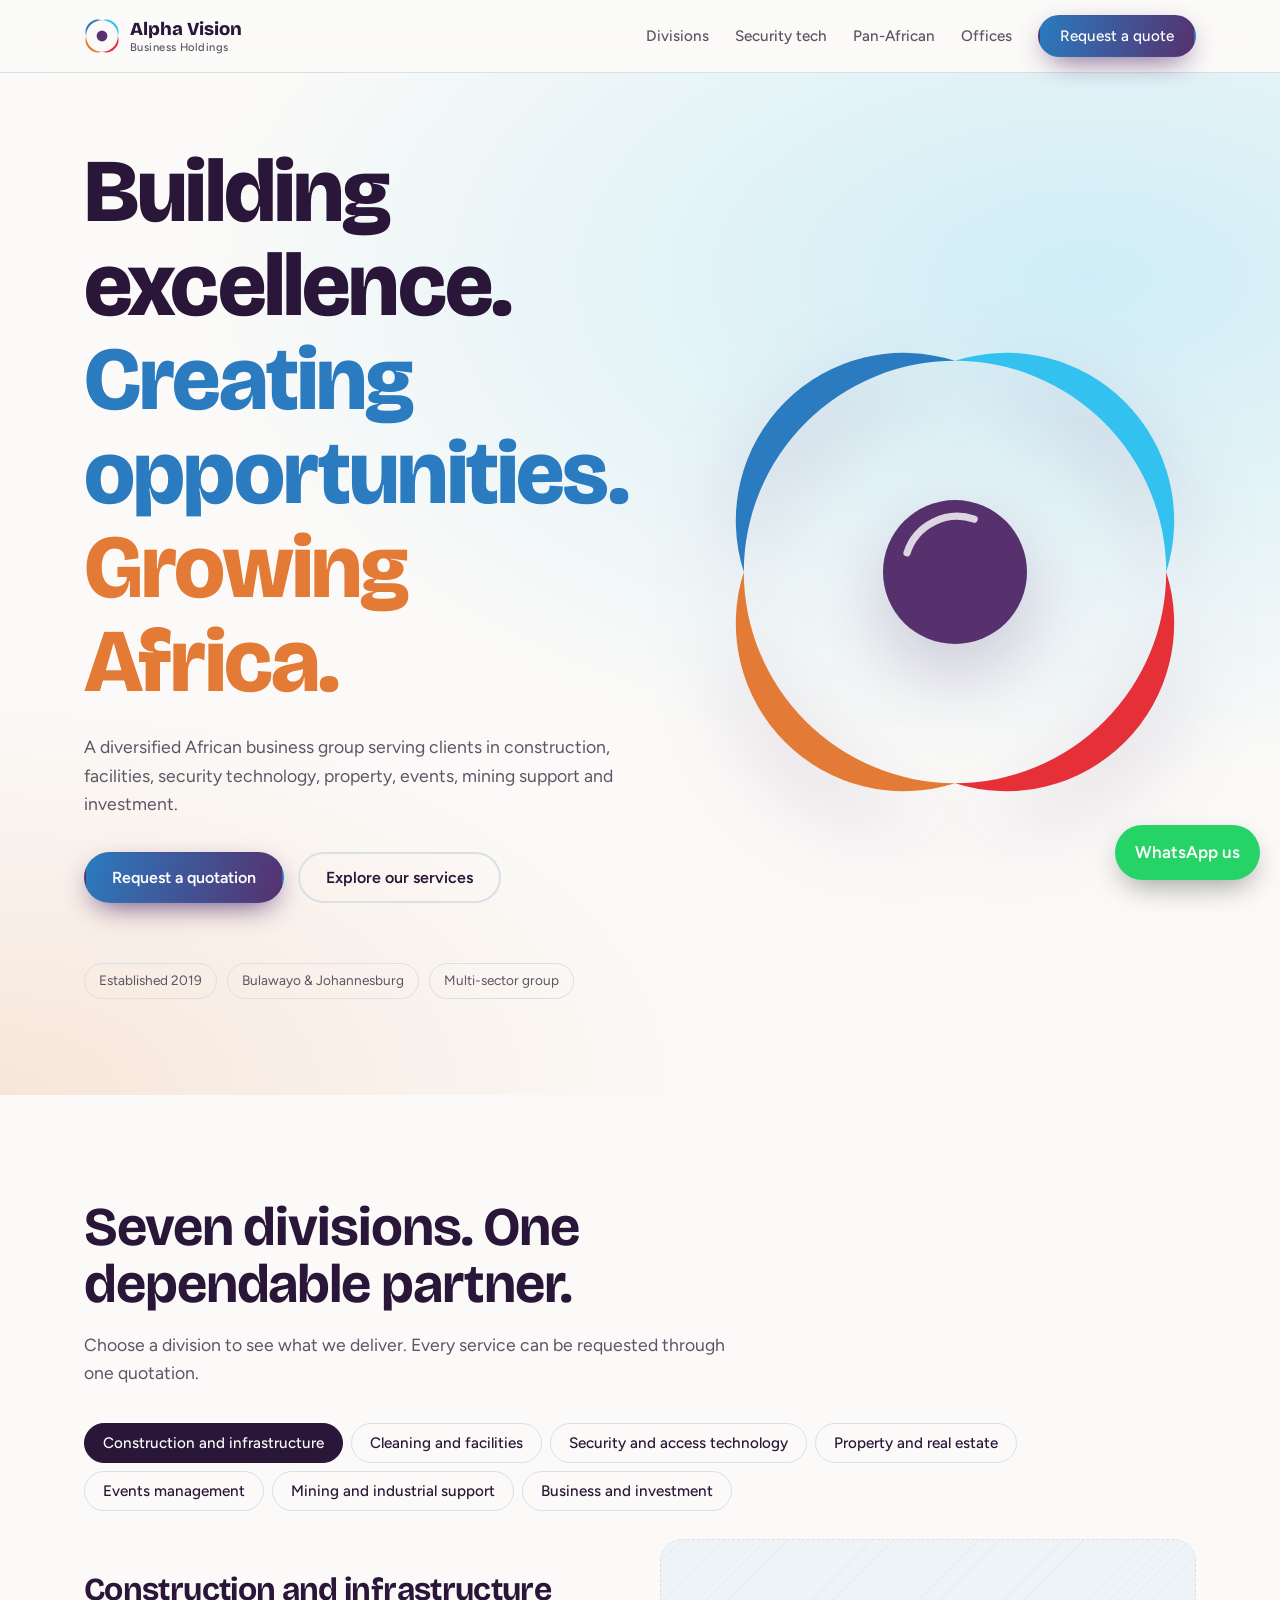
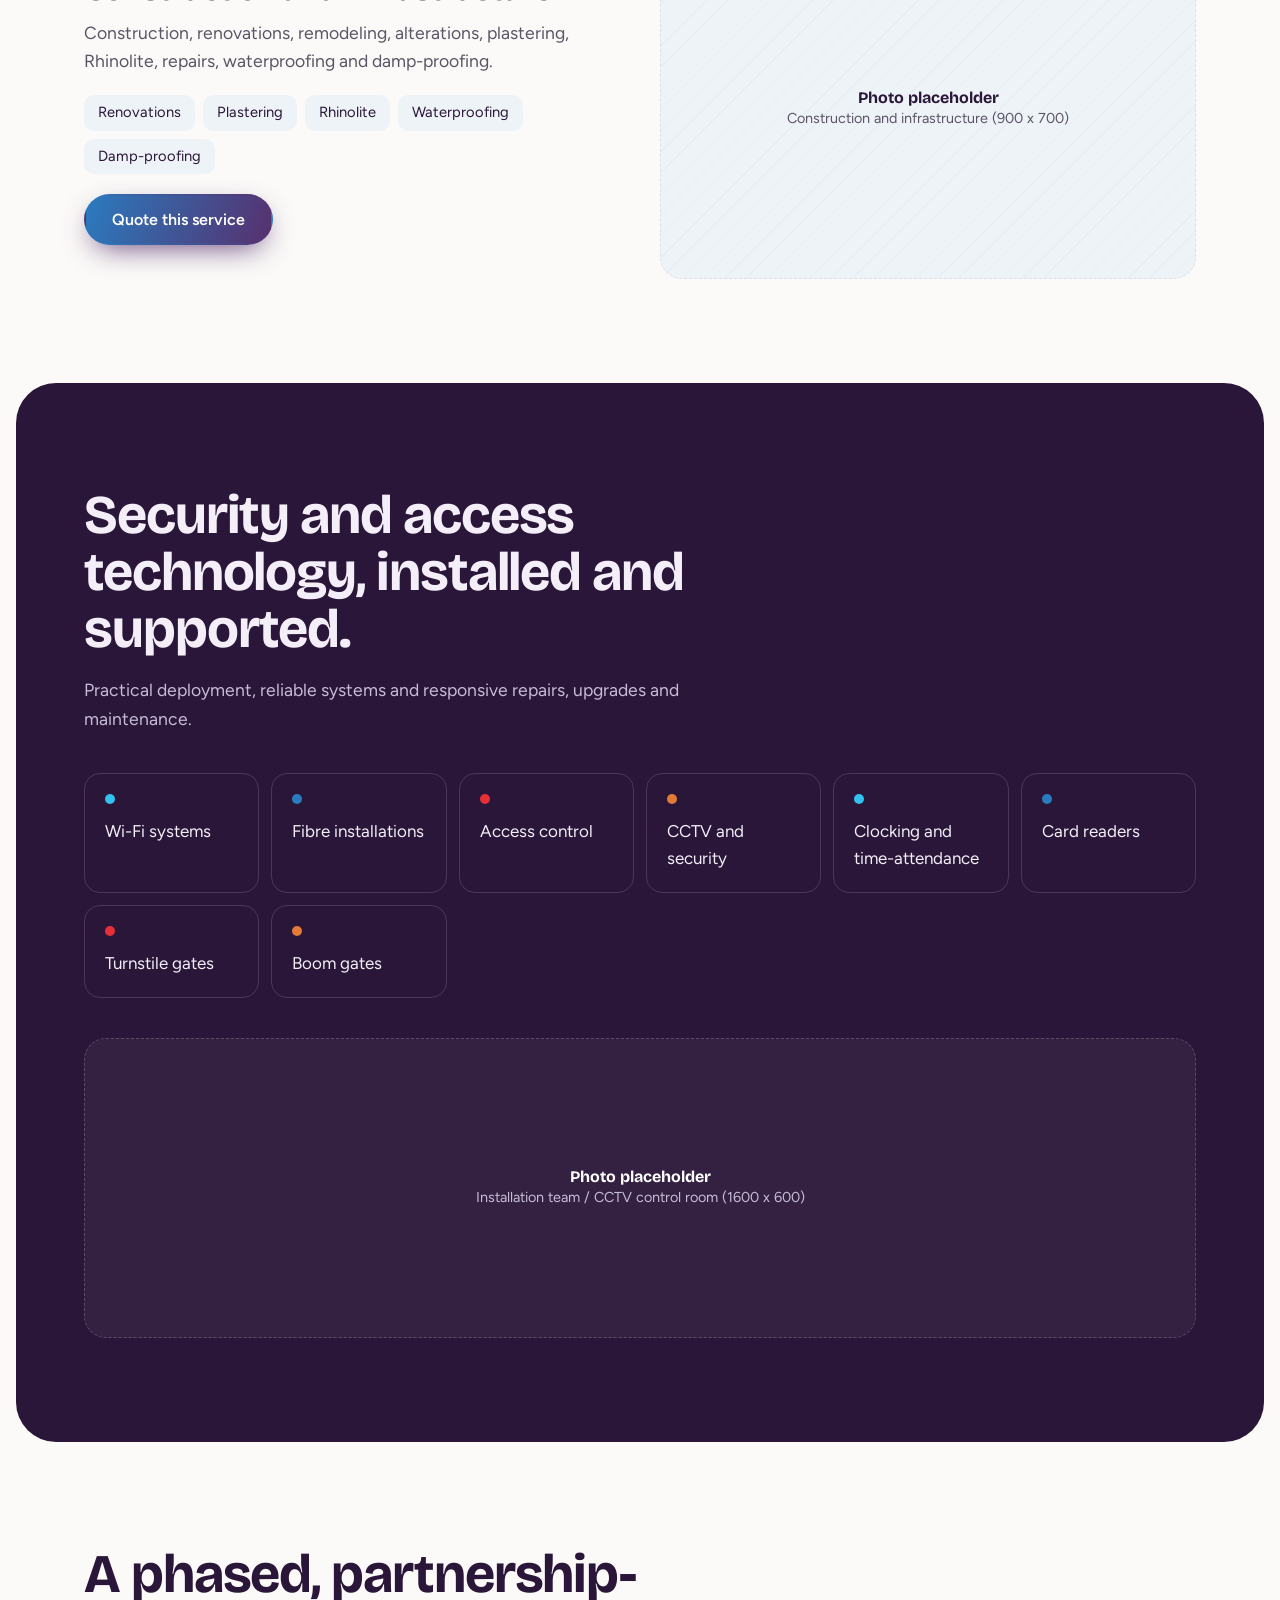
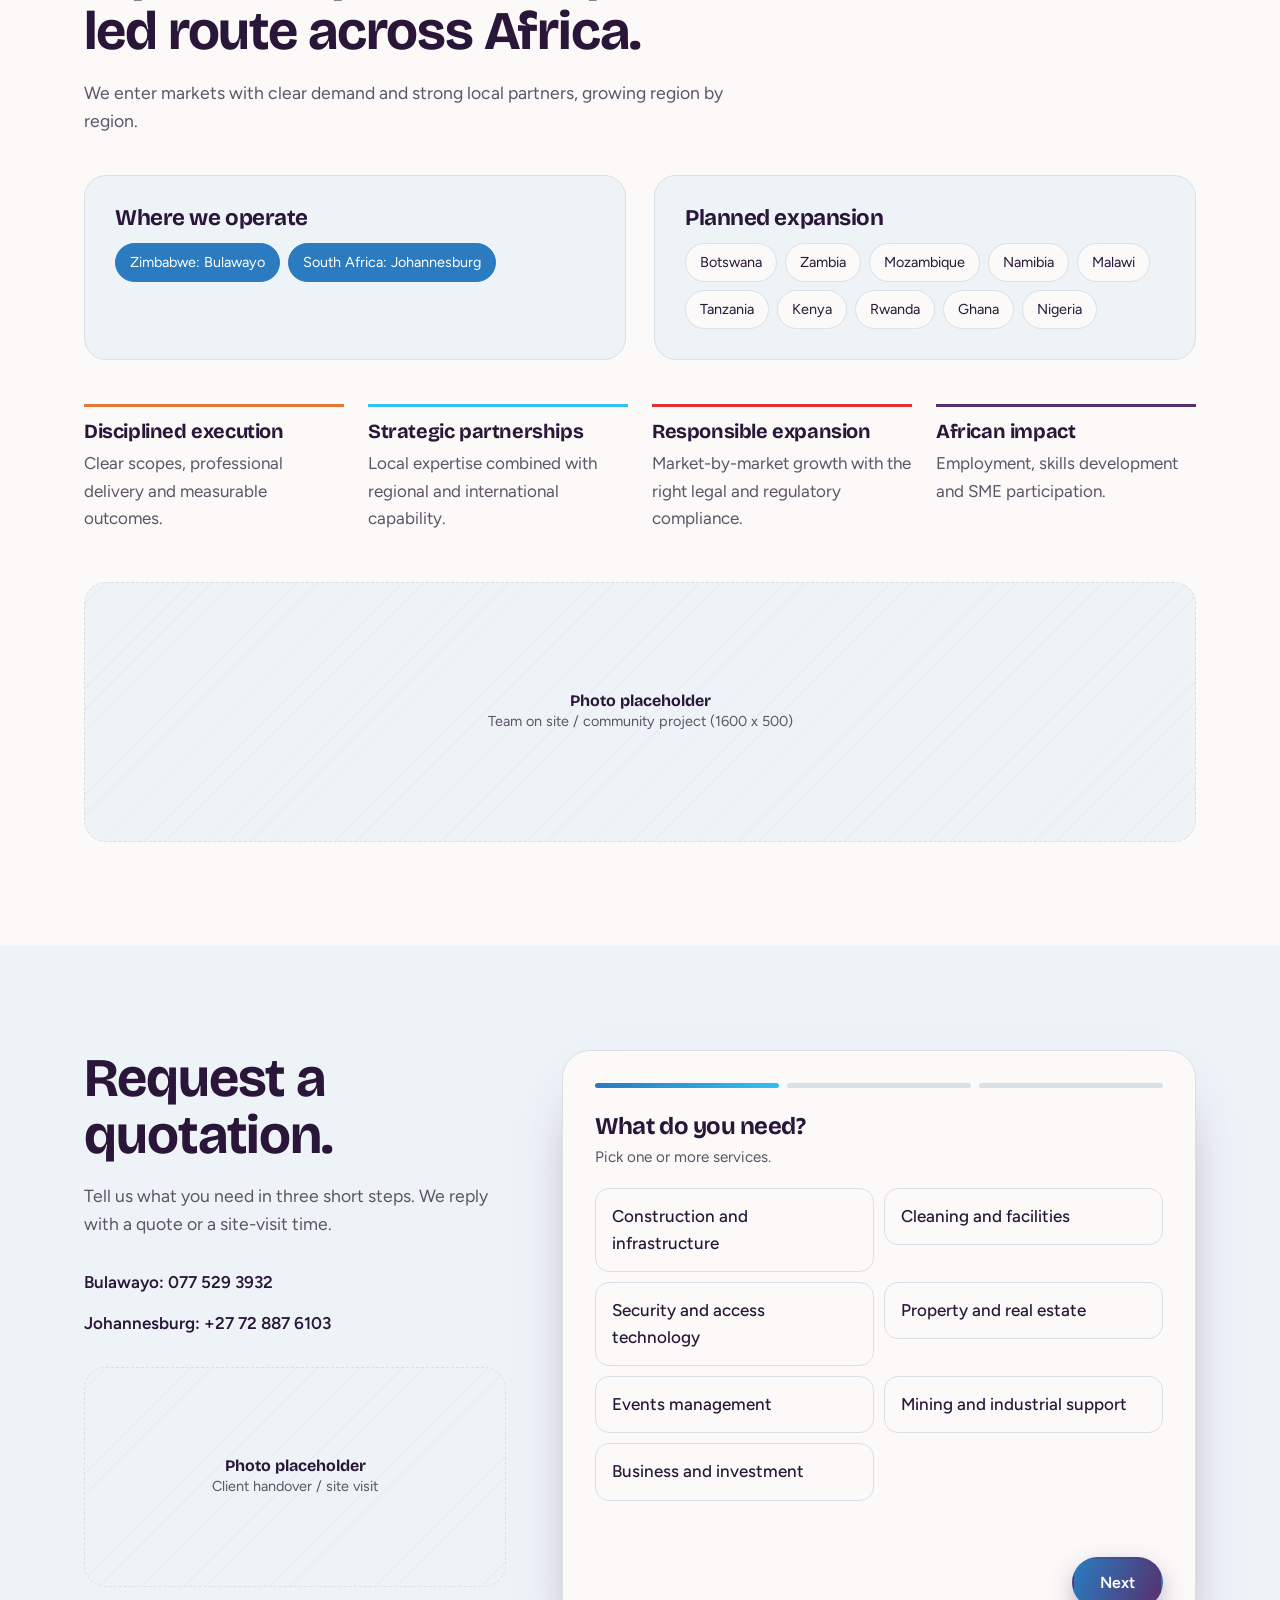
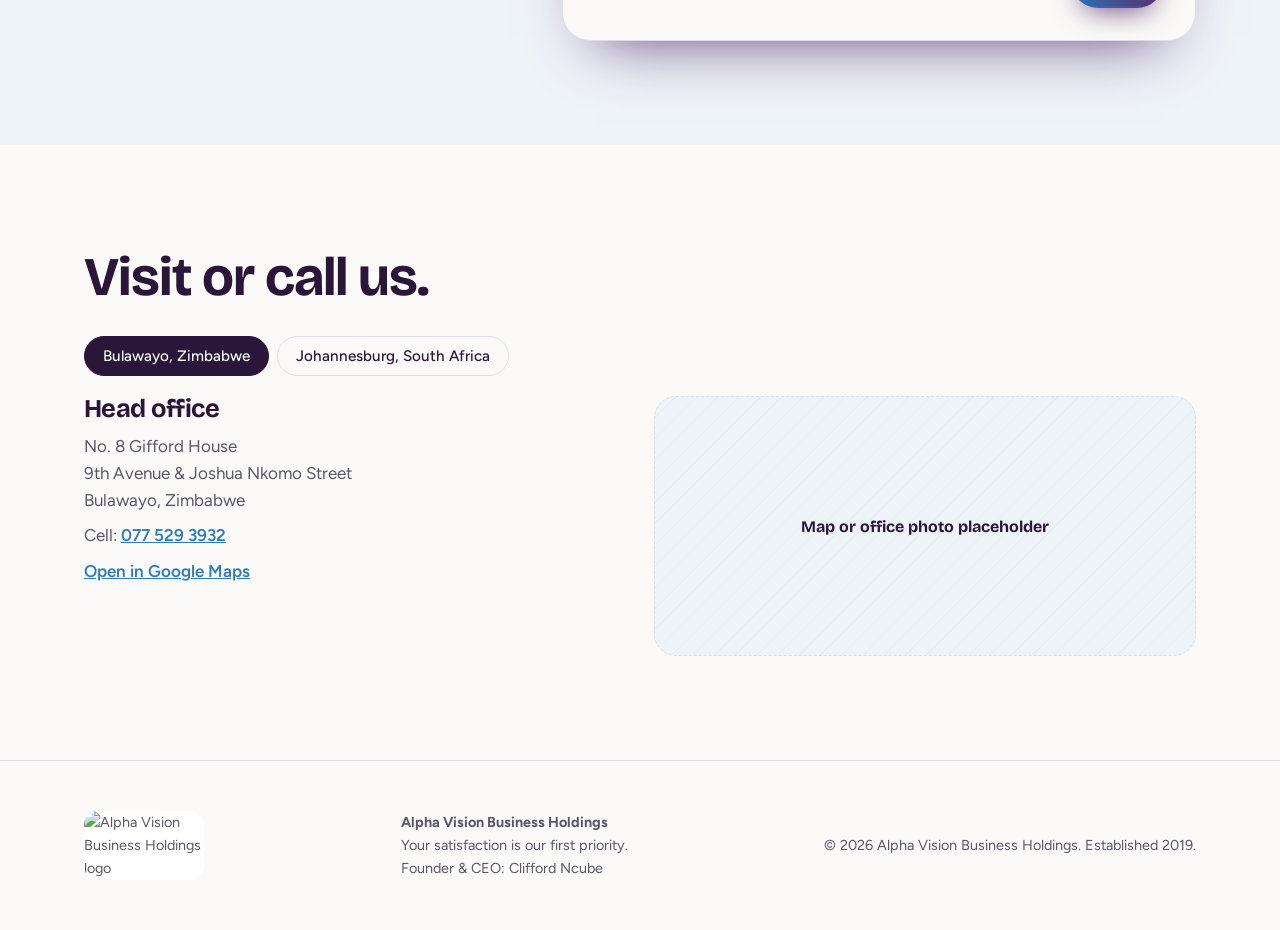
==== index.html @ 2b96c9f3 "Add files via upload" ====
<!DOCTYPE html>
<html lang="en">
<head>
<meta charset="utf-8">
<meta name="viewport" content="width=device-width, initial-scale=1">
<title>Alpha Vision Business Holdings | Building Excellence. Creating Opportunities. Growing Africa.</title>
<meta name="description" content="Alpha Vision Business Holdings: construction, cleaning and facilities, security technology, property, events, mining support and investment. Bulawayo and Johannesburg.">
<link rel="icon" href="assets/logo.png">
<link rel="preconnect" href="https://fonts.googleapis.com"><link rel="preconnect" href="https://fonts.gstatic.com" crossorigin>
<link href="https://fonts.googleapis.com/css2?family=Bricolage+Grotesque:opsz,wght@12..96,500;12..96,700;12..96,800&family=Figtree:wght@400;500;600&display=swap" rel="stylesheet">
<style>
:root{--ink:#2a1638;--plum:#57306e;--blue:#2a7bbf;--sky:#33c1f0;--orange:#e37a35;--red:#e63038;--paper:#fbfaf8;--mist:#eef3f8;--line:#d9e0e8;--muted:#5b5566;--radius:22px}
@media (prefers-color-scheme:dark){:root{--paper:#17101f;--mist:#211730;--line:#3a2b4d;--ink:#f3eef8;--muted:#b9afc8}}
*{box-sizing:border-box;margin:0}
html{scroll-behavior:smooth;scroll-padding-top:84px}
body{font-family:Figtree,system-ui,sans-serif;background:var(--paper);color:var(--ink);line-height:1.6;font-size:17px}
h1,h2,h3{font-family:'Bricolage Grotesque',Figtree,sans-serif;line-height:1.05;letter-spacing:-.02em}
a{color:inherit}
:focus-visible{outline:3px solid var(--sky);outline-offset:3px;border-radius:6px}
.wrap{max-width:1160px;margin:0 auto;padding:0 24px}
section{padding:104px 0}
.lead{color:var(--muted);max-width:60ch;font-size:1.1rem}
h2{font-size:clamp(2rem,4.4vw,3.4rem);margin-bottom:18px;max-width:18ch}
.btn{display:inline-flex;align-items:center;gap:10px;padding:14px 26px;border-radius:999px;font-weight:600;text-decoration:none;border:2px solid transparent;cursor:pointer;font:600 1rem Figtree,sans-serif;transition:transform .2s,box-shadow .2s}
.btn:hover{transform:translateY(-2px)}
.btn.pri{background:linear-gradient(110deg,var(--blue),var(--plum));color:#fff;box-shadow:0 10px 30px -10px var(--plum)}
.btn.ghost{border-color:var(--line);color:var(--ink);background:transparent}
/* progress bar + nav */
#bar{position:fixed;top:0;left:0;height:3px;width:0;background:linear-gradient(90deg,var(--sky),var(--orange),var(--red));z-index:60}
nav{position:sticky;top:0;z-index:50;backdrop-filter:blur(14px);background:color-mix(in srgb,var(--paper) 82%,transparent);border-bottom:1px solid var(--line)}
nav .wrap{display:flex;align-items:center;justify-content:space-between;height:72px}
.brand{display:flex;align-items:center;gap:10px;font:800 1.15rem 'Bricolage Grotesque';text-decoration:none}
.brand svg{width:36px;height:36px}
.brand small{display:block;font:500 .7rem Figtree;color:var(--muted);letter-spacing:.04em}
.links{display:flex;gap:26px;align-items:center}
.links a{text-decoration:none;font-weight:500;font-size:.95rem;color:var(--muted)}
.links a:hover{color:var(--ink)}
.links .btn{padding:10px 20px;color:#fff}
#burger{display:none;background:none;border:0;font-size:1.7rem;color:var(--ink);cursor:pointer}
/* hero */
.hero{padding:72px 0 96px;overflow:hidden;background:radial-gradient(900px 500px at 85% 20%,color-mix(in srgb,var(--sky) 22%,transparent),transparent),radial-gradient(700px 400px at 0% 100%,color-mix(in srgb,var(--orange) 16%,transparent),transparent)}
.hero .wrap{display:grid;grid-template-columns:1.1fr .9fr;gap:40px;align-items:center}
.hero h1{font-size:clamp(2.8rem,7vw,5.6rem);font-weight:800;margin-bottom:24px}
.hero h1 span{display:block}
.hero h1 span:nth-child(2){color:var(--blue)}.hero h1 span:nth-child(3){color:var(--orange)}
.cta{display:flex;gap:14px;flex-wrap:wrap;margin-top:34px}
.iris{width:100%;max-width:480px;justify-self:center;filter:drop-shadow(0 30px 40px rgba(87,48,110,.25))}
.iris .spin{transform-origin:100px 100px;animation:spin 40s linear infinite}
@keyframes spin{to{transform:rotate(360deg)}}
#pupil{transition:transform .15s ease-out}
.ticker{margin-top:60px;display:flex;gap:10px;flex-wrap:wrap}
.ticker span{border:1px solid var(--line);padding:6px 14px;border-radius:999px;font-size:.85rem;color:var(--muted)}
/* placeholders */
.ph{position:relative;display:grid;place-items:center;text-align:center;border-radius:var(--radius);min-height:260px;color:var(--muted);font-size:.9rem;background:repeating-linear-gradient(135deg,var(--mist) 0 14px,color-mix(in srgb,var(--mist) 70%,var(--line)) 14px 15px);border:1.5px dashed var(--line)}
.ph b{display:block;font:700 1rem 'Bricolage Grotesque';color:var(--ink)}
/* divisions */
.tabs{display:flex;gap:8px;flex-wrap:wrap;margin:36px 0 28px}
.tab{padding:10px 18px;border-radius:999px;border:1.5px solid var(--line);background:none;color:var(--ink);cursor:pointer;font:500 .95rem Figtree}
.tab[aria-selected=true]{background:var(--ink);color:var(--paper);border-color:var(--ink)}
.panel{display:none;grid-template-columns:1fr 1fr;gap:40px;align-items:center;animation:in .4s}
.panel.on{display:grid}
@keyframes in{from{opacity:0;transform:translateY(10px)}}
.panel h3{font-size:2rem;margin-bottom:12px}
.panel ul{list-style:none;padding:0;margin:20px 0;display:flex;flex-wrap:wrap;gap:8px}
.panel li{background:var(--mist);padding:6px 14px;border-radius:10px;font-size:.92rem}
.panel .ph{min-height:340px}
/* tech */
.tech{background:var(--ink);color:#f3eef8;border-radius:40px;margin:0 16px}
.tech h2{max-width:20ch}.tech .lead{color:#c7bcd6}
.tgrid{display:grid;grid-template-columns:repeat(auto-fit,minmax(150px,1fr));gap:12px;margin-top:40px}
.tgrid div{padding:20px;border:1px solid #ffffff26;border-radius:16px;transition:background .2s,transform .2s;cursor:default}
.tgrid div:hover{background:#ffffff12;transform:translateY(-4px)}
.tgrid i{display:block;width:10px;height:10px;border-radius:50%;margin-bottom:14px}
/* reach */
.reach{display:grid;grid-template-columns:1fr 1fr;gap:28px;margin-top:40px}
.card{border:1px solid var(--line);border-radius:var(--radius);padding:30px;background:var(--mist)}
.card h3{font-size:1.4rem;margin-bottom:14px}
.chips{display:flex;flex-wrap:wrap;gap:8px}
.chip{padding:7px 14px;border-radius:999px;font-size:.9rem;background:var(--paper);border:1px solid var(--line)}
.chip.live{background:var(--blue);color:#fff;border-color:var(--blue)}
.vals{display:grid;grid-template-columns:repeat(auto-fit,minmax(230px,1fr));gap:24px;margin-top:44px}
.vals p{color:var(--muted)}.vals h3{font-size:1.25rem;margin-bottom:8px;border-top:3px solid var(--orange);padding-top:14px}
.vals div:nth-child(2) h3{border-color:var(--sky)}.vals div:nth-child(3) h3{border-color:var(--red)}.vals div:nth-child(4) h3{border-color:var(--plum)}
/* quote */
.quote{background:var(--mist)}
.qgrid{display:grid;grid-template-columns:.8fr 1.2fr;gap:56px;align-items:start}
form{background:var(--paper);border:1px solid var(--line);border-radius:28px;padding:32px;box-shadow:0 30px 60px -35px var(--plum)}
.steps{display:flex;gap:8px;margin-bottom:26px}
.steps i{flex:1;height:5px;border-radius:5px;background:var(--line);transition:background .3s}
.steps i.on{background:linear-gradient(90deg,var(--blue),var(--sky))}
.step{display:none}.step.on{display:block;animation:in .35s}
.step h3{font-size:1.5rem;margin-bottom:6px}
.opts{display:grid;grid-template-columns:repeat(auto-fit,minmax(190px,1fr));gap:10px;margin:18px 0}
.opt input{position:absolute;opacity:0}
.opt span{display:block;padding:14px 16px;border:1.5px solid var(--line);border-radius:14px;cursor:pointer;font-weight:500;transition:.15s}
.opt input:checked+span{border-color:var(--blue);background:color-mix(in srgb,var(--sky) 16%,transparent);box-shadow:inset 0 0 0 1px var(--blue)}
.opt input:focus-visible+span{outline:3px solid var(--sky)}
label.f{display:block;font-weight:600;font-size:.9rem;margin:14px 0 6px}
input.t,select,textarea{width:100%;padding:13px 14px;border-radius:12px;border:1.5px solid var(--line);background:var(--paper);color:var(--ink);font:inherit}
textarea{min-height:110px;resize:vertical}
.two{display:grid;grid-template-columns:1fr 1fr;gap:14px}
.err{color:var(--red);font-size:.88rem;min-height:1.3em;margin-top:8px}
.nav2{display:flex;justify-content:space-between;gap:10px;margin-top:20px;flex-wrap:wrap}
.done{display:none}.done pre{white-space:pre-wrap;background:var(--mist);padding:16px;border-radius:14px;font:.9rem/1.5 Figtree;margin:16px 0}
.contact{margin-top:30px;display:grid;gap:14px}
.contact a{text-decoration:none;font-weight:600}
/* offices */
.otabs{display:flex;gap:8px;margin:30px 0 20px}
.office{display:none}.office.on{display:grid;grid-template-columns:1fr 1fr;gap:28px;animation:in .4s}
.office h3{font-size:1.6rem;margin-bottom:10px}
.office p{margin-bottom:8px;color:var(--muted)}.office a{color:var(--blue);font-weight:600}
footer{padding:50px 0;border-top:1px solid var(--line);font-size:.9rem;color:var(--muted)}
footer .wrap{display:flex;justify-content:space-between;gap:30px;flex-wrap:wrap;align-items:center}
footer img{width:120px;border-radius:14px;background:#fff}
#wa{position:fixed;right:20px;bottom:20px;z-index:55;background:#25d366;color:#fff;border-radius:999px;padding:14px 20px;text-decoration:none;font-weight:600;box-shadow:0 12px 30px -8px rgba(0,0,0,.4)}
@media(max-width:860px){
section{padding:72px 0}
.hero .wrap,.panel.on,.reach,.qgrid,.office.on{grid-template-columns:1fr}
.hero .iris{max-width:300px;order:-1}
.links{display:none;position:absolute;top:72px;left:0;right:0;background:var(--paper);flex-direction:column;padding:24px;border-bottom:1px solid var(--line)}
.links.open{display:flex}#burger{display:block}.two{grid-template-columns:1fr}.tech{margin:0;border-radius:0}
}
@media(prefers-reduced-motion:reduce){*{animation:none!important;transition:none!important}html{scroll-behavior:auto}}
</style>
</head>
<body>
<div id="bar"></div>
<svg width="0" height="0" style="position:absolute"><defs><path id="cr" d="M100 12A88 88 0 0 1 188 100A70 70 0 0 0 100 12Z"/></defs></svg>

<nav><div class="wrap">
<a class="brand" href="#top" aria-label="Alpha Vision home"><svg viewBox="0 0 200 200" aria-hidden="true"><use href="#cr" fill="#33c1f0"/><use href="#cr" fill="#e63038" transform="rotate(90 100 100)"/><use href="#cr" fill="#e37a35" transform="rotate(180 100 100)"/><use href="#cr" fill="#2a7bbf" transform="rotate(270 100 100)"/><circle cx="100" cy="100" r="30" fill="#57306e"/></svg><span>Alpha Vision<small>Business Holdings</small></span></a>
<button id="burger" aria-label="Menu" aria-expanded="false">&#9776;</button>
<div class="links" id="links"><a href="#divisions">Divisions</a><a href="#technology">Security tech</a><a href="#africa">Pan-African</a><a href="#offices">Offices</a><a class="btn pri" href="#quote">Request a quote</a></div>
</div></nav>

<header class="hero" id="top"><div class="wrap">
<div>
<h1><span>Building excellence.</span><span>Creating opportunities.</span><span>Growing Africa.</span></h1>
<p class="lead">A diversified African business group serving clients in construction, facilities, security technology, property, events, mining support and investment.</p>
<div class="cta"><a class="btn pri" href="#quote">Request a quotation</a><a class="btn ghost" href="#divisions">Explore our services</a></div>
<div class="ticker"><span>Established 2019</span><span>Bulawayo &amp; Johannesburg</span><span>Multi-sector group</span></div>
</div>
<svg class="iris" viewBox="0 0 200 200" role="img" aria-label="Alpha Vision iris emblem">
<g class="spin"><use href="#cr" fill="#33c1f0"/><use href="#cr" fill="#e63038" transform="rotate(90 100 100)"/><use href="#cr" fill="#e37a35" transform="rotate(180 100 100)"/><use href="#cr" fill="#2a7bbf" transform="rotate(270 100 100)"/></g>
<g id="pupil"><circle cx="100" cy="100" r="30" fill="#57306e"/><path d="M80 92A22 22 0 0 1 108 78" stroke="#fff" stroke-width="3" fill="none" stroke-linecap="round" opacity=".8"/></g>
</svg>
</div></header>

<section id="divisions"><div class="wrap">
<h2>Seven divisions. One dependable partner.</h2>
<p class="lead">Choose a division to see what we deliver. Every service can be requested through one quotation.</p>
<div class="tabs" role="tablist" id="tabs"></div>
<div id="panels"></div>
</div></section>

<section class="tech" id="technology"><div class="wrap">
<h2>Security and access technology, installed and supported.</h2>
<p class="lead">Practical deployment, reliable systems and responsive repairs, upgrades and maintenance.</p>
<div class="tgrid">
<div><i style="background:#33c1f0"></i>Wi-Fi systems</div><div><i style="background:#2a7bbf"></i>Fibre installations</div><div><i style="background:#e63038"></i>Access control</div><div><i style="background:#e37a35"></i>CCTV and security</div><div><i style="background:#33c1f0"></i>Clocking and time-attendance</div><div><i style="background:#2a7bbf"></i>Card readers</div><div><i style="background:#e63038"></i>Turnstile gates</div><div><i style="background:#e37a35"></i>Boom gates</div>
</div>
<div class="ph" style="margin-top:40px;min-height:300px;background:#ffffff0d;border-color:#ffffff30;color:#c7bcd6"><div><b style="color:#fff">Photo placeholder</b>Installation team / CCTV control room (1600 x 600)</div></div>
</div></section>

<section id="africa"><div class="wrap">
<h2>A phased, partnership-led route across Africa.</h2>
<p class="lead">We enter markets with clear demand and strong local partners, growing region by region.</p>
<div class="reach">
<div class="card"><h3>Where we operate</h3><div class="chips"><span class="chip live">Zimbabwe: Bulawayo</span><span class="chip live">South Africa: Johannesburg</span></div></div>
<div class="card"><h3>Planned expansion</h3><div class="chips"><span class="chip">Botswana</span><span class="chip">Zambia</span><span class="chip">Mozambique</span><span class="chip">Namibia</span><span class="chip">Malawi</span><span class="chip">Tanzania</span><span class="chip">Kenya</span><span class="chip">Rwanda</span><span class="chip">Ghana</span><span class="chip">Nigeria</span></div></div>
</div>
<div class="vals">
<div><h3>Disciplined execution</h3><p>Clear scopes, professional delivery and measurable outcomes.</p></div>
<div><h3>Strategic partnerships</h3><p>Local expertise combined with regional and international capability.</p></div>
<div><h3>Responsible expansion</h3><p>Market-by-market growth with the right legal and regulatory compliance.</p></div>
<div><h3>African impact</h3><p>Employment, skills development and SME participation.</p></div>
</div>
<div class="ph" style="margin-top:50px"><div><b>Photo placeholder</b>Team on site / community project (1600 x 500)</div></div>
</div></section>

<section class="quote" id="quote"><div class="wrap qgrid">
<div>
<h2>Request a quotation.</h2>
<p class="lead">Tell us what you need in three short steps. We reply with a quote or a site-visit time.</p>
<div class="contact">
<a href="tel:+263775293932">Bulawayo: 077 529 3932</a>
<a href="tel:+27728876103">Johannesburg: +27 72 887 6103</a>
</div>
<div class="ph" style="margin-top:30px;min-height:220px"><div><b>Photo placeholder</b>Client handover / site visit</div></div>
</div>
<form id="qf" novalidate>
<div class="steps" aria-hidden="true"><i class="on"></i><i></i><i></i></div>
<div class="step on" data-s="0"><h3>What do you need?</h3><p class="lead" style="font-size:.95rem">Pick one or more services.</p><div class="opts" id="svc"></div><div class="err" id="e0" role="alert"></div><div class="nav2"><span></span><button type="button" class="btn pri" data-next>Next</button></div></div>
<div class="step" data-s="1"><h3>About the project</h3>
<div class="two"><div><label class="f" for="loc">Project location</label><input class="t" id="loc" placeholder="City, country"></div><div><label class="f" for="when">Timeline</label><select id="when"><option>As soon as possible</option><option>Within 1 month</option><option>1 to 3 months</option><option>Planning ahead</option></select></div></div>
<label class="f" for="det">Project details</label><textarea id="det" placeholder="Size, current situation, anything we should know"></textarea>
<div class="err" id="e1" role="alert"></div><div class="nav2"><button type="button" class="btn ghost" data-back>Back</button><button type="button" class="btn pri" data-next>Next</button></div></div>
<div class="step" data-s="2"><h3>Your details</h3>
<div class="two"><div><label class="f" for="nm">Full name</label><input class="t" id="nm" autocomplete="name"></div><div><label class="f" for="co">Company (optional)</label><input class="t" id="co" autocomplete="organization"></div></div>
<div class="two"><div><label class="f" for="ph">Phone or WhatsApp</label><input class="t" id="ph" type="tel" autocomplete="tel"></div><div><label class="f" for="em">Email</label><input class="t" id="em" type="email" autocomplete="email"></div></div>
<label class="f" for="of">Send to</label><select id="of"><option value="bul">Bulawayo office</option><option value="jhb">Johannesburg office</option></select>
<div class="err" id="e2" role="alert"></div><div class="nav2"><button type="button" class="btn ghost" data-back>Back</button><button type="submit" class="btn pri">Prepare my request</button></div></div>
<div class="done" id="done"><h3>Your request is ready.</h3><p class="lead" style="font-size:.95rem">Send it to our team by WhatsApp or email.</p><pre id="sum"></pre>
<div class="nav2"><a class="btn pri" id="sendwa" target="_blank" rel="noopener">Send on WhatsApp</a><a class="btn ghost" id="sendem">Send by email</a><button type="button" class="btn ghost" id="copy">Copy text</button></div></div>
</form>
</div></section>

<section id="offices"><div class="wrap">
<h2>Visit or call us.</h2>
<div class="otabs" id="otabs"><button class="tab" aria-selected="true" data-o="0">Bulawayo, Zimbabwe</button><button class="tab" aria-selected="false" data-o="1">Johannesburg, South Africa</button></div>
<div class="office on"><div><h3>Head office</h3><p>No. 8 Gifford House<br>9th Avenue &amp; Joshua Nkomo Street<br>Bulawayo, Zimbabwe</p><p>Cell: <a href="tel:+263775293932">077 529 3932</a></p><p><a target="_blank" rel="noopener" href="https://www.google.com/maps/search/?api=1&query=Gifford+House+9th+Avenue+Joshua+Nkomo+Street+Bulawayo">Open in Google Maps</a></p></div><div class="ph"><div><b>Map or office photo placeholder</b></div></div></div>
<div class="office"><div><h3>Rosebank office</h3><p>Craddock Square<br>169 Oxford Rd, Rosebank<br>Johannesburg, 2196</p><p>Phone: <a href="tel:+27728876103">+27 72 887 6103</a></p><p><a target="_blank" rel="noopener" href="https://www.google.com/maps/search/?api=1&query=Craddock+Square+169+Oxford+Rd+Rosebank+Johannesburg">Open in Google Maps</a></p></div><div class="ph"><div><b>Map or office photo placeholder</b></div></div></div>
</div></section>

<footer><div class="wrap">
<img src="assets/logo.png" alt="Alpha Vision Business Holdings logo">
<div><strong>Alpha Vision Business Holdings</strong><br>Your satisfaction is our first priority.<br>Founder &amp; CEO: Clifford Ncube</div>
<div>&copy; <span id="yr"></span> Alpha Vision Business Holdings. Established 2019.</div>
</div></footer>
<a id="wa" href="https://wa.me/263775293932" target="_blank" rel="noopener">WhatsApp us</a>

<script>
// ---- EDIT THESE ----
const CFG={email:"info@yourdomain.com",bul:"263775293932",jhb:"27728876103"};
const DIV=[
["Construction and infrastructure","Construction, renovations, remodeling, alterations, plastering, Rhinolite, repairs, waterproofing and damp-proofing.",["Renovations","Plastering","Rhinolite","Waterproofing","Damp-proofing"]],
["Cleaning and facilities","Commercial and domestic cleaning, deep cleaning, carpet, couch and mattress cleaning, plus facilities support.",["Commercial","Domestic","Deep cleaning","Carpets and couches","Mattresses"]],
["Security and access technology","Wi-Fi and fibre, access control, CCTV, clocking systems, card readers, turnstiles and boom gates.",["CCTV","Access control","Fibre","Turnstiles","Boom gates"]],
["Property and real estate","Acquisition, sales, rentals, property management, maintenance and investment-oriented services.",["Sales","Rentals","Management","Maintenance"]],
["Events management","Planning, coordination, staffing and operational support for corporate, private and institutional events.",["Corporate","Private","Institutional","Staffing"]],
["Mining and industrial support","Mining support services, equipment and accessories, industrial supply and strategic partnerships.",["Support services","Equipment","Industrial supply"]],
["Business and investment","A platform for strategic partnerships, investment opportunities and procurement relationships.",["Partnerships","Investment","Procurement"]]];
const $=s=>document.querySelector(s),$$=s=>[...document.querySelectorAll(s)];
$("#yr").textContent=new Date().getFullYear();
// progress bar, mobile menu
addEventListener("scroll",()=>{$("#bar").style.width=scrollY/(document.body.scrollHeight-innerHeight)*100+"%"},{passive:true});
$("#burger").onclick=e=>{const o=$("#links").classList.toggle("open");e.target.setAttribute("aria-expanded",o)};
$$("#links a").forEach(a=>a.onclick=()=>$("#links").classList.remove("open"));
// iris follows pointer
const pu=$("#pupil");
addEventListener("pointermove",e=>{const r=$(".iris").getBoundingClientRect(),dx=(e.clientX-(r.left+r.width/2))/innerWidth,dy=(e.clientY-(r.top+r.height/2))/innerHeight;pu.style.transform=`translate(${dx*34}px,${dy*34}px)`});
// divisions
DIV.forEach((d,i)=>{
 $("#tabs").insertAdjacentHTML("beforeend",`<button class="tab" role="tab" aria-selected="${!i}" data-i="${i}">${d[0]}</button>`);
 $("#panels").insertAdjacentHTML("beforeend",`<div class="panel${i?"":" on"}" role="tabpanel"><div><h3>${d[0]}</h3><p class="lead">${d[1]}</p><ul>${d[2].map(x=>`<li>${x}</li>`).join("")}</ul><a class="btn pri" href="#quote" data-pick="${i}">Quote this service</a></div><div class="ph"><div><b>Photo placeholder</b>${d[0]} (900 x 700)</div></div></div>`);
 $("#svc").insertAdjacentHTML("beforeend",`<label class="opt"><input type="checkbox" value="${d[0]}"><span>${d[0]}</span></label>`);
});
$$("#tabs .tab").forEach(t=>t.onclick=()=>{$$("#tabs .tab").forEach(x=>x.setAttribute("aria-selected",x===t));$$(".panel").forEach((p,i)=>p.classList.toggle("on",i==t.dataset.i))});
$$("[data-pick]").forEach(b=>b.addEventListener("click",()=>{$$("#svc input")[b.dataset.pick].checked=true}));
// offices
$$("#otabs .tab").forEach(t=>t.onclick=()=>{$$("#otabs .tab").forEach(x=>x.setAttribute("aria-selected",x===t));$$(".office").forEach((p,i)=>p.classList.toggle("on",i==t.dataset.o))});
// quote wizard
let step=0;const steps=$$(".step"),bars=$$(".steps i");
function go(n){step=n;steps.forEach((s,i)=>s.classList.toggle("on",i==n));bars.forEach((b,i)=>b.classList.toggle("on",i<=n))}
$$("[data-back]").forEach(b=>b.onclick=()=>go(step-1));
$$("[data-next]").forEach(b=>b.onclick=()=>{
 if(step==0&&!$$("#svc input:checked").length){$("#e0").textContent="Select at least one service.";return}
 if(step==1&&!$("#det").value.trim()){$("#e1").textContent="Add a few details so we can quote accurately.";$("#det").focus();return}
 $("#e0").textContent=$("#e1").textContent="";go(step+1)});
$("#qf").addEventListener("submit",e=>{
 e.preventDefault();const em=$("#em").value.trim(),ph=$("#ph").value.trim();
 if(!$("#nm").value.trim()||(!ph&&!em)){$("#e2").textContent="Enter your name and a phone number or email.";return}
 if(em&&!/^\S+@\S+\.\S+$/.test(em)){$("#e2").textContent="That email address looks incomplete.";return}
 const svc=$$("#svc input:checked").map(x=>x.value).join(", ");
 const msg=`Quotation request\nServices: ${svc}\nLocation: ${$("#loc").value||"Not given"}\nTimeline: ${$("#when").value}\nDetails: ${$("#det").value}\n\nName: ${$("#nm").value}\nCompany: ${$("#co").value||"-"}\nPhone: ${ph||"-"}\nEmail: ${em||"-"}`;
 $("#sum").textContent=msg;
 $("#sendwa").href=`https://wa.me/${CFG[$("#of").value]}?text=${encodeURIComponent(msg)}`;
 $("#sendem").href=`mailto:${CFG.email}?subject=${encodeURIComponent("Quotation request: "+svc)}&body=${encodeURIComponent(msg)}`;
 steps.forEach(s=>s.classList.remove("on"));bars.forEach(b=>b.classList.add("on"));$("#done").style.display="block"});
$("#copy").onclick=async e=>{try{await navigator.clipboard.writeText($("#sum").textContent);e.target.textContent="Copied"}catch{e.target.textContent="Select and copy manually"}};
</script>
</body>
</html>
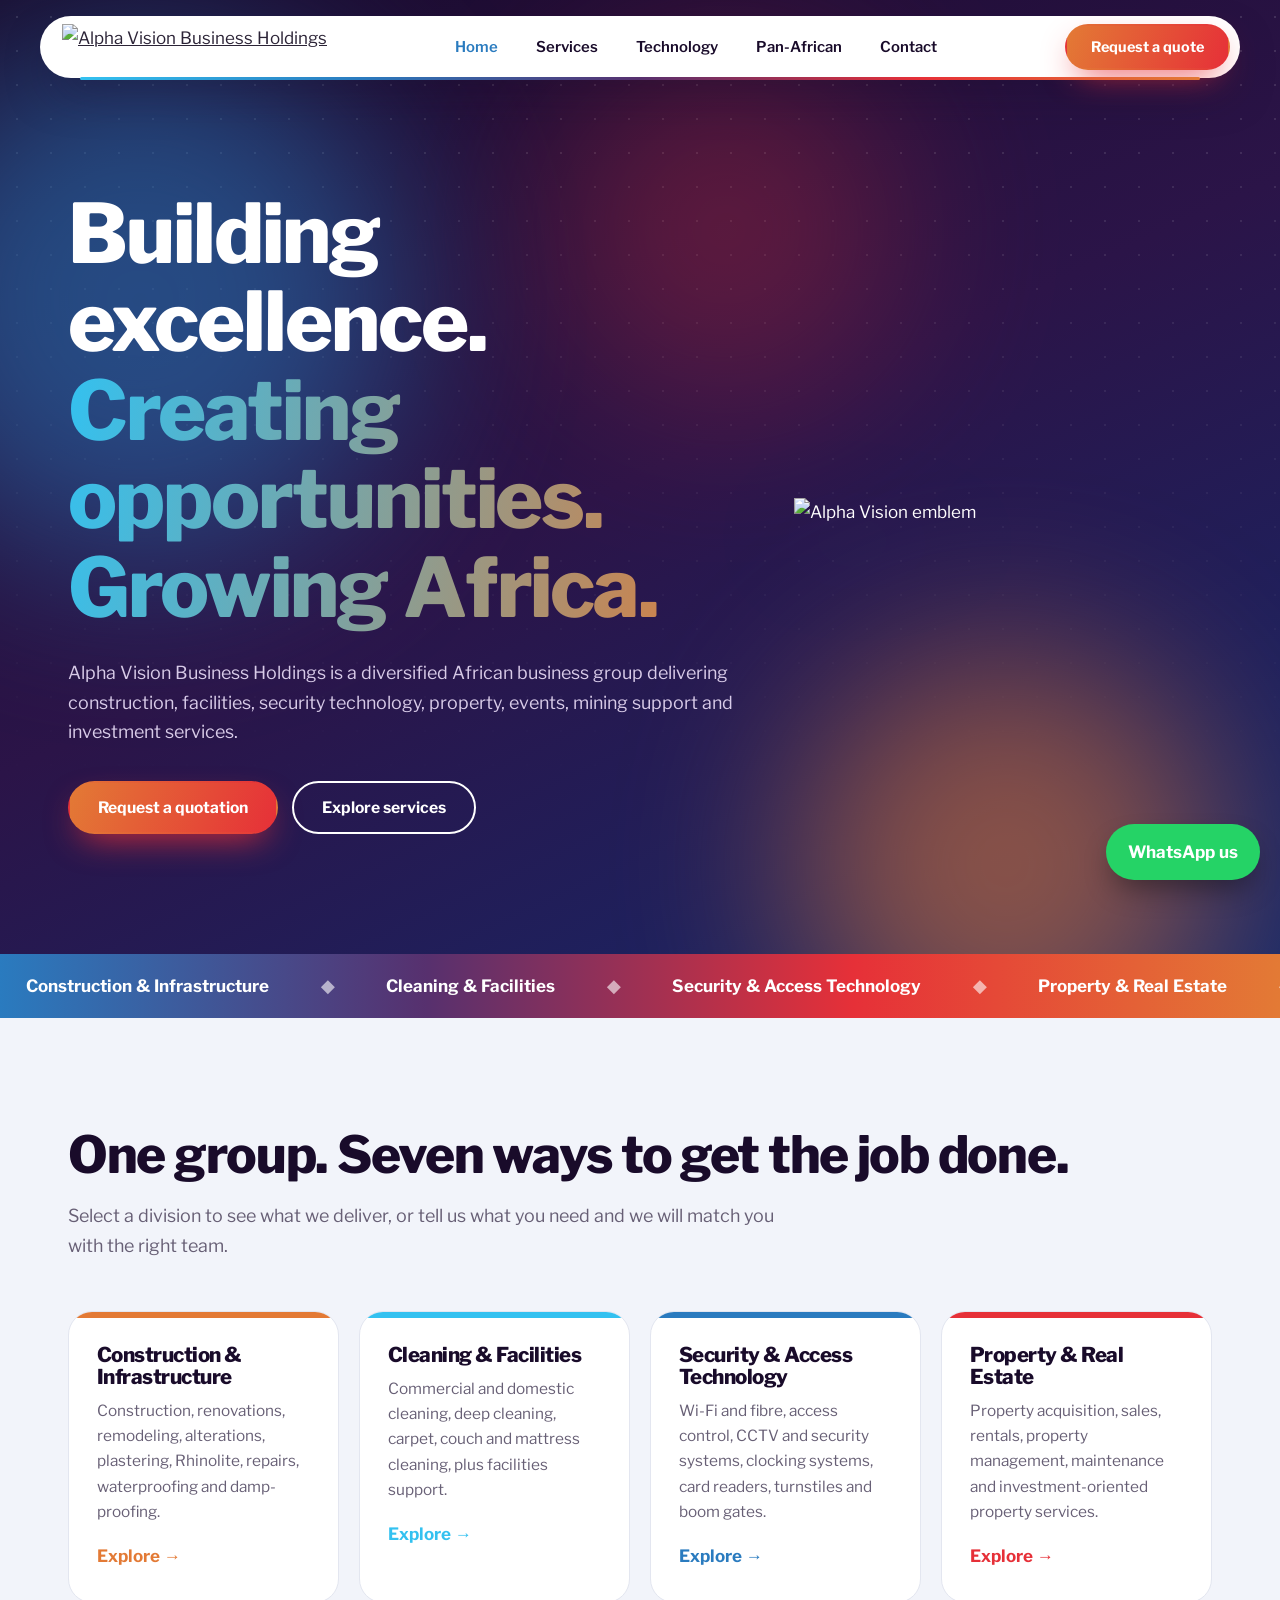
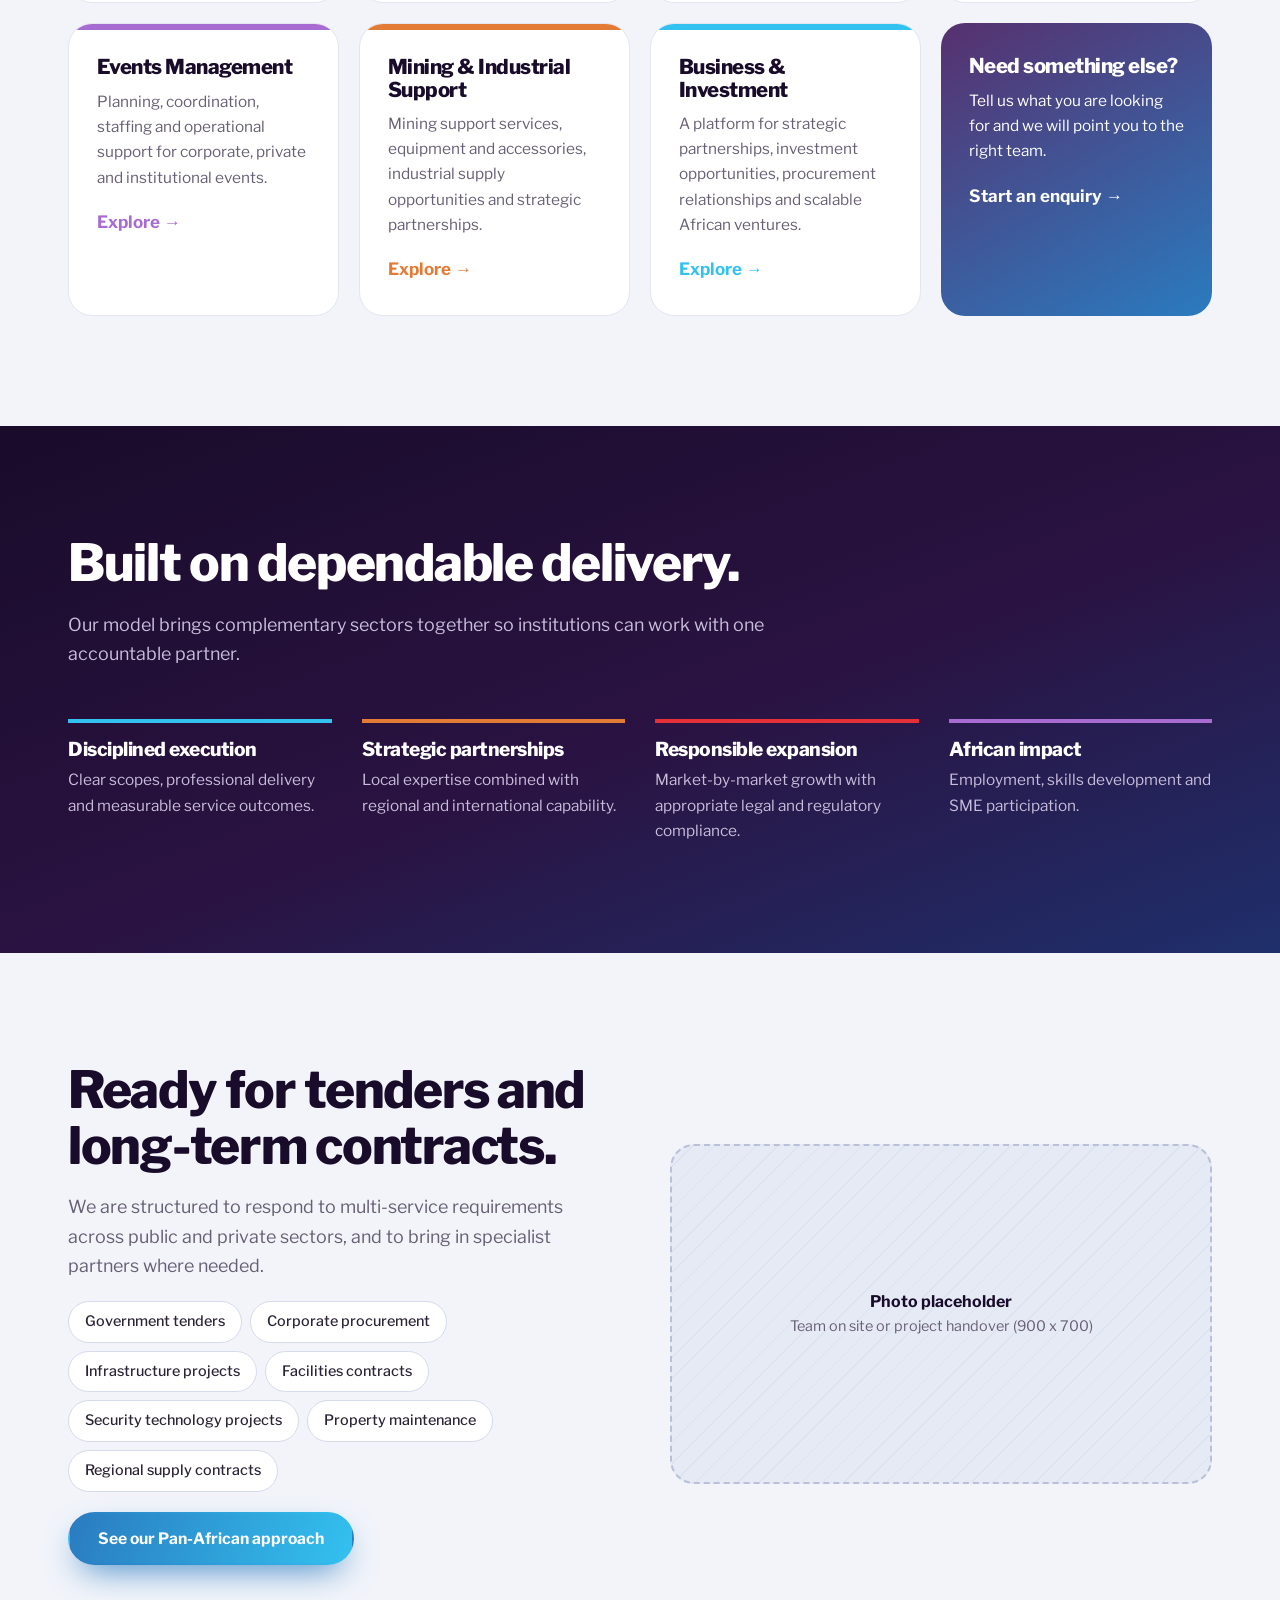
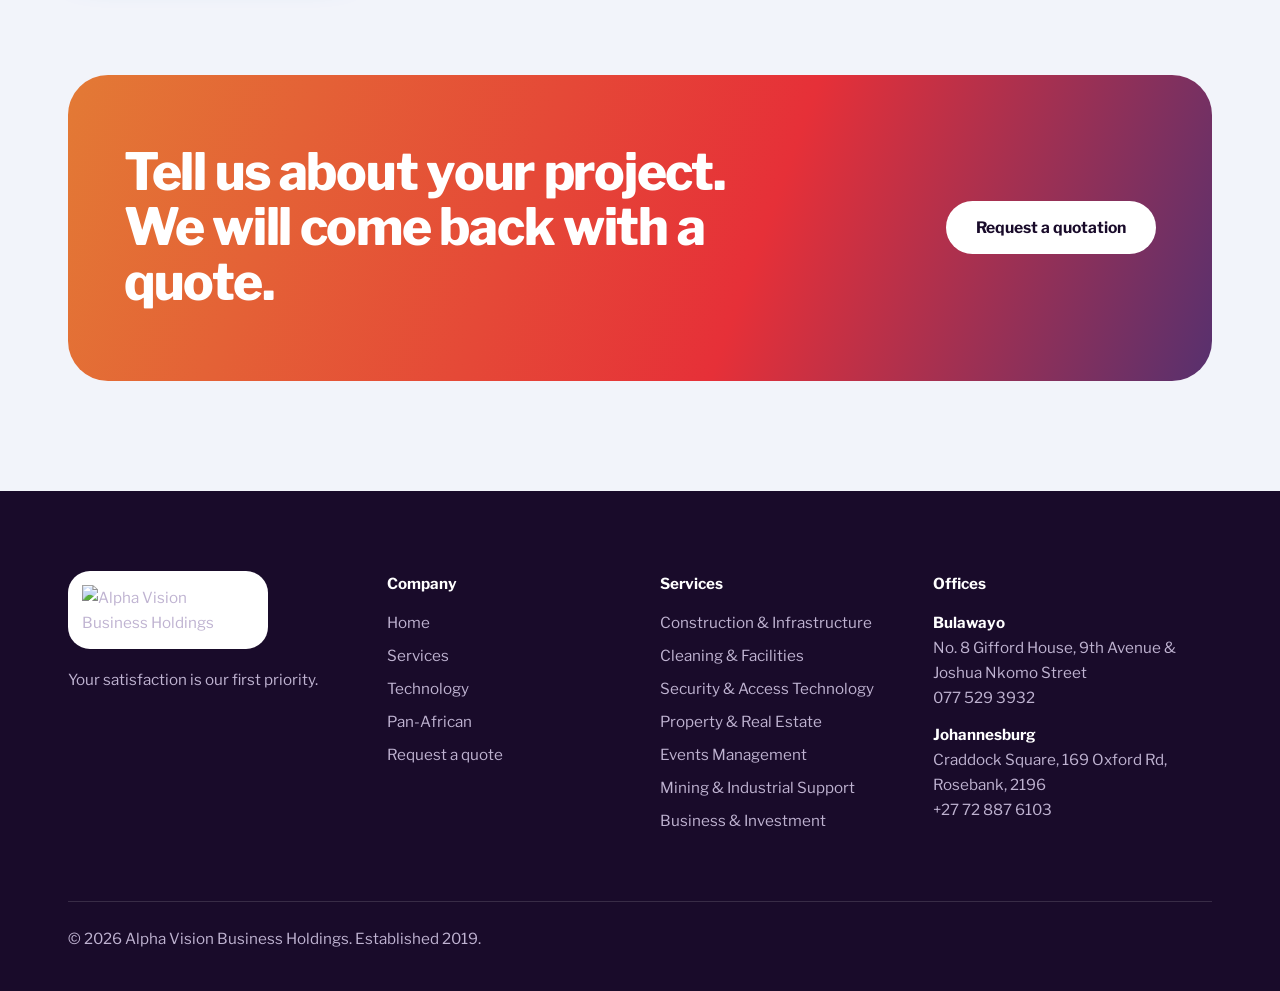
==== commit dd74509f: "Add files via upload" ====
--- a/index.html
+++ b/index.html
@@ -1,273 +1,19 @@
-<!DOCTYPE html>
-<html lang="en">
-<head>
-<meta charset="utf-8">
-<meta name="viewport" content="width=device-width, initial-scale=1">
-<title>Alpha Vision Business Holdings | Building Excellence. Creating Opportunities. Growing Africa.</title>
-<meta name="description" content="Alpha Vision Business Holdings: construction, cleaning and facilities, security technology, property, events, mining support and investment. Bulawayo and Johannesburg.">
-<link rel="icon" href="assets/logo.png">
+<!DOCTYPE html><html lang="en"><head><meta charset="utf-8"><meta name="viewport" content="width=device-width, initial-scale=1">
+<title>Building Excellence. Creating Opportunities. Growing Africa. | Alpha Vision Business Holdings</title><meta name="description" content="Construction, cleaning and facilities, security technology, property, events, mining support and investment across Africa."><link rel="icon" href="assets/emblem.png">
 <link rel="preconnect" href="https://fonts.googleapis.com"><link rel="preconnect" href="https://fonts.gstatic.com" crossorigin>
-<link href="https://fonts.googleapis.com/css2?family=Bricolage+Grotesque:opsz,wght@12..96,500;12..96,700;12..96,800&family=Figtree:wght@400;500;600&display=swap" rel="stylesheet">
-<style>
-:root{--ink:#2a1638;--plum:#57306e;--blue:#2a7bbf;--sky:#33c1f0;--orange:#e37a35;--red:#e63038;--paper:#fbfaf8;--mist:#eef3f8;--line:#d9e0e8;--muted:#5b5566;--radius:22px}
-@media (prefers-color-scheme:dark){:root{--paper:#17101f;--mist:#211730;--line:#3a2b4d;--ink:#f3eef8;--muted:#b9afc8}}
-*{box-sizing:border-box;margin:0}
-html{scroll-behavior:smooth;scroll-padding-top:84px}
-body{font-family:Figtree,system-ui,sans-serif;background:var(--paper);color:var(--ink);line-height:1.6;font-size:17px}
-h1,h2,h3{font-family:'Bricolage Grotesque',Figtree,sans-serif;line-height:1.05;letter-spacing:-.02em}
-a{color:inherit}
-:focus-visible{outline:3px solid var(--sky);outline-offset:3px;border-radius:6px}
-.wrap{max-width:1160px;margin:0 auto;padding:0 24px}
-section{padding:104px 0}
-.lead{color:var(--muted);max-width:60ch;font-size:1.1rem}
-h2{font-size:clamp(2rem,4.4vw,3.4rem);margin-bottom:18px;max-width:18ch}
-.btn{display:inline-flex;align-items:center;gap:10px;padding:14px 26px;border-radius:999px;font-weight:600;text-decoration:none;border:2px solid transparent;cursor:pointer;font:600 1rem Figtree,sans-serif;transition:transform .2s,box-shadow .2s}
-.btn:hover{transform:translateY(-2px)}
-.btn.pri{background:linear-gradient(110deg,var(--blue),var(--plum));color:#fff;box-shadow:0 10px 30px -10px var(--plum)}
-.btn.ghost{border-color:var(--line);color:var(--ink);background:transparent}
-/* progress bar + nav */
-#bar{position:fixed;top:0;left:0;height:3px;width:0;background:linear-gradient(90deg,var(--sky),var(--orange),var(--red));z-index:60}
-nav{position:sticky;top:0;z-index:50;backdrop-filter:blur(14px);background:color-mix(in srgb,var(--paper) 82%,transparent);border-bottom:1px solid var(--line)}
-nav .wrap{display:flex;align-items:center;justify-content:space-between;height:72px}
-.brand{display:flex;align-items:center;gap:10px;font:800 1.15rem 'Bricolage Grotesque';text-decoration:none}
-.brand svg{width:36px;height:36px}
-.brand small{display:block;font:500 .7rem Figtree;color:var(--muted);letter-spacing:.04em}
-.links{display:flex;gap:26px;align-items:center}
-.links a{text-decoration:none;font-weight:500;font-size:.95rem;color:var(--muted)}
-.links a:hover{color:var(--ink)}
-.links .btn{padding:10px 20px;color:#fff}
-#burger{display:none;background:none;border:0;font-size:1.7rem;color:var(--ink);cursor:pointer}
-/* hero */
-.hero{padding:72px 0 96px;overflow:hidden;background:radial-gradient(900px 500px at 85% 20%,color-mix(in srgb,var(--sky) 22%,transparent),transparent),radial-gradient(700px 400px at 0% 100%,color-mix(in srgb,var(--orange) 16%,transparent),transparent)}
-.hero .wrap{display:grid;grid-template-columns:1.1fr .9fr;gap:40px;align-items:center}
-.hero h1{font-size:clamp(2.8rem,7vw,5.6rem);font-weight:800;margin-bottom:24px}
-.hero h1 span{display:block}
-.hero h1 span:nth-child(2){color:var(--blue)}.hero h1 span:nth-child(3){color:var(--orange)}
-.cta{display:flex;gap:14px;flex-wrap:wrap;margin-top:34px}
-.iris{width:100%;max-width:480px;justify-self:center;filter:drop-shadow(0 30px 40px rgba(87,48,110,.25))}
-.iris .spin{transform-origin:100px 100px;animation:spin 40s linear infinite}
-@keyframes spin{to{transform:rotate(360deg)}}
-#pupil{transition:transform .15s ease-out}
-.ticker{margin-top:60px;display:flex;gap:10px;flex-wrap:wrap}
-.ticker span{border:1px solid var(--line);padding:6px 14px;border-radius:999px;font-size:.85rem;color:var(--muted)}
-/* placeholders */
-.ph{position:relative;display:grid;place-items:center;text-align:center;border-radius:var(--radius);min-height:260px;color:var(--muted);font-size:.9rem;background:repeating-linear-gradient(135deg,var(--mist) 0 14px,color-mix(in srgb,var(--mist) 70%,var(--line)) 14px 15px);border:1.5px dashed var(--line)}
-.ph b{display:block;font:700 1rem 'Bricolage Grotesque';color:var(--ink)}
-/* divisions */
-.tabs{display:flex;gap:8px;flex-wrap:wrap;margin:36px 0 28px}
-.tab{padding:10px 18px;border-radius:999px;border:1.5px solid var(--line);background:none;color:var(--ink);cursor:pointer;font:500 .95rem Figtree}
-.tab[aria-selected=true]{background:var(--ink);color:var(--paper);border-color:var(--ink)}
-.panel{display:none;grid-template-columns:1fr 1fr;gap:40px;align-items:center;animation:in .4s}
-.panel.on{display:grid}
-@keyframes in{from{opacity:0;transform:translateY(10px)}}
-.panel h3{font-size:2rem;margin-bottom:12px}
-.panel ul{list-style:none;padding:0;margin:20px 0;display:flex;flex-wrap:wrap;gap:8px}
-.panel li{background:var(--mist);padding:6px 14px;border-radius:10px;font-size:.92rem}
-.panel .ph{min-height:340px}
-/* tech */
-.tech{background:var(--ink);color:#f3eef8;border-radius:40px;margin:0 16px}
-.tech h2{max-width:20ch}.tech .lead{color:#c7bcd6}
-.tgrid{display:grid;grid-template-columns:repeat(auto-fit,minmax(150px,1fr));gap:12px;margin-top:40px}
-.tgrid div{padding:20px;border:1px solid #ffffff26;border-radius:16px;transition:background .2s,transform .2s;cursor:default}
-.tgrid div:hover{background:#ffffff12;transform:translateY(-4px)}
-.tgrid i{display:block;width:10px;height:10px;border-radius:50%;margin-bottom:14px}
-/* reach */
-.reach{display:grid;grid-template-columns:1fr 1fr;gap:28px;margin-top:40px}
-.card{border:1px solid var(--line);border-radius:var(--radius);padding:30px;background:var(--mist)}
-.card h3{font-size:1.4rem;margin-bottom:14px}
-.chips{display:flex;flex-wrap:wrap;gap:8px}
-.chip{padding:7px 14px;border-radius:999px;font-size:.9rem;background:var(--paper);border:1px solid var(--line)}
-.chip.live{background:var(--blue);color:#fff;border-color:var(--blue)}
-.vals{display:grid;grid-template-columns:repeat(auto-fit,minmax(230px,1fr));gap:24px;margin-top:44px}
-.vals p{color:var(--muted)}.vals h3{font-size:1.25rem;margin-bottom:8px;border-top:3px solid var(--orange);padding-top:14px}
-.vals div:nth-child(2) h3{border-color:var(--sky)}.vals div:nth-child(3) h3{border-color:var(--red)}.vals div:nth-child(4) h3{border-color:var(--plum)}
-/* quote */
-.quote{background:var(--mist)}
-.qgrid{display:grid;grid-template-columns:.8fr 1.2fr;gap:56px;align-items:start}
-form{background:var(--paper);border:1px solid var(--line);border-radius:28px;padding:32px;box-shadow:0 30px 60px -35px var(--plum)}
-.steps{display:flex;gap:8px;margin-bottom:26px}
-.steps i{flex:1;height:5px;border-radius:5px;background:var(--line);transition:background .3s}
-.steps i.on{background:linear-gradient(90deg,var(--blue),var(--sky))}
-.step{display:none}.step.on{display:block;animation:in .35s}
-.step h3{font-size:1.5rem;margin-bottom:6px}
-.opts{display:grid;grid-template-columns:repeat(auto-fit,minmax(190px,1fr));gap:10px;margin:18px 0}
-.opt input{position:absolute;opacity:0}
-.opt span{display:block;padding:14px 16px;border:1.5px solid var(--line);border-radius:14px;cursor:pointer;font-weight:500;transition:.15s}
-.opt input:checked+span{border-color:var(--blue);background:color-mix(in srgb,var(--sky) 16%,transparent);box-shadow:inset 0 0 0 1px var(--blue)}
-.opt input:focus-visible+span{outline:3px solid var(--sky)}
-label.f{display:block;font-weight:600;font-size:.9rem;margin:14px 0 6px}
-input.t,select,textarea{width:100%;padding:13px 14px;border-radius:12px;border:1.5px solid var(--line);background:var(--paper);color:var(--ink);font:inherit}
-textarea{min-height:110px;resize:vertical}
-.two{display:grid;grid-template-columns:1fr 1fr;gap:14px}
-.err{color:var(--red);font-size:.88rem;min-height:1.3em;margin-top:8px}
-.nav2{display:flex;justify-content:space-between;gap:10px;margin-top:20px;flex-wrap:wrap}
-.done{display:none}.done pre{white-space:pre-wrap;background:var(--mist);padding:16px;border-radius:14px;font:.9rem/1.5 Figtree;margin:16px 0}
-.contact{margin-top:30px;display:grid;gap:14px}
-.contact a{text-decoration:none;font-weight:600}
-/* offices */
-.otabs{display:flex;gap:8px;margin:30px 0 20px}
-.office{display:none}.office.on{display:grid;grid-template-columns:1fr 1fr;gap:28px;animation:in .4s}
-.office h3{font-size:1.6rem;margin-bottom:10px}
-.office p{margin-bottom:8px;color:var(--muted)}.office a{color:var(--blue);font-weight:600}
-footer{padding:50px 0;border-top:1px solid var(--line);font-size:.9rem;color:var(--muted)}
-footer .wrap{display:flex;justify-content:space-between;gap:30px;flex-wrap:wrap;align-items:center}
-footer img{width:120px;border-radius:14px;background:#fff}
-#wa{position:fixed;right:20px;bottom:20px;z-index:55;background:#25d366;color:#fff;border-radius:999px;padding:14px 20px;text-decoration:none;font-weight:600;box-shadow:0 12px 30px -8px rgba(0,0,0,.4)}
-@media(max-width:860px){
-section{padding:72px 0}
-.hero .wrap,.panel.on,.reach,.qgrid,.office.on{grid-template-columns:1fr}
-.hero .iris{max-width:300px;order:-1}
-.links{display:none;position:absolute;top:72px;left:0;right:0;background:var(--paper);flex-direction:column;padding:24px;border-bottom:1px solid var(--line)}
-.links.open{display:flex}#burger{display:block}.two{grid-template-columns:1fr}.tech{margin:0;border-radius:0}
-}
-@media(prefers-reduced-motion:reduce){*{animation:none!important;transition:none!important}html{scroll-behavior:auto}}
-</style>
-</head>
-<body>
-<div id="bar"></div>
-<svg width="0" height="0" style="position:absolute"><defs><path id="cr" d="M100 12A88 88 0 0 1 188 100A70 70 0 0 0 100 12Z"/></defs></svg>
-
-<nav><div class="wrap">
-<a class="brand" href="#top" aria-label="Alpha Vision home"><svg viewBox="0 0 200 200" aria-hidden="true"><use href="#cr" fill="#33c1f0"/><use href="#cr" fill="#e63038" transform="rotate(90 100 100)"/><use href="#cr" fill="#e37a35" transform="rotate(180 100 100)"/><use href="#cr" fill="#2a7bbf" transform="rotate(270 100 100)"/><circle cx="100" cy="100" r="30" fill="#57306e"/></svg><span>Alpha Vision<small>Business Holdings</small></span></a>
-<button id="burger" aria-label="Menu" aria-expanded="false">&#9776;</button>
-<div class="links" id="links"><a href="#divisions">Divisions</a><a href="#technology">Security tech</a><a href="#africa">Pan-African</a><a href="#offices">Offices</a><a class="btn pri" href="#quote">Request a quote</a></div>
-</div></nav>
-
-<header class="hero" id="top"><div class="wrap">
-<div>
-<h1><span>Building excellence.</span><span>Creating opportunities.</span><span>Growing Africa.</span></h1>
-<p class="lead">A diversified African business group serving clients in construction, facilities, security technology, property, events, mining support and investment.</p>
-<div class="cta"><a class="btn pri" href="#quote">Request a quotation</a><a class="btn ghost" href="#divisions">Explore our services</a></div>
-<div class="ticker"><span>Established 2019</span><span>Bulawayo &amp; Johannesburg</span><span>Multi-sector group</span></div>
-</div>
-<svg class="iris" viewBox="0 0 200 200" role="img" aria-label="Alpha Vision iris emblem">
-<g class="spin"><use href="#cr" fill="#33c1f0"/><use href="#cr" fill="#e63038" transform="rotate(90 100 100)"/><use href="#cr" fill="#e37a35" transform="rotate(180 100 100)"/><use href="#cr" fill="#2a7bbf" transform="rotate(270 100 100)"/></g>
-<g id="pupil"><circle cx="100" cy="100" r="30" fill="#57306e"/><path d="M80 92A22 22 0 0 1 108 78" stroke="#fff" stroke-width="3" fill="none" stroke-linecap="round" opacity=".8"/></g>
-</svg>
-</div></header>
-
-<section id="divisions"><div class="wrap">
-<h2>Seven divisions. One dependable partner.</h2>
-<p class="lead">Choose a division to see what we deliver. Every service can be requested through one quotation.</p>
-<div class="tabs" role="tablist" id="tabs"></div>
-<div id="panels"></div>
-</div></section>
-
-<section class="tech" id="technology"><div class="wrap">
-<h2>Security and access technology, installed and supported.</h2>
-<p class="lead">Practical deployment, reliable systems and responsive repairs, upgrades and maintenance.</p>
-<div class="tgrid">
-<div><i style="background:#33c1f0"></i>Wi-Fi systems</div><div><i style="background:#2a7bbf"></i>Fibre installations</div><div><i style="background:#e63038"></i>Access control</div><div><i style="background:#e37a35"></i>CCTV and security</div><div><i style="background:#33c1f0"></i>Clocking and time-attendance</div><div><i style="background:#2a7bbf"></i>Card readers</div><div><i style="background:#e63038"></i>Turnstile gates</div><div><i style="background:#e37a35"></i>Boom gates</div>
-</div>
-<div class="ph" style="margin-top:40px;min-height:300px;background:#ffffff0d;border-color:#ffffff30;color:#c7bcd6"><div><b style="color:#fff">Photo placeholder</b>Installation team / CCTV control room (1600 x 600)</div></div>
-</div></section>
-
-<section id="africa"><div class="wrap">
-<h2>A phased, partnership-led route across Africa.</h2>
-<p class="lead">We enter markets with clear demand and strong local partners, growing region by region.</p>
-<div class="reach">
-<div class="card"><h3>Where we operate</h3><div class="chips"><span class="chip live">Zimbabwe: Bulawayo</span><span class="chip live">South Africa: Johannesburg</span></div></div>
-<div class="card"><h3>Planned expansion</h3><div class="chips"><span class="chip">Botswana</span><span class="chip">Zambia</span><span class="chip">Mozambique</span><span class="chip">Namibia</span><span class="chip">Malawi</span><span class="chip">Tanzania</span><span class="chip">Kenya</span><span class="chip">Rwanda</span><span class="chip">Ghana</span><span class="chip">Nigeria</span></div></div>
-</div>
-<div class="vals">
-<div><h3>Disciplined execution</h3><p>Clear scopes, professional delivery and measurable outcomes.</p></div>
-<div><h3>Strategic partnerships</h3><p>Local expertise combined with regional and international capability.</p></div>
-<div><h3>Responsible expansion</h3><p>Market-by-market growth with the right legal and regulatory compliance.</p></div>
-<div><h3>African impact</h3><p>Employment, skills development and SME participation.</p></div>
-</div>
-<div class="ph" style="margin-top:50px"><div><b>Photo placeholder</b>Team on site / community project (1600 x 500)</div></div>
-</div></section>
-
-<section class="quote" id="quote"><div class="wrap qgrid">
-<div>
-<h2>Request a quotation.</h2>
-<p class="lead">Tell us what you need in three short steps. We reply with a quote or a site-visit time.</p>
-<div class="contact">
-<a href="tel:+263775293932">Bulawayo: 077 529 3932</a>
-<a href="tel:+27728876103">Johannesburg: +27 72 887 6103</a>
-</div>
-<div class="ph" style="margin-top:30px;min-height:220px"><div><b>Photo placeholder</b>Client handover / site visit</div></div>
-</div>
-<form id="qf" novalidate>
-<div class="steps" aria-hidden="true"><i class="on"></i><i></i><i></i></div>
-<div class="step on" data-s="0"><h3>What do you need?</h3><p class="lead" style="font-size:.95rem">Pick one or more services.</p><div class="opts" id="svc"></div><div class="err" id="e0" role="alert"></div><div class="nav2"><span></span><button type="button" class="btn pri" data-next>Next</button></div></div>
-<div class="step" data-s="1"><h3>About the project</h3>
-<div class="two"><div><label class="f" for="loc">Project location</label><input class="t" id="loc" placeholder="City, country"></div><div><label class="f" for="when">Timeline</label><select id="when"><option>As soon as possible</option><option>Within 1 month</option><option>1 to 3 months</option><option>Planning ahead</option></select></div></div>
-<label class="f" for="det">Project details</label><textarea id="det" placeholder="Size, current situation, anything we should know"></textarea>
-<div class="err" id="e1" role="alert"></div><div class="nav2"><button type="button" class="btn ghost" data-back>Back</button><button type="button" class="btn pri" data-next>Next</button></div></div>
-<div class="step" data-s="2"><h3>Your details</h3>
-<div class="two"><div><label class="f" for="nm">Full name</label><input class="t" id="nm" autocomplete="name"></div><div><label class="f" for="co">Company (optional)</label><input class="t" id="co" autocomplete="organization"></div></div>
-<div class="two"><div><label class="f" for="ph">Phone or WhatsApp</label><input class="t" id="ph" type="tel" autocomplete="tel"></div><div><label class="f" for="em">Email</label><input class="t" id="em" type="email" autocomplete="email"></div></div>
-<label class="f" for="of">Send to</label><select id="of"><option value="bul">Bulawayo office</option><option value="jhb">Johannesburg office</option></select>
-<div class="err" id="e2" role="alert"></div><div class="nav2"><button type="button" class="btn ghost" data-back>Back</button><button type="submit" class="btn pri">Prepare my request</button></div></div>
-<div class="done" id="done"><h3>Your request is ready.</h3><p class="lead" style="font-size:.95rem">Send it to our team by WhatsApp or email.</p><pre id="sum"></pre>
-<div class="nav2"><a class="btn pri" id="sendwa" target="_blank" rel="noopener">Send on WhatsApp</a><a class="btn ghost" id="sendem">Send by email</a><button type="button" class="btn ghost" id="copy">Copy text</button></div></div>
-</form>
-</div></section>
-
-<section id="offices"><div class="wrap">
-<h2>Visit or call us.</h2>
-<div class="otabs" id="otabs"><button class="tab" aria-selected="true" data-o="0">Bulawayo, Zimbabwe</button><button class="tab" aria-selected="false" data-o="1">Johannesburg, South Africa</button></div>
-<div class="office on"><div><h3>Head office</h3><p>No. 8 Gifford House<br>9th Avenue &amp; Joshua Nkomo Street<br>Bulawayo, Zimbabwe</p><p>Cell: <a href="tel:+263775293932">077 529 3932</a></p><p><a target="_blank" rel="noopener" href="https://www.google.com/maps/search/?api=1&query=Gifford+House+9th+Avenue+Joshua+Nkomo+Street+Bulawayo">Open in Google Maps</a></p></div><div class="ph"><div><b>Map or office photo placeholder</b></div></div></div>
-<div class="office"><div><h3>Rosebank office</h3><p>Craddock Square<br>169 Oxford Rd, Rosebank<br>Johannesburg, 2196</p><p>Phone: <a href="tel:+27728876103">+27 72 887 6103</a></p><p><a target="_blank" rel="noopener" href="https://www.google.com/maps/search/?api=1&query=Craddock+Square+169+Oxford+Rd+Rosebank+Johannesburg">Open in Google Maps</a></p></div><div class="ph"><div><b>Map or office photo placeholder</b></div></div></div>
-</div></section>
-
-<footer><div class="wrap">
-<img src="assets/logo.png" alt="Alpha Vision Business Holdings logo">
-<div><strong>Alpha Vision Business Holdings</strong><br>Your satisfaction is our first priority.<br>Founder &amp; CEO: Clifford Ncube</div>
-<div>&copy; <span id="yr"></span> Alpha Vision Business Holdings. Established 2019.</div>
-</div></footer>
-<a id="wa" href="https://wa.me/263775293932" target="_blank" rel="noopener">WhatsApp us</a>
-
-<script>
-// ---- EDIT THESE ----
-const CFG={email:"info@yourdomain.com",bul:"263775293932",jhb:"27728876103"};
-const DIV=[
-["Construction and infrastructure","Construction, renovations, remodeling, alterations, plastering, Rhinolite, repairs, waterproofing and damp-proofing.",["Renovations","Plastering","Rhinolite","Waterproofing","Damp-proofing"]],
-["Cleaning and facilities","Commercial and domestic cleaning, deep cleaning, carpet, couch and mattress cleaning, plus facilities support.",["Commercial","Domestic","Deep cleaning","Carpets and couches","Mattresses"]],
-["Security and access technology","Wi-Fi and fibre, access control, CCTV, clocking systems, card readers, turnstiles and boom gates.",["CCTV","Access control","Fibre","Turnstiles","Boom gates"]],
-["Property and real estate","Acquisition, sales, rentals, property management, maintenance and investment-oriented services.",["Sales","Rentals","Management","Maintenance"]],
-["Events management","Planning, coordination, staffing and operational support for corporate, private and institutional events.",["Corporate","Private","Institutional","Staffing"]],
-["Mining and industrial support","Mining support services, equipment and accessories, industrial supply and strategic partnerships.",["Support services","Equipment","Industrial supply"]],
-["Business and investment","A platform for strategic partnerships, investment opportunities and procurement relationships.",["Partnerships","Investment","Procurement"]]];
-const $=s=>document.querySelector(s),$$=s=>[...document.querySelectorAll(s)];
-$("#yr").textContent=new Date().getFullYear();
-// progress bar, mobile menu
-addEventListener("scroll",()=>{$("#bar").style.width=scrollY/(document.body.scrollHeight-innerHeight)*100+"%"},{passive:true});
-$("#burger").onclick=e=>{const o=$("#links").classList.toggle("open");e.target.setAttribute("aria-expanded",o)};
-$$("#links a").forEach(a=>a.onclick=()=>$("#links").classList.remove("open"));
-// iris follows pointer
-const pu=$("#pupil");
-addEventListener("pointermove",e=>{const r=$(".iris").getBoundingClientRect(),dx=(e.clientX-(r.left+r.width/2))/innerWidth,dy=(e.clientY-(r.top+r.height/2))/innerHeight;pu.style.transform=`translate(${dx*34}px,${dy*34}px)`});
-// divisions
-DIV.forEach((d,i)=>{
- $("#tabs").insertAdjacentHTML("beforeend",`<button class="tab" role="tab" aria-selected="${!i}" data-i="${i}">${d[0]}</button>`);
- $("#panels").insertAdjacentHTML("beforeend",`<div class="panel${i?"":" on"}" role="tabpanel"><div><h3>${d[0]}</h3><p class="lead">${d[1]}</p><ul>${d[2].map(x=>`<li>${x}</li>`).join("")}</ul><a class="btn pri" href="#quote" data-pick="${i}">Quote this service</a></div><div class="ph"><div><b>Photo placeholder</b>${d[0]} (900 x 700)</div></div></div>`);
- $("#svc").insertAdjacentHTML("beforeend",`<label class="opt"><input type="checkbox" value="${d[0]}"><span>${d[0]}</span></label>`);
-});
-$$("#tabs .tab").forEach(t=>t.onclick=()=>{$$("#tabs .tab").forEach(x=>x.setAttribute("aria-selected",x===t));$$(".panel").forEach((p,i)=>p.classList.toggle("on",i==t.dataset.i))});
-$$("[data-pick]").forEach(b=>b.addEventListener("click",()=>{$$("#svc input")[b.dataset.pick].checked=true}));
-// offices
-$$("#otabs .tab").forEach(t=>t.onclick=()=>{$$("#otabs .tab").forEach(x=>x.setAttribute("aria-selected",x===t));$$(".office").forEach((p,i)=>p.classList.toggle("on",i==t.dataset.o))});
-// quote wizard
-let step=0;const steps=$$(".step"),bars=$$(".steps i");
-function go(n){step=n;steps.forEach((s,i)=>s.classList.toggle("on",i==n));bars.forEach((b,i)=>b.classList.toggle("on",i<=n))}
-$$("[data-back]").forEach(b=>b.onclick=()=>go(step-1));
-$$("[data-next]").forEach(b=>b.onclick=()=>{
- if(step==0&&!$$("#svc input:checked").length){$("#e0").textContent="Select at least one service.";return}
- if(step==1&&!$("#det").value.trim()){$("#e1").textContent="Add a few details so we can quote accurately.";$("#det").focus();return}
- $("#e0").textContent=$("#e1").textContent="";go(step+1)});
-$("#qf").addEventListener("submit",e=>{
- e.preventDefault();const em=$("#em").value.trim(),ph=$("#ph").value.trim();
- if(!$("#nm").value.trim()||(!ph&&!em)){$("#e2").textContent="Enter your name and a phone number or email.";return}
- if(em&&!/^\S+@\S+\.\S+$/.test(em)){$("#e2").textContent="That email address looks incomplete.";return}
- const svc=$$("#svc input:checked").map(x=>x.value).join(", ");
- const msg=`Quotation request\nServices: ${svc}\nLocation: ${$("#loc").value||"Not given"}\nTimeline: ${$("#when").value}\nDetails: ${$("#det").value}\n\nName: ${$("#nm").value}\nCompany: ${$("#co").value||"-"}\nPhone: ${ph||"-"}\nEmail: ${em||"-"}`;
- $("#sum").textContent=msg;
- $("#sendwa").href=`https://wa.me/${CFG[$("#of").value]}?text=${encodeURIComponent(msg)}`;
- $("#sendem").href=`mailto:${CFG.email}?subject=${encodeURIComponent("Quotation request: "+svc)}&body=${encodeURIComponent(msg)}`;
- steps.forEach(s=>s.classList.remove("on"));bars.forEach(b=>b.classList.add("on"));$("#done").style.display="block"});
-$("#copy").onclick=async e=>{try{await navigator.clipboard.writeText($("#sum").textContent);e.target.textContent="Copied"}catch{e.target.textContent="Select and copy manually"}};
-</script>
-</body>
-</html>
+<link href="https://fonts.googleapis.com/css2?family=Libre+Franklin:wght@400;500;600;700;800&display=swap" rel="stylesheet"><link rel="stylesheet" href="style.css"></head>
+<body id="home"><div id="bar"></div><div class="nav-wrap"><nav class="nav" aria-label="Main"><a class="logo" href="index.html" aria-label="Alpha Vision Business Holdings home"><img src="assets/logo-horizontal.png" alt="Alpha Vision Business Holdings"></a><ul class="menu"><li><a href="index.html" aria-current="page">Home</a></li><li class="has-mega"><a href="services.html">Services</a><div class="mega"><a class="it" href="services.html#construction"><i style="background:#e37a35"></i>Construction & Infrastructure</a><a class="it" href="services.html#cleaning"><i style="background:#33c1f0"></i>Cleaning & Facilities</a><a class="it" href="services.html#security"><i style="background:#2a7bbf"></i>Security & Access Technology</a><a class="it" href="services.html#property"><i style="background:#e63038"></i>Property & Real Estate</a><a class="it" href="services.html#events"><i style="background:#a76bd1"></i>Events Management</a><a class="it" href="services.html#mining"><i style="background:#e37a35"></i>Mining & Industrial Support</a><a class="it" href="services.html#business"><i style="background:#33c1f0"></i>Business & Investment</a><div class="promo"><b>Not sure which service you need?</b><a href="#" data-open-enquiry>Ask us a question</a></div></div></li><li><a href="technology.html">Technology</a></li><li><a href="expansion.html">Pan-African</a></li><li><a href="contact.html">Contact</a></li><span class="ind"></span></ul><a class="btn pri" href="quote.html">Request a quote</a><button id="burger" aria-label="Menu" aria-expanded="false">&#9776;</button></nav></div><header class="hero"><div class="blob" style="width:520px;height:520px;background:#2a7bbf;left:-120px;top:40px"></div><div class="blob" style="width:420px;height:420px;background:#e37a35;right:5%;bottom:-120px;animation-delay:-6s"></div><div class="blob" style="width:340px;height:340px;background:#e63038;right:30%;top:60px;opacity:.3;animation-delay:-11s"></div>
+<div class="wrap"><div><h1>Building excellence.<em>Creating opportunities. Growing Africa.</em></h1><p class="lead">Alpha Vision Business Holdings is a diversified African business group delivering construction, facilities, security technology, property, events, mining support and investment services.</p>
+<div class="cta"><a class="btn pri" href="quote.html">Request a quotation</a><a class="btn ghost" href="services.html">Explore services</a></div></div><img class="emb" src="assets/emblem.png" alt="Alpha Vision emblem"></div></header>
+<div class="marq" aria-hidden="true"><div><span>Construction & Infrastructure</span><span>Cleaning & Facilities</span><span>Security & Access Technology</span><span>Property & Real Estate</span><span>Events Management</span><span>Mining & Industrial Support</span><span>Business & Investment</span><span>Construction & Infrastructure</span><span>Cleaning & Facilities</span><span>Security & Access Technology</span><span>Property & Real Estate</span><span>Events Management</span><span>Mining & Industrial Support</span><span>Business & Investment</span><span>Construction & Infrastructure</span><span>Cleaning & Facilities</span><span>Security & Access Technology</span><span>Property & Real Estate</span><span>Events Management</span><span>Mining & Industrial Support</span><span>Business & Investment</span><span>Construction & Infrastructure</span><span>Cleaning & Facilities</span><span>Security & Access Technology</span><span>Property & Real Estate</span><span>Events Management</span><span>Mining & Industrial Support</span><span>Business & Investment</span></div></div>
+<section><div class="wrap"><h2 class="rv">One group. Seven ways to get the job done.</h2><p class="lead rv">Select a division to see what we deliver, or tell us what you need and we will match you with the right team.</p><div class="grid"><a class="card rv" style="--c:#e37a35" href="services.html#construction"><h3>Construction & Infrastructure</h3><p>Construction, renovations, remodeling, alterations, plastering, Rhinolite, repairs, waterproofing and damp-proofing.</p><span class="go">Explore &rarr;</span></a><a class="card rv" style="--c:#33c1f0" href="services.html#cleaning"><h3>Cleaning & Facilities</h3><p>Commercial and domestic cleaning, deep cleaning, carpet, couch and mattress cleaning, plus facilities support.</p><span class="go">Explore &rarr;</span></a><a class="card rv" style="--c:#2a7bbf" href="services.html#security"><h3>Security & Access Technology</h3><p>Wi-Fi and fibre, access control, CCTV and security systems, clocking systems, card readers, turnstiles and boom gates.</p><span class="go">Explore &rarr;</span></a><a class="card rv" style="--c:#e63038" href="services.html#property"><h3>Property & Real Estate</h3><p>Property acquisition, sales, rentals, property management, maintenance and investment-oriented property services.</p><span class="go">Explore &rarr;</span></a><a class="card rv" style="--c:#a76bd1" href="services.html#events"><h3>Events Management</h3><p>Planning, coordination, staffing and operational support for corporate, private and institutional events.</p><span class="go">Explore &rarr;</span></a><a class="card rv" style="--c:#e37a35" href="services.html#mining"><h3>Mining & Industrial Support</h3><p>Mining support services, equipment and accessories, industrial supply opportunities and strategic partnerships.</p><span class="go">Explore &rarr;</span></a><a class="card rv" style="--c:#33c1f0" href="services.html#business"><h3>Business & Investment</h3><p>A platform for strategic partnerships, investment opportunities, procurement relationships and scalable African ventures.</p><span class="go">Explore &rarr;</span></a><a class="card fill rv" href="#" data-open-enquiry><h3>Need something else?</h3><p>Tell us what you are looking for and we will point you to the right team.</p><span class="go" style="color:#fff">Start an enquiry &rarr;</span></a></div></div></section>
+<section class="dark"><div class="wrap"><h2>Built on dependable delivery.</h2><p class="lead">Our model brings complementary sectors together so institutions can work with one accountable partner.</p>
+<div class="pillars"><div><h3>Disciplined execution</h3><p>Clear scopes, professional delivery and measurable service outcomes.</p></div><div><h3>Strategic partnerships</h3><p>Local expertise combined with regional and international capability.</p></div><div><h3>Responsible expansion</h3><p>Market-by-market growth with appropriate legal and regulatory compliance.</p></div><div><h3>African impact</h3><p>Employment, skills development and SME participation.</p></div></div></div></section>
+<section><div class="wrap split"><div><h2>Ready for tenders and long-term contracts.</h2><p class="lead">We are structured to respond to multi-service requirements across public and private sectors, and to bring in specialist partners where needed.</p>
+<div class="chips"><span class="chip">Government tenders</span><span class="chip">Corporate procurement</span><span class="chip">Infrastructure projects</span><span class="chip">Facilities contracts</span><span class="chip">Security technology projects</span><span class="chip">Property maintenance</span><span class="chip">Regional supply contracts</span></div><a class="btn blue" href="expansion.html">See our Pan-African approach</a></div><div class="ph"><div><b>Photo placeholder</b>Team on site or project handover (900 x 700)</div></div></div></section>
+<section style="padding-top:0"><div class="wrap"><div class="band rv"><h2>Tell us about your project. We will come back with a quote.</h2><a class="btn white" href="quote.html">Request a quotation</a></div></div></section><footer><div class="wrap"><div><div class="lg"><img src="assets/logo.png" alt="Alpha Vision Business Holdings"></div><p>Your satisfaction is our first priority.</p></div>
+<div><h4>Company</h4><a href="index.html">Home</a><a href="services.html">Services</a><a href="technology.html">Technology</a><a href="expansion.html">Pan-African</a><a href="quote.html">Request a quote</a></div>
+<div><h4>Services</h4><a href="services.html#construction">Construction & Infrastructure</a><a href="services.html#cleaning">Cleaning & Facilities</a><a href="services.html#security">Security & Access Technology</a><a href="services.html#property">Property & Real Estate</a><a href="services.html#events">Events Management</a><a href="services.html#mining">Mining & Industrial Support</a><a href="services.html#business">Business & Investment</a></div>
+<div><h4>Offices</h4><p><b style="color:#fff">Bulawayo</b><br>No. 8 Gifford House, 9th Avenue &amp; Joshua Nkomo Street<br><a href="tel:+263775293932">077 529 3932</a></p><p style="margin-top:12px"><b style="color:#fff">Johannesburg</b><br>Craddock Square, 169 Oxford Rd, Rosebank, 2196<br><a href="tel:+27728876103">+27 72 887 6103</a></p></div>
+<div class="copy">&copy; <span id="yr"></span> Alpha Vision Business Holdings. Established 2019.</div></div></footer>
+<a id="wa" href="https://wa.me/263775293932" target="_blank" rel="noopener">WhatsApp us</a><script src="app.js"></script></body></html>
--- a/style.css
+++ b/style.css
@@ -0,0 +1,139 @@
+:root{--ink:#190b2a;--deep:#2a1342;--plum:#57306e;--blue:#2a7bbf;--sky:#33c1f0;--orange:#e37a35;--red:#e63038;--violet:#a76bd1;--bg:#f2f4fa;--text:#2b2336;--muted:#675f75;--r:24px}
+*{box-sizing:border-box;margin:0}
+html{scroll-behavior:smooth;scroll-padding-top:110px}
+body{font-family:'Libre Franklin',Arial,sans-serif;color:var(--text);background:var(--bg);line-height:1.65;font-size:17px;-webkit-font-smoothing:antialiased}
+h1,h2,h3{font-weight:800;line-height:1.08;letter-spacing:-.025em;color:var(--ink)}
+a{color:inherit}img{max-width:100%;display:block}
+:focus-visible{outline:3px solid var(--sky);outline-offset:3px;border-radius:8px}
+.wrap{max-width:1200px;margin:0 auto;padding:0 28px}
+section{padding:110px 0}
+h2{font-size:clamp(2rem,4.2vw,3.2rem);margin-bottom:18px}
+.lead{color:var(--muted);font-size:1.12rem;max-width:62ch}
+.dark{background:linear-gradient(160deg,var(--ink),var(--deep) 55%,#1f2f6b);color:#e9e2f2}
+.dark h2,.dark h3{color:#fff}.dark .lead{color:#c9bddb}
+.btn{display:inline-flex;align-items:center;gap:10px;padding:15px 28px;border-radius:999px;font:700 .98rem 'Libre Franklin';text-decoration:none;border:2px solid transparent;cursor:pointer;transition:transform .25s,box-shadow .25s}
+.btn:hover{transform:translateY(-3px)}
+.btn.pri{background:linear-gradient(110deg,var(--orange),var(--red));color:#fff;box-shadow:0 14px 34px -12px var(--red)}
+.btn.blue{background:linear-gradient(110deg,var(--blue),var(--sky));color:#fff;box-shadow:0 14px 34px -12px var(--blue)}
+.btn.ghost{border-color:currentColor;background:transparent}
+.btn.white{background:#fff;color:var(--ink)}
+#bar{position:fixed;top:0;left:0;height:4px;width:0;z-index:90;background:linear-gradient(90deg,var(--sky),var(--blue),var(--orange),var(--red))}
+/* NAV */
+.nav-wrap{position:fixed;top:16px;left:0;right:0;z-index:80;padding:0 16px}
+.nav{max-width:1200px;margin:0 auto;background:#fff;border-radius:999px;display:flex;align-items:center;justify-content:space-between;padding:8px 10px 8px 22px;box-shadow:0 20px 50px -18px rgba(25,11,42,.55);position:relative}
+.nav::before{content:"";position:absolute;inset:auto 40px -2px 40px;height:3px;border-radius:3px;background:linear-gradient(90deg,var(--sky),var(--blue),var(--plum),var(--red),var(--orange))}
+.logo img{height:46px;width:auto}
+.menu{list-style:none;display:flex;gap:2px;padding:0;position:relative}
+.menu>li>a,.menu>li>button{display:block;padding:10px 18px;border-radius:999px;text-decoration:none;font:600 .93rem 'Libre Franklin';color:var(--ink);background:none;border:0;cursor:pointer;position:relative;z-index:1}
+.menu a[aria-current]{color:var(--blue)}
+.ind{position:absolute;top:0;height:100%;border-radius:999px;background:linear-gradient(110deg,#e8f6fd,#f3e9f7);opacity:0;transition:left .3s cubic-bezier(.2,.8,.2,1),width .3s,opacity .2s;pointer-events:none}
+.mega{position:absolute;top:calc(100% + 22px);left:50%;transform:translate(-50%,10px);width:min(780px,92vw);background:#fff;border-radius:28px;padding:26px;box-shadow:0 40px 80px -30px rgba(25,11,42,.6);display:grid;grid-template-columns:1fr 1fr 250px;gap:6px 18px;opacity:0;visibility:hidden;transition:.25s}
+.has-mega:hover .mega,.has-mega:focus-within .mega{opacity:1;visibility:visible;transform:translate(-50%,0)}
+.mega::before{content:"";position:absolute;top:-24px;left:0;right:0;height:24px}
+.mega a.it{display:flex;gap:12px;align-items:center;padding:11px 12px;border-radius:14px;text-decoration:none;font-weight:600;font-size:.92rem;color:var(--ink)}
+.mega a.it:hover{background:var(--bg)}.mega i{width:12px;height:12px;border-radius:50%;flex:none}
+.promo{grid-row:1/5;grid-column:3;border-radius:20px;padding:22px;color:#fff;background:linear-gradient(150deg,var(--plum),var(--blue));display:flex;flex-direction:column;justify-content:flex-end;gap:10px}
+.promo b{font-size:1.2rem;line-height:1.2}.promo a{color:#fff;font-weight:700}
+.nav .btn{padding:12px 24px;font-size:.9rem}
+#burger{display:none;background:var(--ink);color:#fff;border:0;border-radius:50%;width:46px;height:46px;font-size:1.3rem;cursor:pointer}
+/* HERO */
+.hero{position:relative;overflow:hidden;padding:190px 0 120px;color:#fff;background:linear-gradient(155deg,#1a0a2c,#2b1448 50%,#16286a)}
+.hero::before{content:"";position:absolute;inset:0;background-image:radial-gradient(#ffffff22 1.2px,transparent 1.2px);background-size:34px 34px;mask-image:linear-gradient(#000,transparent 85%)}
+.blob{position:absolute;border-radius:50%;filter:blur(90px);opacity:.55;animation:fl 18s ease-in-out infinite alternate}
+@keyframes fl{to{transform:translate(60px,-40px) scale(1.15)}}
+.hero .wrap{position:relative;display:grid;grid-template-columns:1.25fr .75fr;gap:30px;align-items:center}
+.hero h1{color:#fff;font-size:clamp(2.7rem,6.4vw,5.4rem);margin-bottom:26px}
+.hero h1 em{font-style:normal;background:linear-gradient(100deg,var(--sky),var(--orange));-webkit-background-clip:text;background-clip:text;color:transparent;display:block}
+.hero .lead{color:#d8cbe8}
+.cta{display:flex;gap:14px;flex-wrap:wrap;margin-top:34px}
+.emb{width:100%;max-width:440px;justify-self:center;filter:drop-shadow(0 30px 60px rgba(51,193,240,.35));animation:sp 60s linear infinite}
+@keyframes sp{to{transform:rotate(360deg)}}
+.phero{padding:170px 0 90px;position:relative;overflow:hidden;color:#fff;background:linear-gradient(155deg,#1a0a2c,#2b1448 55%,#1d3a8a)}
+.phero h1{color:#fff;font-size:clamp(2.4rem,5.4vw,4.2rem);max-width:20ch;margin-bottom:16px;position:relative}
+.phero .lead{color:#d8cbe8;position:relative}
+.phero .blob{right:-80px;top:-60px;width:420px;height:420px;background:var(--orange);opacity:.35}
+.marq{background:linear-gradient(90deg,var(--blue),var(--plum),var(--red),var(--orange));color:#fff;overflow:hidden;white-space:nowrap;padding:18px 0;font-weight:700}
+.marq div{display:inline-block;animation:mq 40s linear infinite}.marq span{margin:0 26px}.marq span::after{content:"\25C6";margin-left:52px;opacity:.6}
+@keyframes mq{to{transform:translateX(-50%)}}
+/* cards */
+.grid{display:grid;grid-template-columns:repeat(auto-fit,minmax(255px,1fr));gap:20px;margin-top:50px}
+.card{--c:var(--blue);position:relative;background:#fff;border-radius:var(--r);padding:32px 28px;overflow:hidden;border:1px solid #e3e6f0;transition:transform .3s,box-shadow .3s;text-decoration:none;display:block}
+.card::before{content:"";position:absolute;left:0;right:0;top:0;height:6px;background:var(--c)}
+.card::after{content:"";position:absolute;inset:0;background:radial-gradient(260px circle at var(--mx,50%) var(--my,0),color-mix(in srgb,var(--c) 18%,transparent),transparent 70%);opacity:0;transition:.3s}
+.card:hover{transform:translateY(-6px);box-shadow:0 30px 50px -28px var(--c)}.card:hover::after{opacity:1}
+.card>*{position:relative;z-index:1}
+.card h3{font-size:1.28rem;margin-bottom:10px}.card p{color:var(--muted);font-size:.96rem}
+.card .go{display:inline-block;margin-top:18px;font-weight:700;color:var(--c)}
+.card.fill{background:linear-gradient(150deg,var(--plum),var(--blue));color:#fff;border:0}.card.fill h3,.card.fill p{color:#fff}.card.fill::before{display:none}
+.split{display:grid;grid-template-columns:1fr 1fr;gap:60px;align-items:center}
+.ph{display:grid;place-items:center;text-align:center;min-height:340px;border-radius:var(--r);color:var(--muted);font-size:.9rem;padding:20px;background:repeating-linear-gradient(135deg,#e6eaf5 0 14px,#dde2f0 14px 15px);border:2px dashed #b9c0d8}
+.ph b{display:block;color:var(--ink);font-size:1rem}
+.dark .ph{background:#ffffff10;border-color:#ffffff40;color:#c9bddb}.dark .ph b{color:#fff}
+.chips{display:flex;flex-wrap:wrap;gap:8px;margin:20px 0}
+.chip{padding:8px 16px;border-radius:999px;font-size:.9rem;font-weight:500;background:#fff;border:1px solid #d6dbec}
+.dark .chip{background:#ffffff14;border-color:#ffffff30;color:#fff}
+.chip.live{background:var(--blue);color:#fff;border-color:var(--blue)}
+.pillars{display:grid;grid-template-columns:repeat(auto-fit,minmax(230px,1fr));gap:30px;margin-top:50px}
+.pillars h3{font-size:1.2rem;padding-top:16px;margin-bottom:8px;border-top:4px solid var(--c,var(--sky))}
+.pillars div:nth-child(2){--c:var(--orange)}.pillars div:nth-child(3){--c:var(--red)}.pillars div:nth-child(4){--c:var(--violet)}
+.pillars p{color:#c9bddb;font-size:.96rem}
+.band{background:linear-gradient(110deg,var(--orange),var(--red) 60%,var(--plum));color:#fff;border-radius:40px;padding:70px 56px;display:flex;justify-content:space-between;align-items:center;gap:30px;flex-wrap:wrap}
+.band h2{color:#fff;margin:0;max-width:18ch}
+/* services rows */
+.row{display:grid;grid-template-columns:1fr 1fr;gap:60px;align-items:center;padding:70px 0;border-bottom:1px solid #d9deee}
+.row:nth-child(even) .ph{order:-1}.row:last-child{border:0}
+.tag{display:inline-block;width:46px;height:6px;border-radius:6px;background:var(--c);margin-bottom:18px}
+/* tech tiles */
+.tiles{display:grid;grid-template-columns:repeat(auto-fit,minmax(200px,1fr));gap:14px;margin-top:44px}
+.tiles div{padding:26px 22px;border-radius:20px;background:#ffffff0f;border:1px solid #ffffff2a;color:#fff;font-weight:600;transition:.25s}
+.tiles div:hover{background:#ffffff1f;transform:translateY(-5px)}.tiles i{display:block;width:34px;height:5px;border-radius:5px;margin-bottom:16px}
+.planner{background:#fff;border-radius:32px;padding:40px;box-shadow:0 40px 70px -40px var(--plum);margin-top:40px}
+.opt{display:inline-block}.opt input{position:absolute;opacity:0}
+.opt span{display:inline-block;padding:11px 20px;margin:0 8px 10px 0;border:2px solid #d6dbec;border-radius:999px;cursor:pointer;font-weight:600;transition:.15s;background:#fff}
+.opt input:checked+span{background:var(--ink);color:#fff;border-color:var(--ink)}
+.opt input:focus-visible+span{outline:3px solid var(--sky)}
+.opts{display:grid;grid-template-columns:repeat(auto-fit,minmax(210px,1fr));gap:10px;margin:18px 0}.opts .opt span{display:block;margin:0;border-radius:16px;padding:15px 18px}
+/* forms */
+form,.fbox{background:#fff;border-radius:30px;padding:36px;box-shadow:0 40px 70px -40px var(--plum);border:1px solid #e3e6f0}
+.steps{display:flex;gap:8px;margin-bottom:26px}.steps i{flex:1;height:6px;border-radius:6px;background:#e1e5f0;transition:.3s}.steps i.on{background:linear-gradient(90deg,var(--blue),var(--sky))}
+.step{display:none}.step.on{display:block;animation:in .35s}@keyframes in{from{opacity:0;transform:translateY(10px)}}
+.step h3{font-size:1.6rem;margin-bottom:4px}
+label.f{display:block;font-weight:700;font-size:.88rem;margin:16px 0 6px}
+.t,select,textarea{width:100%;padding:14px 16px;border-radius:14px;border:2px solid #dde1ee;background:#fff;color:var(--text);font:inherit}
+.t:focus,select:focus,textarea:focus{border-color:var(--blue);outline:0}
+textarea{min-height:110px;resize:vertical}
+.two{display:grid;grid-template-columns:1fr 1fr;gap:14px}
+.err{color:var(--red);font-weight:600;font-size:.88rem;min-height:1.3em;margin-top:8px}
+.nav2{display:flex;justify-content:space-between;gap:10px;margin-top:22px;flex-wrap:wrap}
+.done{display:none}.done pre{white-space:pre-wrap;background:var(--bg);padding:18px;border-radius:16px;font:.9rem/1.55 'Libre Franklin';margin:16px 0}
+.qgrid{display:grid;grid-template-columns:.8fr 1.2fr;gap:56px;align-items:start}
+.office{background:#fff;border-radius:var(--r);padding:34px;border-top:6px solid var(--c)}.office h3{font-size:1.5rem;margin-bottom:10px}.office p{color:var(--muted);margin-bottom:8px}.office a{color:var(--blue);font-weight:700}
+/* footer */
+footer{background:var(--ink);color:#bfb3d1;padding:80px 0 40px;font-size:.95rem}
+footer .wrap{display:grid;grid-template-columns:1.2fr 1fr 1fr 1.2fr;gap:40px}
+footer h4{color:#fff;margin-bottom:14px}footer a{display:block;text-decoration:none;margin-bottom:8px}footer a:hover{color:#fff}
+footer .lg{background:#fff;border-radius:22px;padding:14px;width:200px;margin-bottom:18px}
+.copy{grid-column:1/-1;border-top:1px solid #ffffff22;padding-top:24px;margin-top:20px}
+#wa{position:fixed;right:20px;bottom:20px;z-index:70;background:#25d366;color:#fff;border-radius:999px;padding:14px 22px;text-decoration:none;font-weight:700;box-shadow:0 14px 30px -8px rgba(0,0,0,.45)}
+/* modal */
+.modal{position:fixed;inset:0;z-index:100;display:none;place-items:center;padding:18px;background:rgba(25,11,42,.72);backdrop-filter:blur(6px)}
+.modal.open{display:grid}
+.mbox{display:grid;grid-template-columns:.8fr 1.2fr;max-width:880px;width:100%;max-height:92vh;overflow:auto;border-radius:32px;background:#fff;box-shadow:0 50px 100px -30px #000;animation:pop .45s cubic-bezier(.2,.9,.3,1.2);position:relative}
+@keyframes pop{from{opacity:0;transform:scale(.9) translateY(30px)}}
+.mside{padding:38px 30px;color:#fff;background:linear-gradient(160deg,var(--plum),var(--blue) 70%,var(--sky));display:flex;flex-direction:column;justify-content:space-between;gap:20px}
+.mside h3{color:#fff;font-size:1.9rem}.mside img{width:110px}
+.mmain{padding:38px 34px}.mmain h4{font-size:1rem;margin-bottom:10px}
+.mchips button{font:600 .88rem 'Libre Franklin';padding:9px 15px;margin:0 6px 8px 0;border-radius:999px;border:2px solid #d6dbec;background:#fff;cursor:pointer;transition:.15s}
+.mchips button[aria-pressed=true]{background:var(--c,var(--blue));border-color:var(--c,var(--blue));color:#fff}
+.x{position:absolute;top:14px;right:16px;width:40px;height:40px;border-radius:50%;border:0;background:#fff;font-size:1.4rem;cursor:pointer;z-index:2}
+.rv{transition:opacity .7s,transform .7s}.js .rv{opacity:0;transform:translateY(22px)}.js .rv.in{opacity:1;transform:none}
+@media(max-width:900px){
+section{padding:76px 0}
+.hero .wrap,.split,.row,.qgrid,.mbox,footer .wrap{grid-template-columns:1fr}
+.emb{max-width:220px;order:-1}.row:nth-child(even) .ph{order:0}.two{grid-template-columns:1fr}.hero{padding-top:150px}.band{padding:44px 28px}
+.menu,.nav>.btn{display:none}#burger{display:block}
+.menu.open{display:flex;flex-direction:column;position:fixed;inset:0;background:var(--ink);padding:110px 30px;gap:6px;z-index:-1}
+.menu.open a,.menu.open button{color:#fff;font-size:1.5rem;padding:12px}.mega{display:none}.ind{display:none}
+.mside{display:none}.nav{padding-left:16px}
+}
+@media(prefers-reduced-motion:reduce){*{animation:none!important;transition:none!important}html{scroll-behavior:auto}.js .rv{opacity:1;transform:none}}
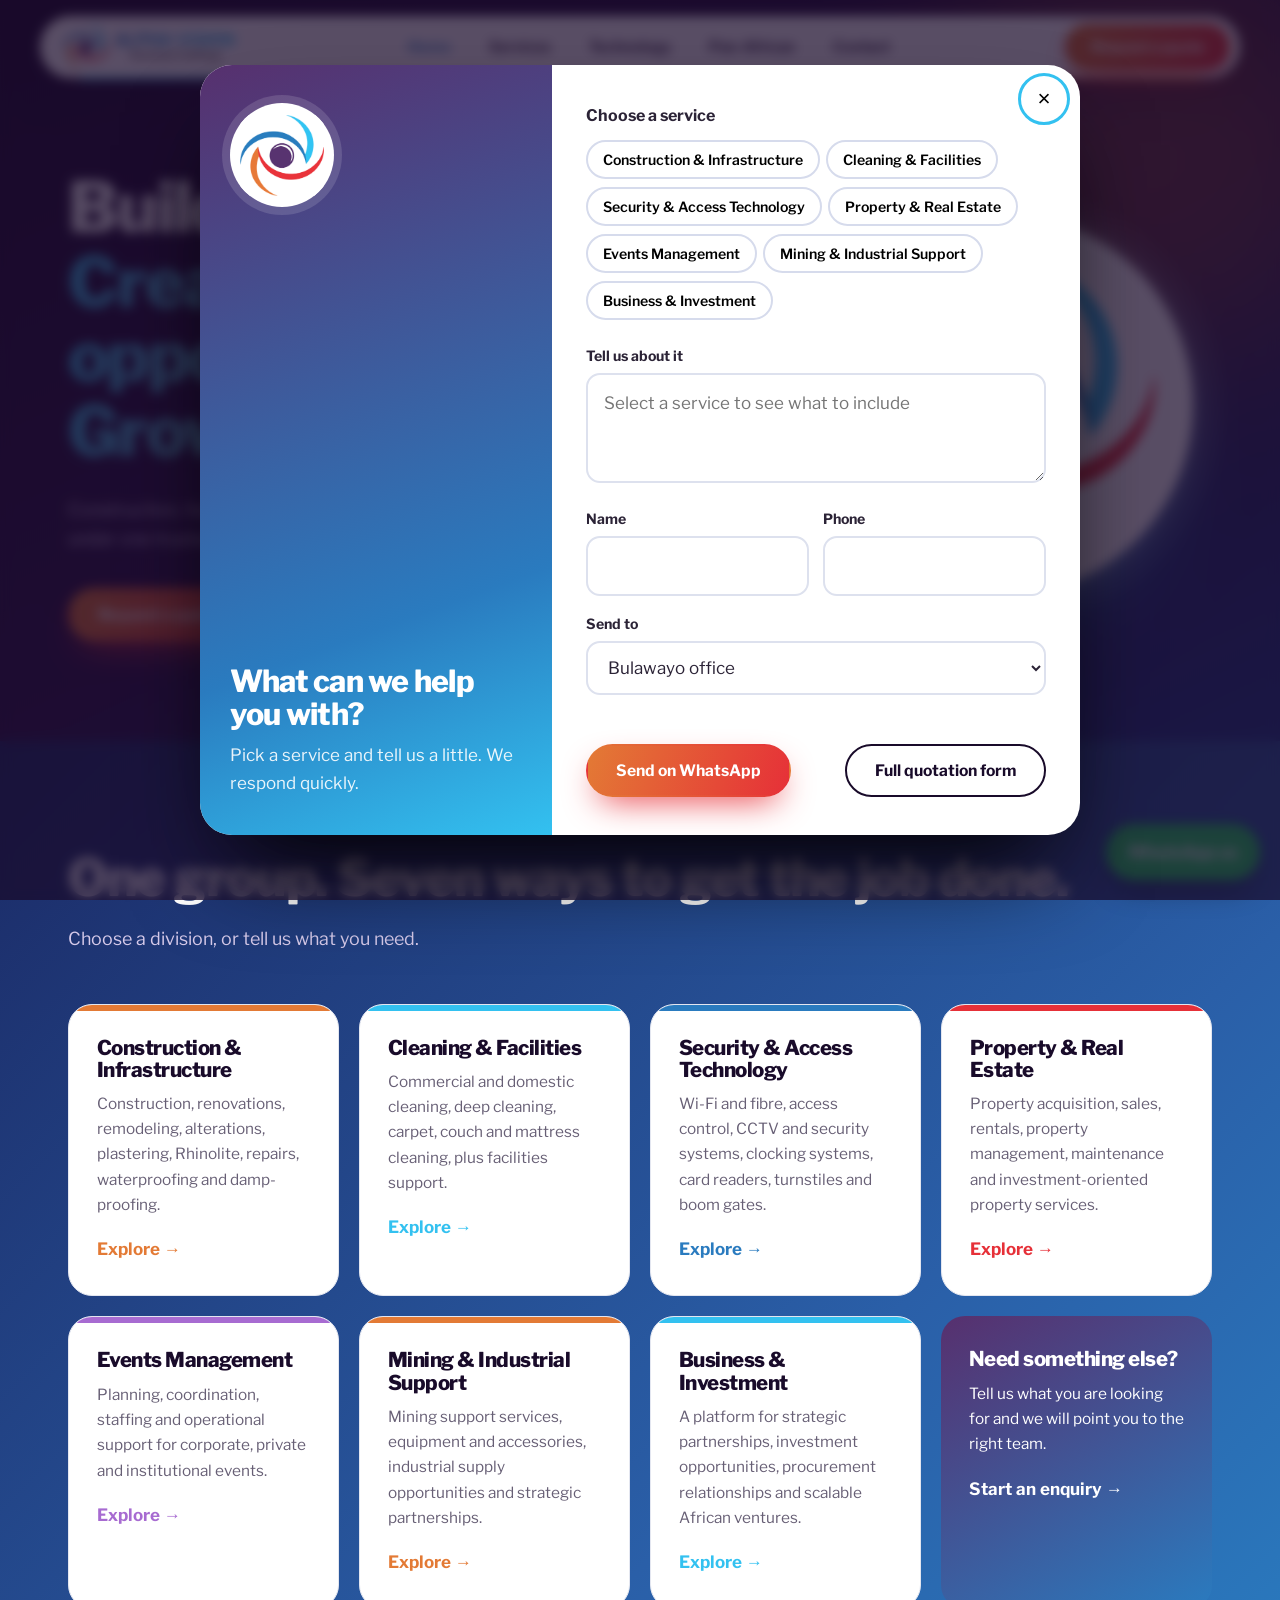
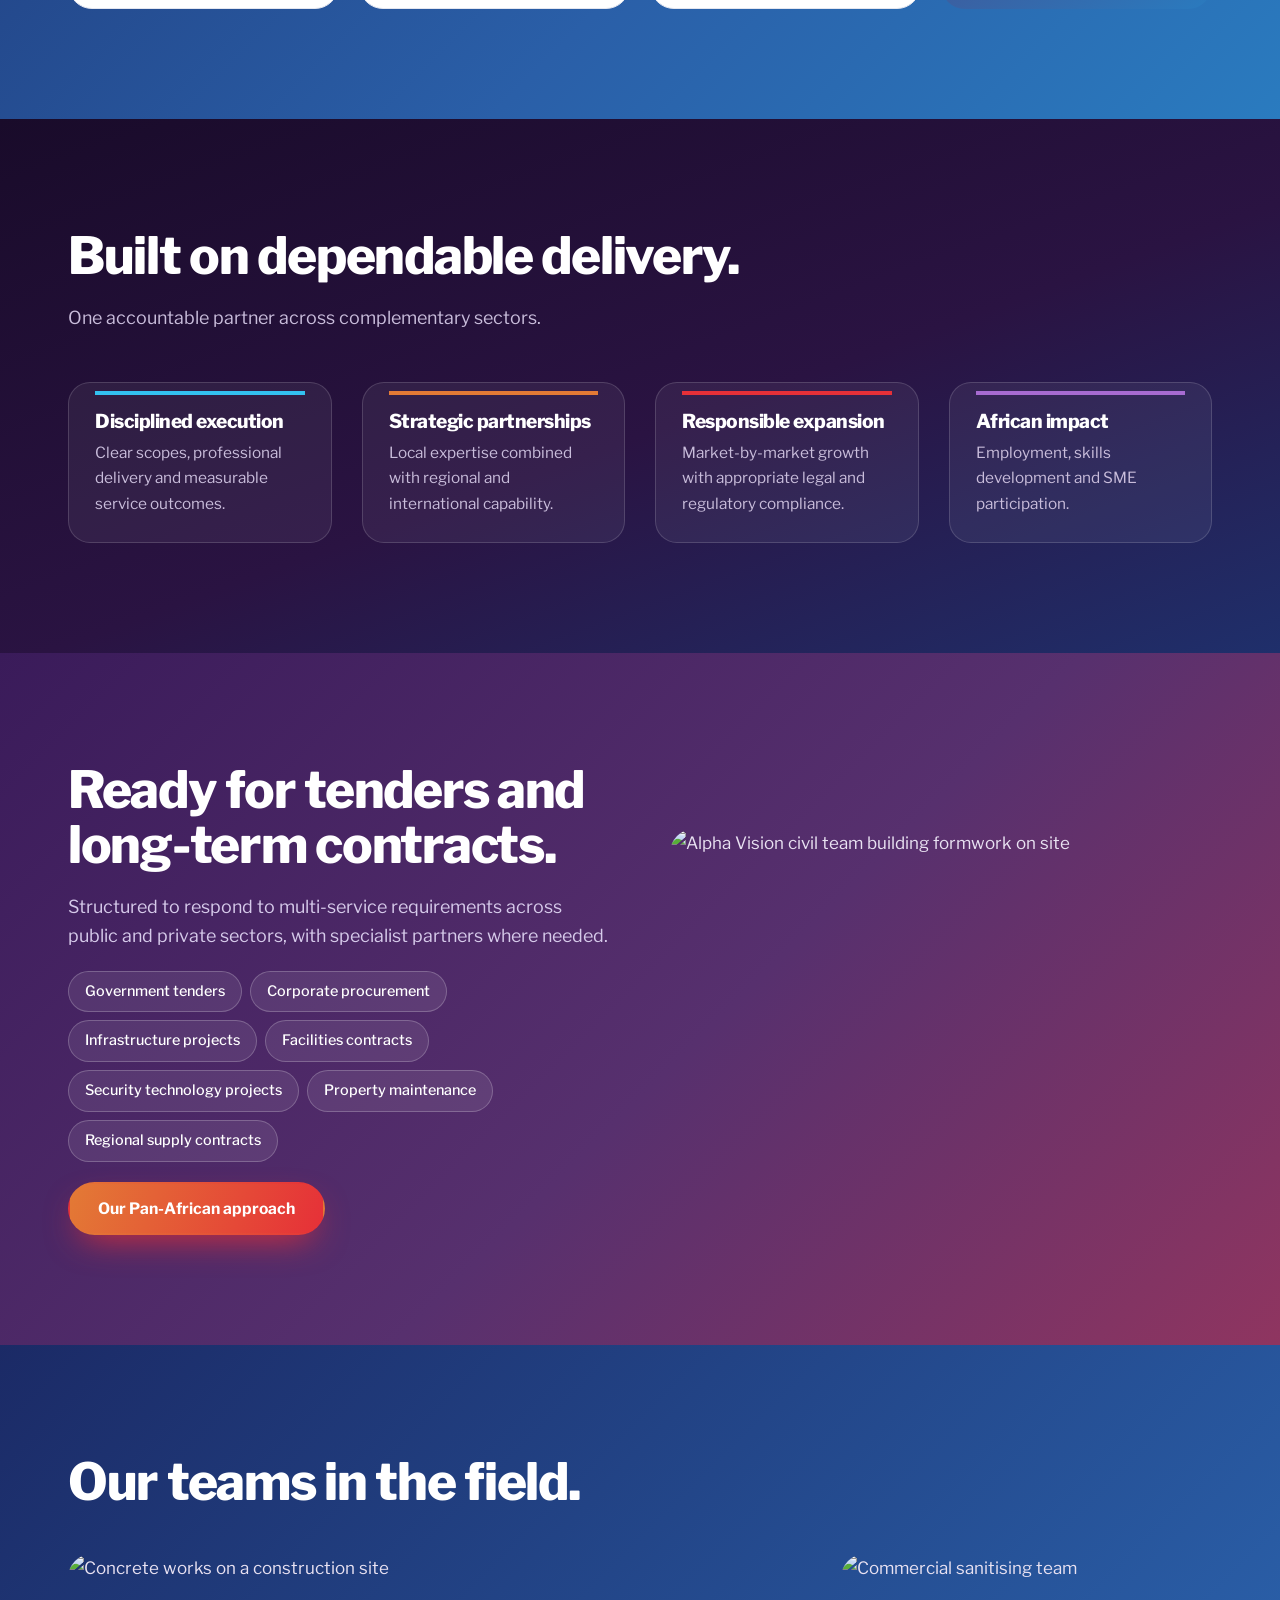
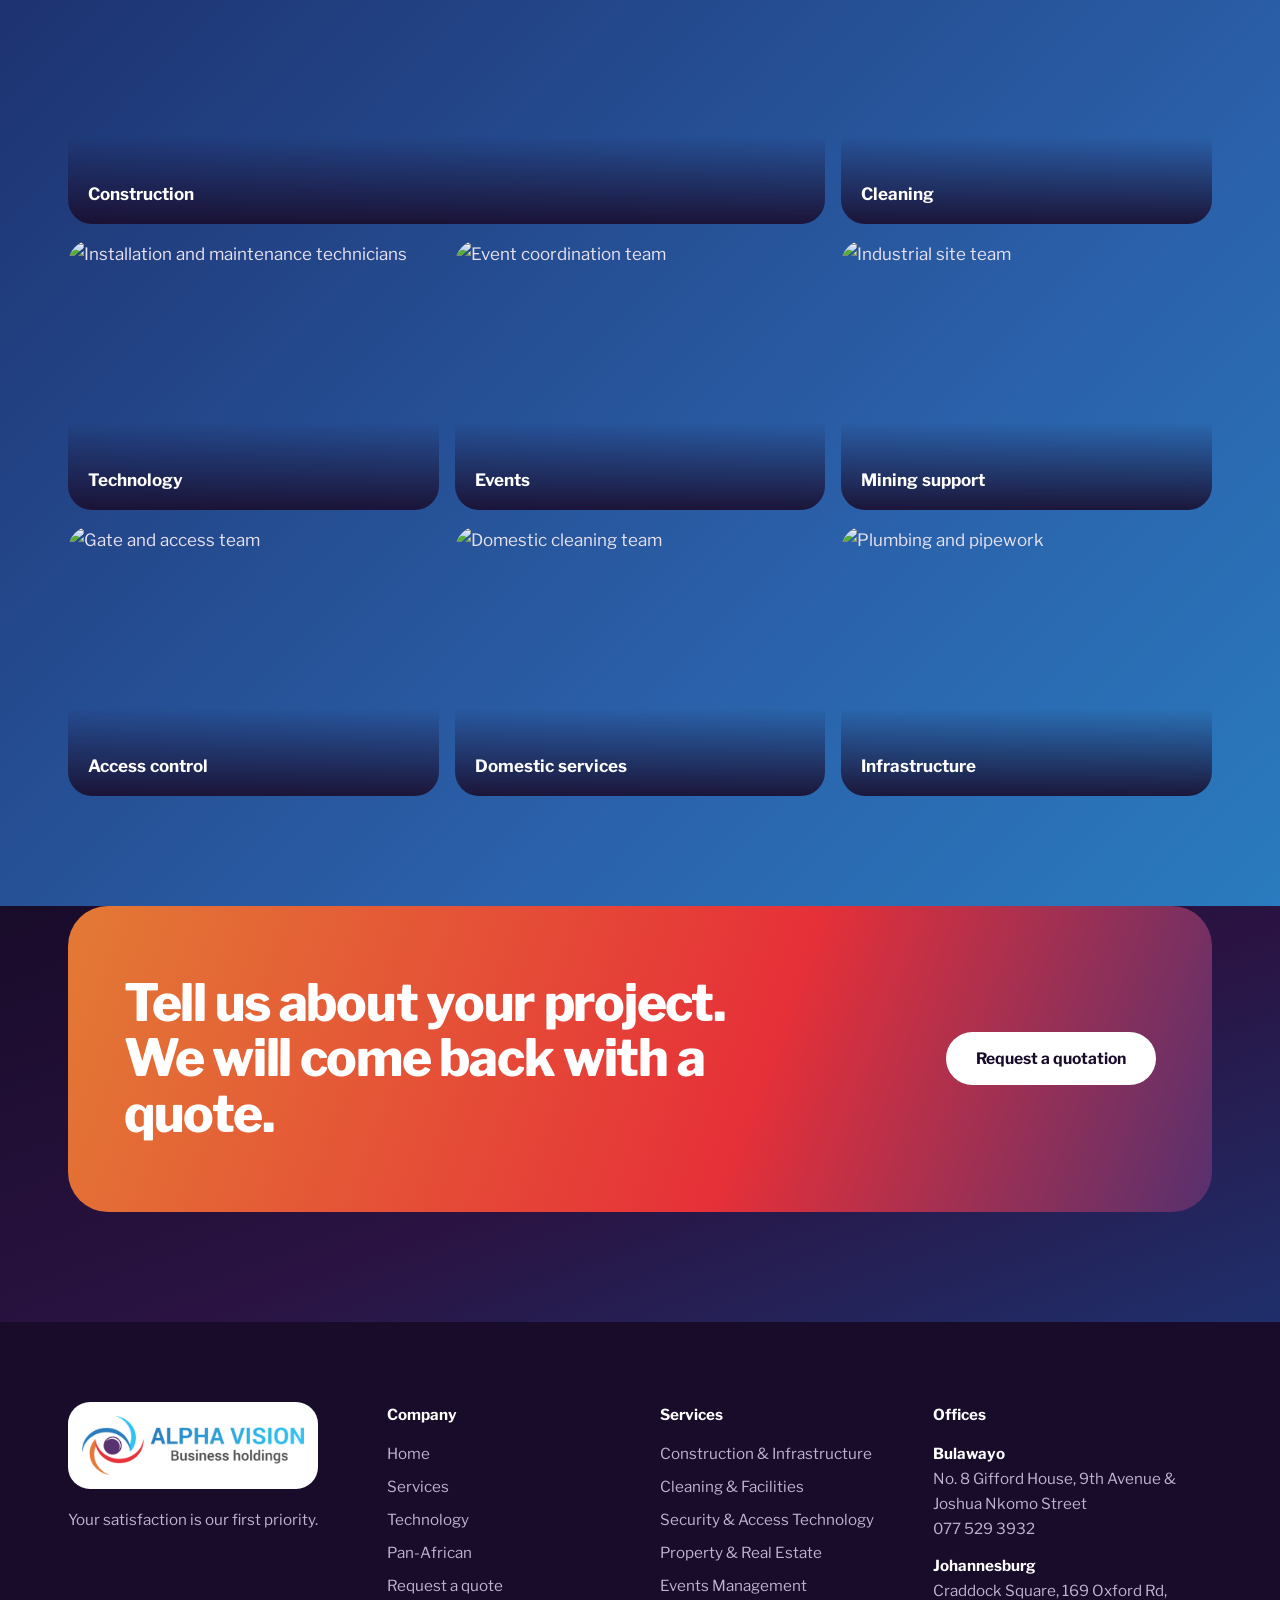
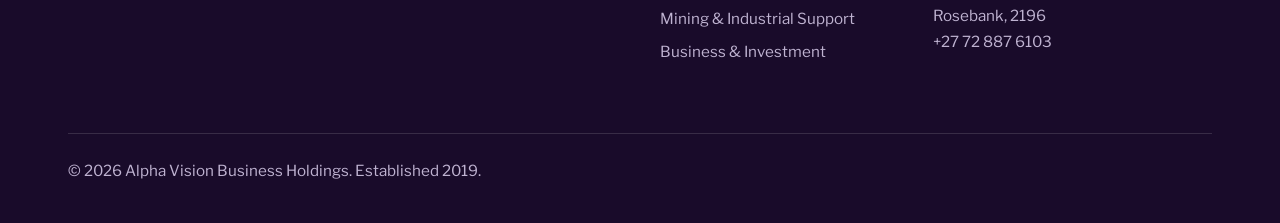
==== commit 4af91bee: "Add files via upload" ====
--- a/index.html
+++ b/index.html
@@ -2,16 +2,16 @@
 <title>Building Excellence. Creating Opportunities. Growing Africa. | Alpha Vision Business Holdings</title><meta name="description" content="Construction, cleaning and facilities, security technology, property, events, mining support and investment across Africa."><link rel="icon" href="assets/emblem.png">
 <link rel="preconnect" href="https://fonts.googleapis.com"><link rel="preconnect" href="https://fonts.gstatic.com" crossorigin>
 <link href="https://fonts.googleapis.com/css2?family=Libre+Franklin:wght@400;500;600;700;800&display=swap" rel="stylesheet"><link rel="stylesheet" href="style.css"></head>
-<body id="home"><div id="bar"></div><div class="nav-wrap"><nav class="nav" aria-label="Main"><a class="logo" href="index.html" aria-label="Alpha Vision Business Holdings home"><img src="assets/logo-horizontal.png" alt="Alpha Vision Business Holdings"></a><ul class="menu"><li><a href="index.html" aria-current="page">Home</a></li><li class="has-mega"><a href="services.html">Services</a><div class="mega"><a class="it" href="services.html#construction"><i style="background:#e37a35"></i>Construction & Infrastructure</a><a class="it" href="services.html#cleaning"><i style="background:#33c1f0"></i>Cleaning & Facilities</a><a class="it" href="services.html#security"><i style="background:#2a7bbf"></i>Security & Access Technology</a><a class="it" href="services.html#property"><i style="background:#e63038"></i>Property & Real Estate</a><a class="it" href="services.html#events"><i style="background:#a76bd1"></i>Events Management</a><a class="it" href="services.html#mining"><i style="background:#e37a35"></i>Mining & Industrial Support</a><a class="it" href="services.html#business"><i style="background:#33c1f0"></i>Business & Investment</a><div class="promo"><b>Not sure which service you need?</b><a href="#" data-open-enquiry>Ask us a question</a></div></div></li><li><a href="technology.html">Technology</a></li><li><a href="expansion.html">Pan-African</a></li><li><a href="contact.html">Contact</a></li><span class="ind"></span></ul><a class="btn pri" href="quote.html">Request a quote</a><button id="burger" aria-label="Menu" aria-expanded="false">&#9776;</button></nav></div><header class="hero"><div class="blob" style="width:520px;height:520px;background:#2a7bbf;left:-120px;top:40px"></div><div class="blob" style="width:420px;height:420px;background:#e37a35;right:5%;bottom:-120px;animation-delay:-6s"></div><div class="blob" style="width:340px;height:340px;background:#e63038;right:30%;top:60px;opacity:.3;animation-delay:-11s"></div>
-<div class="wrap"><div><h1>Building excellence.<em>Creating opportunities. Growing Africa.</em></h1><p class="lead">Alpha Vision Business Holdings is a diversified African business group delivering construction, facilities, security technology, property, events, mining support and investment services.</p>
-<div class="cta"><a class="btn pri" href="quote.html">Request a quotation</a><a class="btn ghost" href="services.html">Explore services</a></div></div><img class="emb" src="assets/emblem.png" alt="Alpha Vision emblem"></div></header>
-<div class="marq" aria-hidden="true"><div><span>Construction & Infrastructure</span><span>Cleaning & Facilities</span><span>Security & Access Technology</span><span>Property & Real Estate</span><span>Events Management</span><span>Mining & Industrial Support</span><span>Business & Investment</span><span>Construction & Infrastructure</span><span>Cleaning & Facilities</span><span>Security & Access Technology</span><span>Property & Real Estate</span><span>Events Management</span><span>Mining & Industrial Support</span><span>Business & Investment</span><span>Construction & Infrastructure</span><span>Cleaning & Facilities</span><span>Security & Access Technology</span><span>Property & Real Estate</span><span>Events Management</span><span>Mining & Industrial Support</span><span>Business & Investment</span><span>Construction & Infrastructure</span><span>Cleaning & Facilities</span><span>Security & Access Technology</span><span>Property & Real Estate</span><span>Events Management</span><span>Mining & Industrial Support</span><span>Business & Investment</span></div></div>
-<section><div class="wrap"><h2 class="rv">One group. Seven ways to get the job done.</h2><p class="lead rv">Select a division to see what we deliver, or tell us what you need and we will match you with the right team.</p><div class="grid"><a class="card rv" style="--c:#e37a35" href="services.html#construction"><h3>Construction & Infrastructure</h3><p>Construction, renovations, remodeling, alterations, plastering, Rhinolite, repairs, waterproofing and damp-proofing.</p><span class="go">Explore &rarr;</span></a><a class="card rv" style="--c:#33c1f0" href="services.html#cleaning"><h3>Cleaning & Facilities</h3><p>Commercial and domestic cleaning, deep cleaning, carpet, couch and mattress cleaning, plus facilities support.</p><span class="go">Explore &rarr;</span></a><a class="card rv" style="--c:#2a7bbf" href="services.html#security"><h3>Security & Access Technology</h3><p>Wi-Fi and fibre, access control, CCTV and security systems, clocking systems, card readers, turnstiles and boom gates.</p><span class="go">Explore &rarr;</span></a><a class="card rv" style="--c:#e63038" href="services.html#property"><h3>Property & Real Estate</h3><p>Property acquisition, sales, rentals, property management, maintenance and investment-oriented property services.</p><span class="go">Explore &rarr;</span></a><a class="card rv" style="--c:#a76bd1" href="services.html#events"><h3>Events Management</h3><p>Planning, coordination, staffing and operational support for corporate, private and institutional events.</p><span class="go">Explore &rarr;</span></a><a class="card rv" style="--c:#e37a35" href="services.html#mining"><h3>Mining & Industrial Support</h3><p>Mining support services, equipment and accessories, industrial supply opportunities and strategic partnerships.</p><span class="go">Explore &rarr;</span></a><a class="card rv" style="--c:#33c1f0" href="services.html#business"><h3>Business & Investment</h3><p>A platform for strategic partnerships, investment opportunities, procurement relationships and scalable African ventures.</p><span class="go">Explore &rarr;</span></a><a class="card fill rv" href="#" data-open-enquiry><h3>Need something else?</h3><p>Tell us what you are looking for and we will point you to the right team.</p><span class="go" style="color:#fff">Start an enquiry &rarr;</span></a></div></div></section>
-<section class="dark"><div class="wrap"><h2>Built on dependable delivery.</h2><p class="lead">Our model brings complementary sectors together so institutions can work with one accountable partner.</p>
+<body id="home"><div class="nav-wrap"><nav class="nav" aria-label="Main"><a class="logo" href="index.html" aria-label="Alpha Vision Business Holdings home"><img data-logo="hz" src="assets/logo-horizontal.png" alt="Alpha Vision Business Holdings"></a><ul class="menu"><li><a href="index.html" aria-current="page">Home</a></li><li class="has-mega"><a href="services.html">Services</a><div class="mega"><a class="it" href="services.html#construction"><i style="background:#e37a35"></i>Construction & Infrastructure</a><a class="it" href="services.html#cleaning"><i style="background:#33c1f0"></i>Cleaning & Facilities</a><a class="it" href="services.html#security"><i style="background:#2a7bbf"></i>Security & Access Technology</a><a class="it" href="services.html#property"><i style="background:#e63038"></i>Property & Real Estate</a><a class="it" href="services.html#events"><i style="background:#a76bd1"></i>Events Management</a><a class="it" href="services.html#mining"><i style="background:#e37a35"></i>Mining & Industrial Support</a><a class="it" href="services.html#business"><i style="background:#33c1f0"></i>Business & Investment</a><div class="promo"><b>Not sure which service you need?</b><a href="#" data-open-enquiry>Ask us a question</a></div></div></li><li><a href="technology.html">Technology</a></li><li><a href="expansion.html">Pan-African</a></li><li><a href="contact.html">Contact</a></li><span class="ind"></span></ul><a class="btn pri" href="quote.html">Request a quote</a><button id="burger" aria-label="Menu" aria-expanded="false">&#9776;</button></nav></div><header class="hero"><div class="blob"></div>
+<div class="wrap"><div><h1>Building excellence.<em>Creating opportunities. Growing Africa.</em></h1><p class="lead">Construction, facilities, security technology, property, events and mining support under one trusted group.</p>
+<div class="cta"><a class="btn pri" href="quote.html">Request a quotation</a><a class="btn ghost" href="services.html">Explore services</a></div></div><div class="badge"><img data-logo="emb" src="assets/emblem.png" alt="Alpha Vision emblem"></div></div></header>
+<section class="g1"><div class="wrap"><h2 class="rv">One group. Seven ways to get the job done.</h2><p class="lead rv">Choose a division, or tell us what you need.</p><div class="grid"><a class="card rv" style="--c:#e37a35" href="services.html#construction"><h3>Construction & Infrastructure</h3><p>Construction, renovations, remodeling, alterations, plastering, Rhinolite, repairs, waterproofing and damp-proofing.</p><span class="go">Explore &rarr;</span></a><a class="card rv" style="--c:#33c1f0" href="services.html#cleaning"><h3>Cleaning & Facilities</h3><p>Commercial and domestic cleaning, deep cleaning, carpet, couch and mattress cleaning, plus facilities support.</p><span class="go">Explore &rarr;</span></a><a class="card rv" style="--c:#2a7bbf" href="services.html#security"><h3>Security & Access Technology</h3><p>Wi-Fi and fibre, access control, CCTV and security systems, clocking systems, card readers, turnstiles and boom gates.</p><span class="go">Explore &rarr;</span></a><a class="card rv" style="--c:#e63038" href="services.html#property"><h3>Property & Real Estate</h3><p>Property acquisition, sales, rentals, property management, maintenance and investment-oriented property services.</p><span class="go">Explore &rarr;</span></a><a class="card rv" style="--c:#a76bd1" href="services.html#events"><h3>Events Management</h3><p>Planning, coordination, staffing and operational support for corporate, private and institutional events.</p><span class="go">Explore &rarr;</span></a><a class="card rv" style="--c:#e37a35" href="services.html#mining"><h3>Mining & Industrial Support</h3><p>Mining support services, equipment and accessories, industrial supply opportunities and strategic partnerships.</p><span class="go">Explore &rarr;</span></a><a class="card rv" style="--c:#33c1f0" href="services.html#business"><h3>Business & Investment</h3><p>A platform for strategic partnerships, investment opportunities, procurement relationships and scalable African ventures.</p><span class="go">Explore &rarr;</span></a><a class="card fill rv" href="#" data-open-enquiry><h3>Need something else?</h3><p>Tell us what you are looking for and we will point you to the right team.</p><span class="go" style="color:#fff">Start an enquiry &rarr;</span></a></div></div></section>
+<section class="dark"><div class="wrap"><h2>Built on dependable delivery.</h2><p class="lead">One accountable partner across complementary sectors.</p>
 <div class="pillars"><div><h3>Disciplined execution</h3><p>Clear scopes, professional delivery and measurable service outcomes.</p></div><div><h3>Strategic partnerships</h3><p>Local expertise combined with regional and international capability.</p></div><div><h3>Responsible expansion</h3><p>Market-by-market growth with appropriate legal and regulatory compliance.</p></div><div><h3>African impact</h3><p>Employment, skills development and SME participation.</p></div></div></div></section>
-<section><div class="wrap split"><div><h2>Ready for tenders and long-term contracts.</h2><p class="lead">We are structured to respond to multi-service requirements across public and private sectors, and to bring in specialist partners where needed.</p>
-<div class="chips"><span class="chip">Government tenders</span><span class="chip">Corporate procurement</span><span class="chip">Infrastructure projects</span><span class="chip">Facilities contracts</span><span class="chip">Security technology projects</span><span class="chip">Property maintenance</span><span class="chip">Regional supply contracts</span></div><a class="btn blue" href="expansion.html">See our Pan-African approach</a></div><div class="ph"><div><b>Photo placeholder</b>Team on site or project handover (900 x 700)</div></div></div></section>
-<section style="padding-top:0"><div class="wrap"><div class="band rv"><h2>Tell us about your project. We will come back with a quote.</h2><a class="btn white" href="quote.html">Request a quotation</a></div></div></section><footer><div class="wrap"><div><div class="lg"><img src="assets/logo.png" alt="Alpha Vision Business Holdings"></div><p>Your satisfaction is our first priority.</p></div>
+<section class="g2"><div class="wrap split"><div><h2>Ready for tenders and long-term contracts.</h2><p class="lead">Structured to respond to multi-service requirements across public and private sectors, with specialist partners where needed.</p>
+<div class="chips"><span class="chip">Government tenders</span><span class="chip">Corporate procurement</span><span class="chip">Infrastructure projects</span><span class="chip">Facilities contracts</span><span class="chip">Security technology projects</span><span class="chip">Property maintenance</span><span class="chip">Regional supply contracts</span></div><a class="btn pri" href="expansion.html">Our Pan-African approach</a></div><div class="pic rv"><img src="assets/images/formwork.jpg" alt="Alpha Vision civil team building formwork on site" loading="lazy"></div></div></section>
+<section class="g1"><div class="wrap"><h2 class="rv">Our teams in the field.</h2><div class="gal"><figure class="pic rv" data-zoom><img src="assets/images/concrete-pour.jpg" alt="Concrete works on a construction site" loading="lazy"><figcaption>Construction</figcaption></figure><figure class="pic rv" data-zoom><img src="assets/images/sanitising-team.jpg" alt="Commercial sanitising team" loading="lazy"><figcaption>Cleaning</figcaption></figure><figure class="pic rv" data-zoom><img src="assets/images/technicians.jpg" alt="Installation and maintenance technicians" loading="lazy"><figcaption>Technology</figcaption></figure><figure class="pic rv" data-zoom><img src="assets/images/events-team.jpg" alt="Event coordination team" loading="lazy"><figcaption>Events</figcaption></figure><figure class="pic rv" data-zoom><img src="assets/images/mining-site.jpg" alt="Industrial site team" loading="lazy"><figcaption>Mining support</figcaption></figure><figure class="pic rv" data-zoom><img src="assets/images/access-gate-team.jpg" alt="Gate and access team" loading="lazy"><figcaption>Access control</figcaption></figure><figure class="pic rv" data-zoom><img src="assets/images/domestic-cleaning.jpg" alt="Domestic cleaning team" loading="lazy"><figcaption>Domestic services</figcaption></figure><figure class="pic rv" data-zoom><img src="assets/images/plumbing-infrastructure.jpg" alt="Plumbing and pipework" loading="lazy"><figcaption>Infrastructure</figcaption></figure></div></div></section>
+<section class="dark" style="padding-top:0"><div class="wrap"><div class="band rv"><h2>Tell us about your project. We will come back with a quote.</h2><a class="btn white" href="quote.html">Request a quotation</a></div></div></section><footer><div class="wrap"><div><div class="lg"><img data-logo="hz" src="assets/logo-horizontal.png" alt="Alpha Vision Business Holdings logo"></div><p>Your satisfaction is our first priority.</p></div>
 <div><h4>Company</h4><a href="index.html">Home</a><a href="services.html">Services</a><a href="technology.html">Technology</a><a href="expansion.html">Pan-African</a><a href="quote.html">Request a quote</a></div>
 <div><h4>Services</h4><a href="services.html#construction">Construction & Infrastructure</a><a href="services.html#cleaning">Cleaning & Facilities</a><a href="services.html#security">Security & Access Technology</a><a href="services.html#property">Property & Real Estate</a><a href="services.html#events">Events Management</a><a href="services.html#mining">Mining & Industrial Support</a><a href="services.html#business">Business & Investment</a></div>
 <div><h4>Offices</h4><p><b style="color:#fff">Bulawayo</b><br>No. 8 Gifford House, 9th Avenue &amp; Joshua Nkomo Street<br><a href="tel:+263775293932">077 529 3932</a></p><p style="margin-top:12px"><b style="color:#fff">Johannesburg</b><br>Craddock Square, 169 Oxford Rd, Rosebank, 2196<br><a href="tel:+27728876103">+27 72 887 6103</a></p></div>
--- a/style.css
+++ b/style.css
@@ -137,3 +137,46 @@
 .mside{display:none}.nav{padding-left:16px}
 }
 @media(prefers-reduced-motion:reduce){*{animation:none!important;transition:none!important}html{scroll-behavior:auto}.js .rv{opacity:1;transform:none}}
+
+html,body{background:var(--ink)}
+.light{background:var(--bg)}
+.g1{background:linear-gradient(135deg,#1b2a66,#2a5fa8 65%,#2a7bbf)}
+.g2{background:linear-gradient(135deg,#3a1b5a,#57306e 55%,#8f3560)}
+.g1,.g2{color:#e9e2f2}
+.g1 h2,.g1 h3,.g2 h2,.g2 h3{color:#fff}
+.g1 .lead,.g2 .lead{color:#d6caea}
+.g1 .chip,.g2 .chip{background:#ffffff16;border-color:#ffffff38;color:#fff}
+.g1 .ph,.g2 .ph{background:#ffffff10;border-color:#ffffff40;color:#d6caea}.g1 .ph b,.g2 .ph b{color:#fff}
+.card h3,.office h3,form h3,.planner h3,.fbox h3{color:var(--ink)}
+.card.fill h3{color:#fff}
+.card,.office,.planner,form,.fbox{color:var(--text)}
+.chip{transition:transform .2s}.chip:hover{transform:translateY(-3px)}
+.office,.planner{transition:transform .3s,box-shadow .3s}
+.office:hover{transform:translateY(-6px);box-shadow:0 30px 50px -28px var(--c)}
+.planner:hover{transform:translateY(-4px)}
+.pillars div{background:#ffffff0f;border:1px solid #ffffff26;border-radius:22px;padding:8px 26px 26px;transition:.3s}
+.pillars div:hover{transform:translateY(-6px);background:#ffffff1c;box-shadow:0 30px 50px -30px #000}
+.hero{padding:170px 0 100px;background:linear-gradient(155deg,#1a0a2c,#2b1448 55%,#1d3a8a)}
+.hero::before{display:none}
+.hero .blob{right:-80px;top:-60px;width:420px;height:420px;background:var(--orange);opacity:.35}
+.hero h1{font-size:clamp(2.4rem,5.4vw,4.6rem)}
+.badge{width:min(100%,380px);aspect-ratio:1;justify-self:center;border-radius:50%;background:#fff;display:grid;place-items:center;padding:9%;box-shadow:0 0 0 14px #ffffff18,0 0 0 30px #ffffff0d,0 40px 80px -20px rgba(51,193,240,.5);animation:flt 7s ease-in-out infinite alternate;position:relative}
+.badge img{width:100%}
+@keyframes flt{to{transform:translateY(-14px)}}
+.mside .badge{width:104px;padding:9%;animation:none;box-shadow:0 0 0 8px #ffffff22}.mside .badge img{width:100%}
+.pic{position:relative;border-radius:var(--r);overflow:hidden;min-height:340px;margin:0}
+.pic img{position:absolute;inset:0;width:100%;height:100%;object-fit:cover;transition:transform .7s}
+.pic:hover img{transform:scale(1.06)}
+.pic figcaption{position:absolute;left:0;right:0;bottom:0;padding:44px 20px 16px;color:#fff;font-weight:700;background:linear-gradient(transparent,rgba(25,11,42,.88))}
+.gal{display:grid;grid-template-columns:repeat(3,1fr);gap:16px;margin-top:44px}
+.gal .pic{min-height:270px;cursor:zoom-in}.gal .pic:first-child{grid-column:span 2}
+.lb{position:fixed;inset:0;z-index:120;background:rgba(25,11,42,.9);display:grid;place-items:center;padding:24px;cursor:zoom-out}
+.lb img{max-width:100%;max-height:92vh;border-radius:18px}
+footer .lg{width:250px}
+#up{position:fixed;left:20px;bottom:20px;z-index:70;width:64px;height:64px;border:0;padding:0;border-radius:50%;background:none;cursor:pointer;opacity:0;pointer-events:none;transition:opacity .3s,transform .3s;filter:drop-shadow(0 10px 18px rgba(0,0,0,.4))}
+#up.show{opacity:1;pointer-events:auto}#up:hover{transform:scale(1.1)}
+#up svg{position:absolute;inset:0;width:100%;height:100%}#up img{position:absolute;left:15px;top:15px;width:34px;height:34px;object-fit:contain}
+@media(max-width:900px){.badge{width:230px;order:-1}.gal{grid-template-columns:1fr}.gal .pic:first-child{grid-column:auto}.hero{padding-top:140px}}
+.badge,.mside .badge{padding:0}.badge img,.mside .badge img{width:80%}
+.badge{overflow:hidden}
+.planner .chip,.planner .chip.live{background:var(--blue);border-color:var(--blue);color:#fff}
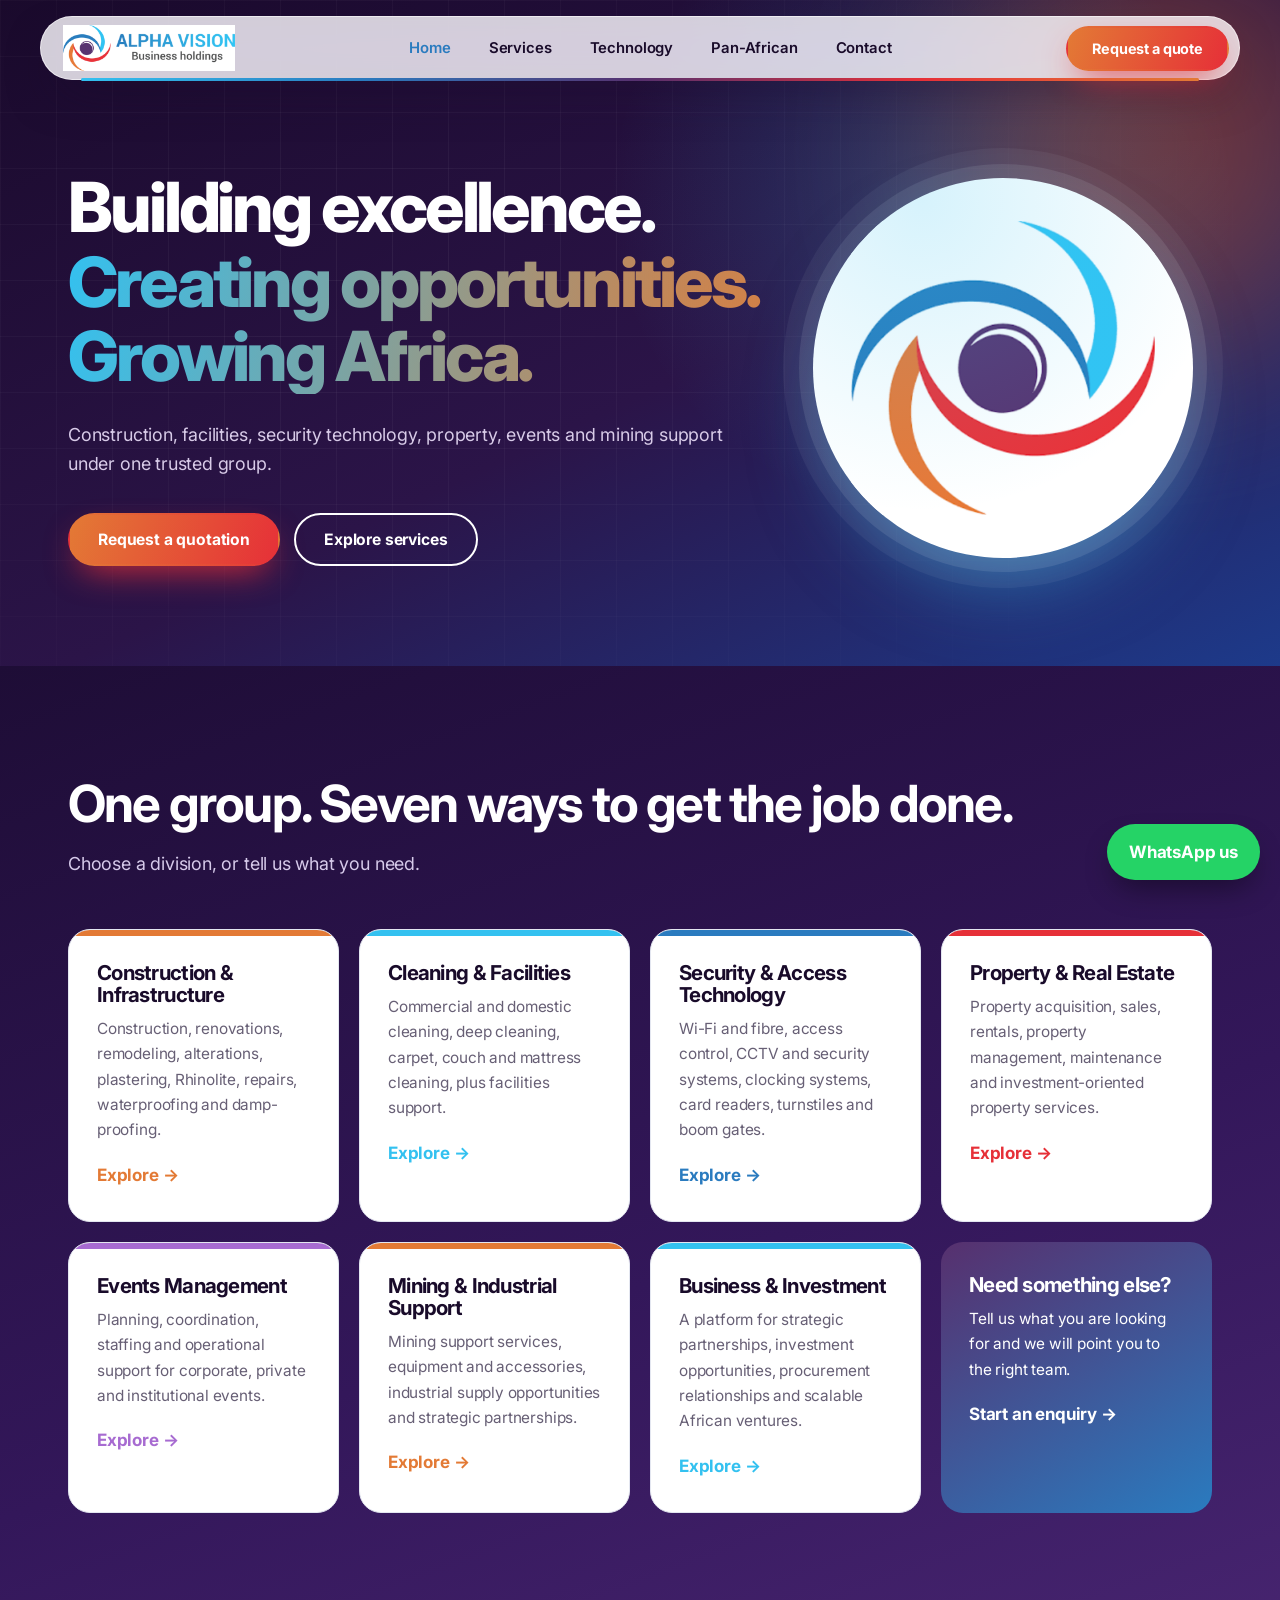
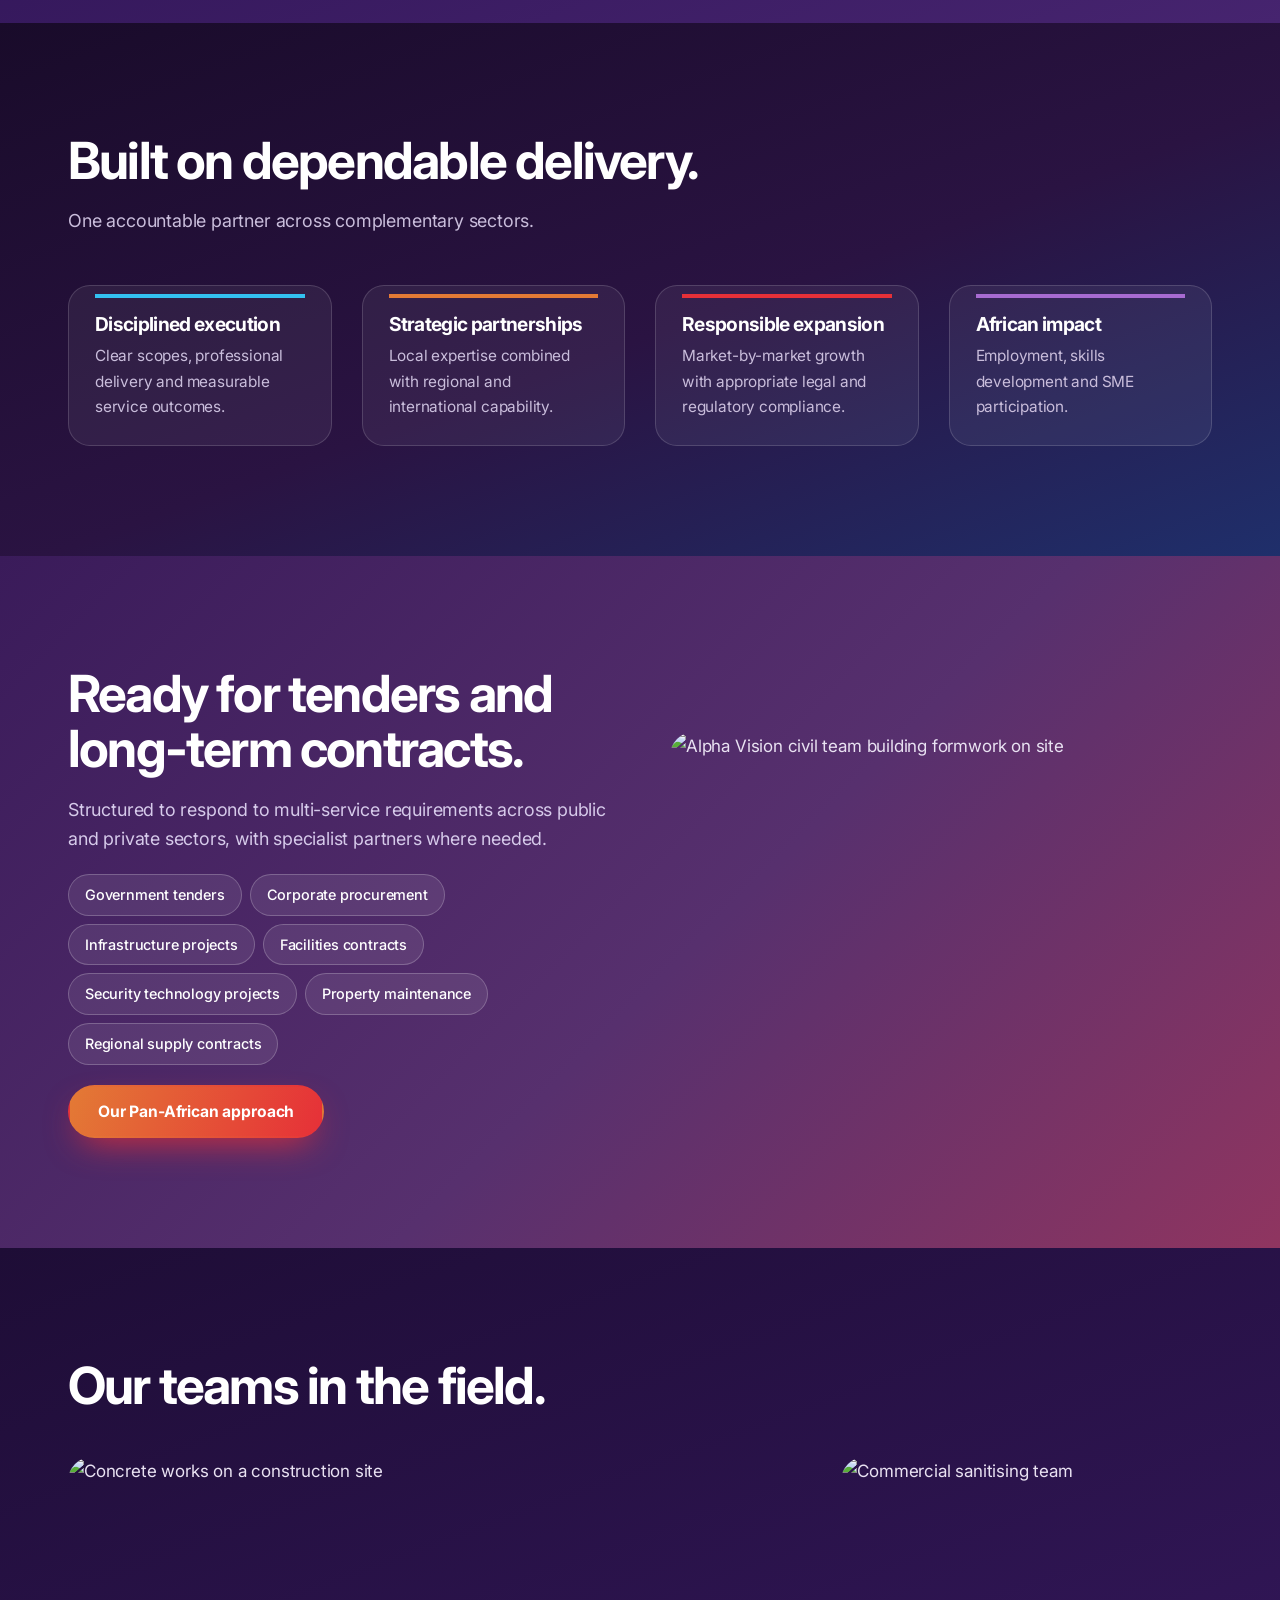
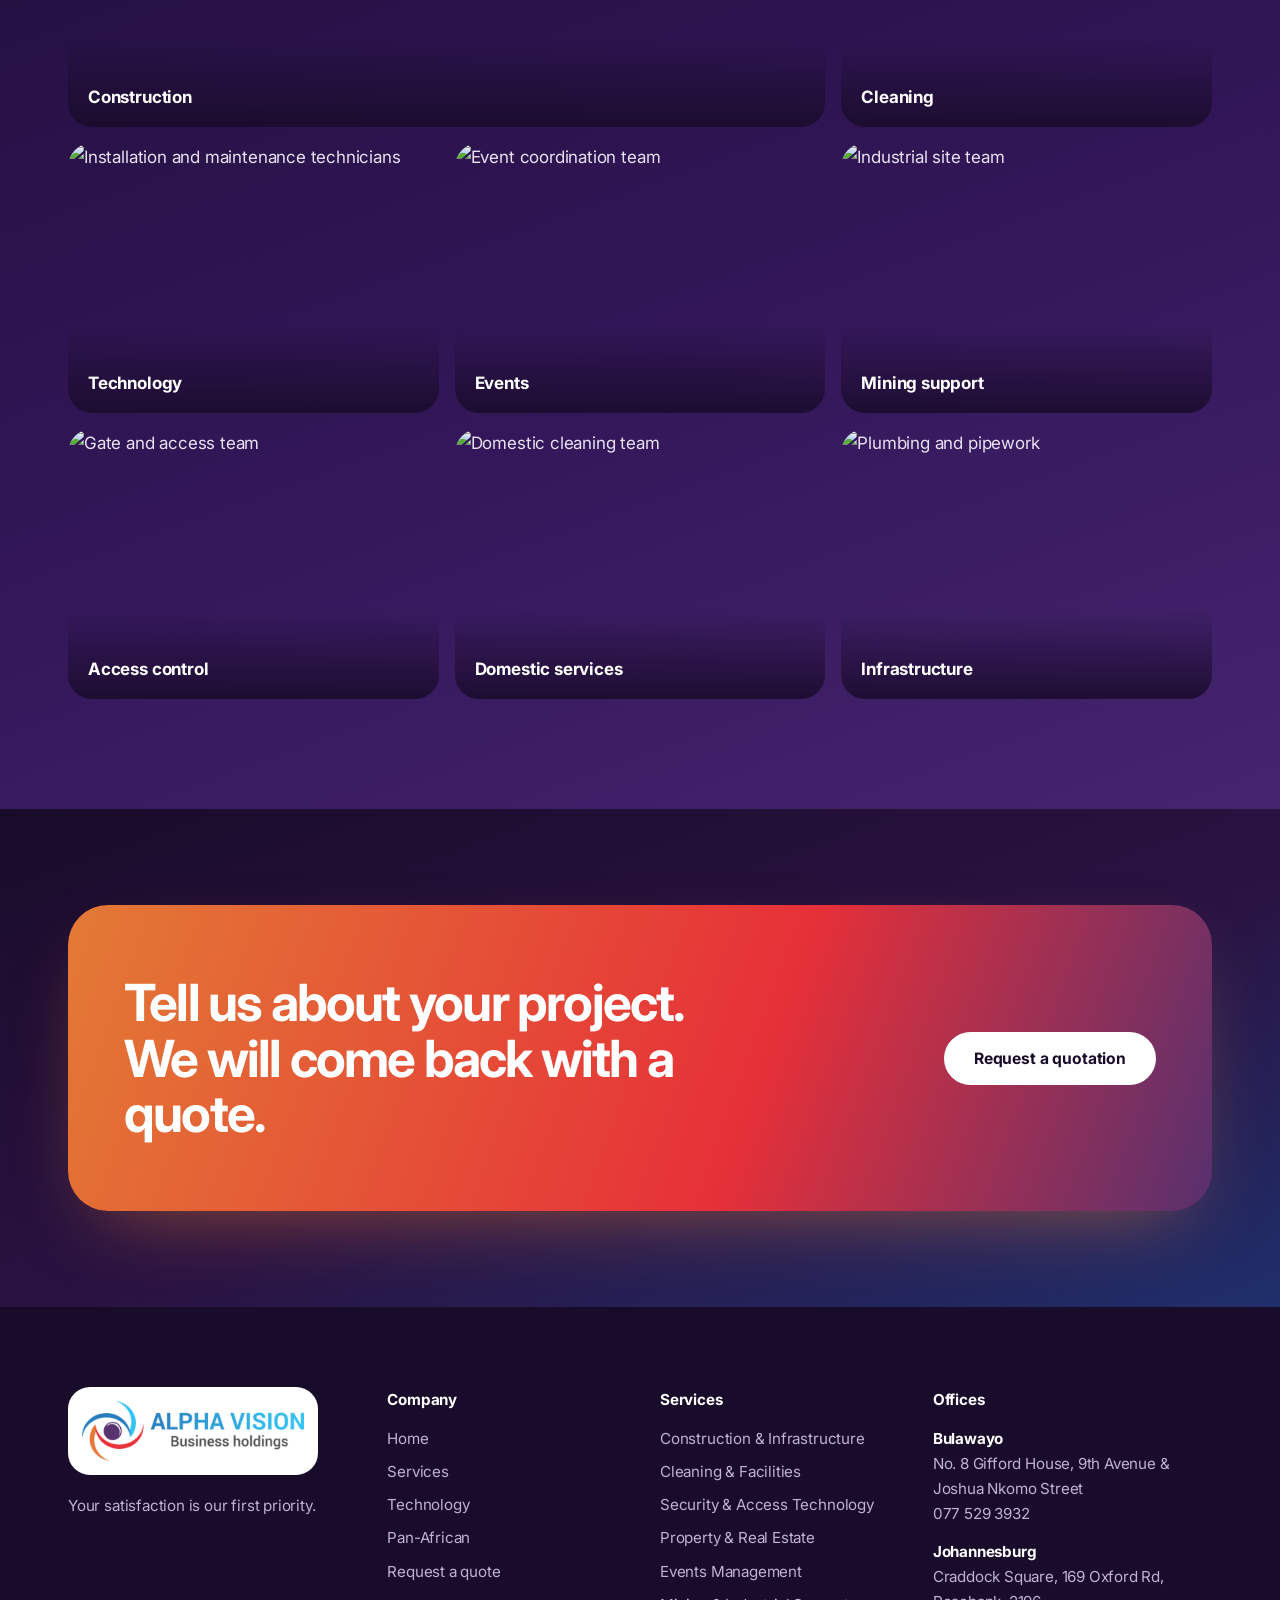
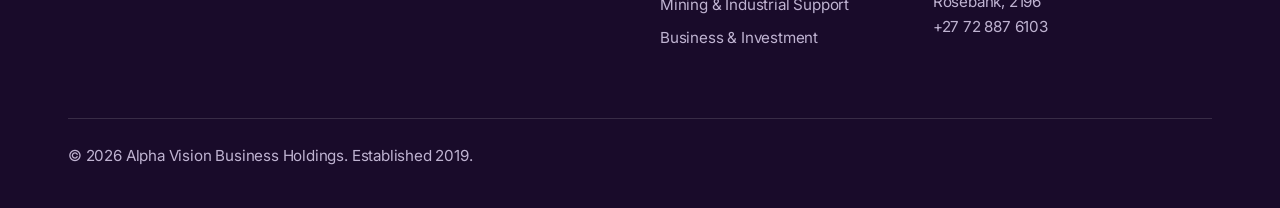
==== commit 6996024c: "Add files via upload" ====
--- a/index.html
+++ b/index.html
@@ -1,7 +1,7 @@
 <!DOCTYPE html><html lang="en"><head><meta charset="utf-8"><meta name="viewport" content="width=device-width, initial-scale=1">
 <title>Building Excellence. Creating Opportunities. Growing Africa. | Alpha Vision Business Holdings</title><meta name="description" content="Construction, cleaning and facilities, security technology, property, events, mining support and investment across Africa."><link rel="icon" href="assets/emblem.png">
 <link rel="preconnect" href="https://fonts.googleapis.com"><link rel="preconnect" href="https://fonts.gstatic.com" crossorigin>
-<link href="https://fonts.googleapis.com/css2?family=Libre+Franklin:wght@400;500;600;700;800&display=swap" rel="stylesheet"><link rel="stylesheet" href="style.css"></head>
+<link href="https://fonts.googleapis.com/css2?family=Inter:wght@400;500;600;700;800&display=swap" rel="stylesheet"><link rel="stylesheet" href="style.css"></head>
 <body id="home"><div class="nav-wrap"><nav class="nav" aria-label="Main"><a class="logo" href="index.html" aria-label="Alpha Vision Business Holdings home"><img data-logo="hz" src="assets/logo-horizontal.png" alt="Alpha Vision Business Holdings"></a><ul class="menu"><li><a href="index.html" aria-current="page">Home</a></li><li class="has-mega"><a href="services.html">Services</a><div class="mega"><a class="it" href="services.html#construction"><i style="background:#e37a35"></i>Construction & Infrastructure</a><a class="it" href="services.html#cleaning"><i style="background:#33c1f0"></i>Cleaning & Facilities</a><a class="it" href="services.html#security"><i style="background:#2a7bbf"></i>Security & Access Technology</a><a class="it" href="services.html#property"><i style="background:#e63038"></i>Property & Real Estate</a><a class="it" href="services.html#events"><i style="background:#a76bd1"></i>Events Management</a><a class="it" href="services.html#mining"><i style="background:#e37a35"></i>Mining & Industrial Support</a><a class="it" href="services.html#business"><i style="background:#33c1f0"></i>Business & Investment</a><div class="promo"><b>Not sure which service you need?</b><a href="#" data-open-enquiry>Ask us a question</a></div></div></li><li><a href="technology.html">Technology</a></li><li><a href="expansion.html">Pan-African</a></li><li><a href="contact.html">Contact</a></li><span class="ind"></span></ul><a class="btn pri" href="quote.html">Request a quote</a><button id="burger" aria-label="Menu" aria-expanded="false">&#9776;</button></nav></div><header class="hero"><div class="blob"></div>
 <div class="wrap"><div><h1>Building excellence.<em>Creating opportunities. Growing Africa.</em></h1><p class="lead">Construction, facilities, security technology, property, events and mining support under one trusted group.</p>
 <div class="cta"><a class="btn pri" href="quote.html">Request a quotation</a><a class="btn ghost" href="services.html">Explore services</a></div></div><div class="badge"><img data-logo="emb" src="assets/emblem.png" alt="Alpha Vision emblem"></div></div></header>
@@ -11,7 +11,7 @@
 <section class="g2"><div class="wrap split"><div><h2>Ready for tenders and long-term contracts.</h2><p class="lead">Structured to respond to multi-service requirements across public and private sectors, with specialist partners where needed.</p>
 <div class="chips"><span class="chip">Government tenders</span><span class="chip">Corporate procurement</span><span class="chip">Infrastructure projects</span><span class="chip">Facilities contracts</span><span class="chip">Security technology projects</span><span class="chip">Property maintenance</span><span class="chip">Regional supply contracts</span></div><a class="btn pri" href="expansion.html">Our Pan-African approach</a></div><div class="pic rv"><img src="assets/images/formwork.jpg" alt="Alpha Vision civil team building formwork on site" loading="lazy"></div></div></section>
 <section class="g1"><div class="wrap"><h2 class="rv">Our teams in the field.</h2><div class="gal"><figure class="pic rv" data-zoom><img src="assets/images/concrete-pour.jpg" alt="Concrete works on a construction site" loading="lazy"><figcaption>Construction</figcaption></figure><figure class="pic rv" data-zoom><img src="assets/images/sanitising-team.jpg" alt="Commercial sanitising team" loading="lazy"><figcaption>Cleaning</figcaption></figure><figure class="pic rv" data-zoom><img src="assets/images/technicians.jpg" alt="Installation and maintenance technicians" loading="lazy"><figcaption>Technology</figcaption></figure><figure class="pic rv" data-zoom><img src="assets/images/events-team.jpg" alt="Event coordination team" loading="lazy"><figcaption>Events</figcaption></figure><figure class="pic rv" data-zoom><img src="assets/images/mining-site.jpg" alt="Industrial site team" loading="lazy"><figcaption>Mining support</figcaption></figure><figure class="pic rv" data-zoom><img src="assets/images/access-gate-team.jpg" alt="Gate and access team" loading="lazy"><figcaption>Access control</figcaption></figure><figure class="pic rv" data-zoom><img src="assets/images/domestic-cleaning.jpg" alt="Domestic cleaning team" loading="lazy"><figcaption>Domestic services</figcaption></figure><figure class="pic rv" data-zoom><img src="assets/images/plumbing-infrastructure.jpg" alt="Plumbing and pipework" loading="lazy"><figcaption>Infrastructure</figcaption></figure></div></div></section>
-<section class="dark" style="padding-top:0"><div class="wrap"><div class="band rv"><h2>Tell us about your project. We will come back with a quote.</h2><a class="btn white" href="quote.html">Request a quotation</a></div></div></section><footer><div class="wrap"><div><div class="lg"><img data-logo="hz" src="assets/logo-horizontal.png" alt="Alpha Vision Business Holdings logo"></div><p>Your satisfaction is our first priority.</p></div>
+<section class="dark cta-sec"><div class="wrap"><div class="band rv"><h2>Tell us about your project. We will come back with a quote.</h2><a class="btn white" href="quote.html">Request a quotation</a></div></div></section><footer><div class="wrap"><div><div class="lg"><img data-logo="hz" src="assets/logo-horizontal.png" alt="Alpha Vision Business Holdings logo"></div><p>Your satisfaction is our first priority.</p></div>
 <div><h4>Company</h4><a href="index.html">Home</a><a href="services.html">Services</a><a href="technology.html">Technology</a><a href="expansion.html">Pan-African</a><a href="quote.html">Request a quote</a></div>
 <div><h4>Services</h4><a href="services.html#construction">Construction & Infrastructure</a><a href="services.html#cleaning">Cleaning & Facilities</a><a href="services.html#security">Security & Access Technology</a><a href="services.html#property">Property & Real Estate</a><a href="services.html#events">Events Management</a><a href="services.html#mining">Mining & Industrial Support</a><a href="services.html#business">Business & Investment</a></div>
 <div><h4>Offices</h4><p><b style="color:#fff">Bulawayo</b><br>No. 8 Gifford House, 9th Avenue &amp; Joshua Nkomo Street<br><a href="tel:+263775293932">077 529 3932</a></p><p style="margin-top:12px"><b style="color:#fff">Johannesburg</b><br>Craddock Square, 169 Oxford Rd, Rosebank, 2196<br><a href="tel:+27728876103">+27 72 887 6103</a></p></div>
--- a/style.css
+++ b/style.css
@@ -1,7 +1,7 @@
 :root{--ink:#190b2a;--deep:#2a1342;--plum:#57306e;--blue:#2a7bbf;--sky:#33c1f0;--orange:#e37a35;--red:#e63038;--violet:#a76bd1;--bg:#f2f4fa;--text:#2b2336;--muted:#675f75;--r:24px}
 *{box-sizing:border-box;margin:0}
 html{scroll-behavior:smooth;scroll-padding-top:110px}
-body{font-family:'Libre Franklin',Arial,sans-serif;color:var(--text);background:var(--bg);line-height:1.65;font-size:17px;-webkit-font-smoothing:antialiased}
+body{font-family:var(--font);color:var(--text);background:var(--bg);line-height:1.65;font-size:17px;-webkit-font-smoothing:antialiased}
 h1,h2,h3{font-weight:800;line-height:1.08;letter-spacing:-.025em;color:var(--ink)}
 a{color:inherit}img{max-width:100%;display:block}
 :focus-visible{outline:3px solid var(--sky);outline-offset:3px;border-radius:8px}
@@ -11,7 +11,7 @@
 .lead{color:var(--muted);font-size:1.12rem;max-width:62ch}
 .dark{background:linear-gradient(160deg,var(--ink),var(--deep) 55%,#1f2f6b);color:#e9e2f2}
 .dark h2,.dark h3{color:#fff}.dark .lead{color:#c9bddb}
-.btn{display:inline-flex;align-items:center;gap:10px;padding:15px 28px;border-radius:999px;font:700 .98rem 'Libre Franklin';text-decoration:none;border:2px solid transparent;cursor:pointer;transition:transform .25s,box-shadow .25s}
+.btn{display:inline-flex;align-items:center;gap:10px;padding:15px 28px;border-radius:999px;font:700 .98rem var(--font);text-decoration:none;border:2px solid transparent;cursor:pointer;transition:transform .25s,box-shadow .25s}
 .btn:hover{transform:translateY(-3px)}
 .btn.pri{background:linear-gradient(110deg,var(--orange),var(--red));color:#fff;box-shadow:0 14px 34px -12px var(--red)}
 .btn.blue{background:linear-gradient(110deg,var(--blue),var(--sky));color:#fff;box-shadow:0 14px 34px -12px var(--blue)}
@@ -24,7 +24,7 @@
 .nav::before{content:"";position:absolute;inset:auto 40px -2px 40px;height:3px;border-radius:3px;background:linear-gradient(90deg,var(--sky),var(--blue),var(--plum),var(--red),var(--orange))}
 .logo img{height:46px;width:auto}
 .menu{list-style:none;display:flex;gap:2px;padding:0;position:relative}
-.menu>li>a,.menu>li>button{display:block;padding:10px 18px;border-radius:999px;text-decoration:none;font:600 .93rem 'Libre Franklin';color:var(--ink);background:none;border:0;cursor:pointer;position:relative;z-index:1}
+.menu>li>a,.menu>li>button{display:block;padding:10px 18px;border-radius:999px;text-decoration:none;font:600 .93rem var(--font);color:var(--ink);background:none;border:0;cursor:pointer;position:relative;z-index:1}
 .menu a[aria-current]{color:var(--blue)}
 .ind{position:absolute;top:0;height:100%;border-radius:999px;background:linear-gradient(110deg,#e8f6fd,#f3e9f7);opacity:0;transition:left .3s cubic-bezier(.2,.8,.2,1),width .3s,opacity .2s;pointer-events:none}
 .mega{position:absolute;top:calc(100% + 22px);left:50%;transform:translate(-50%,10px);width:min(780px,92vw);background:#fff;border-radius:28px;padding:26px;box-shadow:0 40px 80px -30px rgba(25,11,42,.6);display:grid;grid-template-columns:1fr 1fr 250px;gap:6px 18px;opacity:0;visibility:hidden;transition:.25s}
@@ -105,7 +105,7 @@
 .two{display:grid;grid-template-columns:1fr 1fr;gap:14px}
 .err{color:var(--red);font-weight:600;font-size:.88rem;min-height:1.3em;margin-top:8px}
 .nav2{display:flex;justify-content:space-between;gap:10px;margin-top:22px;flex-wrap:wrap}
-.done{display:none}.done pre{white-space:pre-wrap;background:var(--bg);padding:18px;border-radius:16px;font:.9rem/1.55 'Libre Franklin';margin:16px 0}
+.done{display:none}.done pre{white-space:pre-wrap;background:var(--bg);padding:18px;border-radius:16px;font:.9rem/1.55 var(--font);margin:16px 0}
 .qgrid{display:grid;grid-template-columns:.8fr 1.2fr;gap:56px;align-items:start}
 .office{background:#fff;border-radius:var(--r);padding:34px;border-top:6px solid var(--c)}.office h3{font-size:1.5rem;margin-bottom:10px}.office p{color:var(--muted);margin-bottom:8px}.office a{color:var(--blue);font-weight:700}
 /* footer */
@@ -123,7 +123,7 @@
 .mside{padding:38px 30px;color:#fff;background:linear-gradient(160deg,var(--plum),var(--blue) 70%,var(--sky));display:flex;flex-direction:column;justify-content:space-between;gap:20px}
 .mside h3{color:#fff;font-size:1.9rem}.mside img{width:110px}
 .mmain{padding:38px 34px}.mmain h4{font-size:1rem;margin-bottom:10px}
-.mchips button{font:600 .88rem 'Libre Franklin';padding:9px 15px;margin:0 6px 8px 0;border-radius:999px;border:2px solid #d6dbec;background:#fff;cursor:pointer;transition:.15s}
+.mchips button{font:600 .88rem var(--font);padding:9px 15px;margin:0 6px 8px 0;border-radius:999px;border:2px solid #d6dbec;background:#fff;cursor:pointer;transition:.15s}
 .mchips button[aria-pressed=true]{background:var(--c,var(--blue));border-color:var(--c,var(--blue));color:#fff}
 .x{position:absolute;top:14px;right:16px;width:40px;height:40px;border-radius:50%;border:0;background:#fff;font-size:1.4rem;cursor:pointer;z-index:2}
 .rv{transition:opacity .7s,transform .7s}.js .rv{opacity:0;transform:translateY(22px)}.js .rv.in{opacity:1;transform:none}
@@ -180,3 +180,31 @@
 .badge,.mside .badge{padding:0}.badge img,.mside .badge img{width:80%}
 .badge{overflow:hidden}
 .planner .chip,.planner .chip.live{background:var(--blue);border-color:var(--blue);color:#fff}
+
+/* ===== v2: tech refresh ===== */
+:root{--font:'Inter',-apple-system,BlinkMacSystemFont,'Segoe UI',Roboto,Arial,sans-serif;--pur1:#1e0d36;--pur2:#33175a;--pur3:#46246f}
+body{font-family:var(--font);letter-spacing:-.011em}
+h1,h2,h3{font-weight:700;letter-spacing:-.035em}.hero h1,.phero h1{font-weight:800;letter-spacing:-.045em}
+.btn,.menu>li>a{letter-spacing:-.01em}
+/* dark purple on every page except Pan-African and Contact (those keep the blue) */
+#home .g1,#quote .g1,#services .light{background:linear-gradient(160deg,var(--pur1),var(--pur2) 60%,var(--pur3));color:#e9e2f2}
+#services .light h2,#services .light h3{color:#fff}#services .light .lead{color:#d6caea}
+#services .light .chip{background:#ffffff16;border-color:#ffffff38;color:#fff}
+#services .light .ph{background:#ffffff10;border-color:#ffffff40;color:#d6caea}#services .light .ph b{color:#fff}
+#services .row{border-bottom-color:#ffffff22}
+/* CTA block: equal space above and below, centred in the purple section */
+.cta-sec{padding:96px 0}.cta-sec .wrap{display:flex;justify-content:center}.cta-sec .band{width:100%;box-shadow:0 30px 80px -34px rgba(227,122,53,.6)}
+/* glass nav + progress */
+.nav{background:rgba(255,255,255,.8);-webkit-backdrop-filter:saturate(180%) blur(18px);backdrop-filter:saturate(180%) blur(18px);border:1px solid rgba(255,255,255,.6)}
+.nav-wrap{transition:top .3s}.nav-wrap.sc{top:8px}.nav-wrap.sc .nav{box-shadow:0 14px 40px -16px rgba(25,11,42,.6)}
+#bar{height:3px}
+/* tech grid + cursor-following glow on hero banners */
+.hero::before,.phero::before{content:"";display:block;position:absolute;inset:0;background-image:linear-gradient(#ffffff0e 1px,transparent 1px),linear-gradient(90deg,#ffffff0e 1px,transparent 1px);background-size:56px 56px;-webkit-mask-image:radial-gradient(75% 90% at 30% 40%,#000,transparent);mask-image:radial-gradient(75% 90% at 30% 40%,#000,transparent)}
+.hero::after,.phero::after{content:"";position:absolute;inset:0;pointer-events:none;background:radial-gradient(520px circle at var(--mx,72%) var(--my,30%),rgba(51,193,240,.2),transparent 60%)}
+.phero .wrap{position:relative}
+.btn:active{transform:scale(.97)}
+.card{border-radius:22px}
+/* logo-emblem cursor */
+html{cursor:url([data-uri]) 16 16,auto}
+a,button,label,select,summary,[role=button],[data-zoom],.card,.opt span,#up,#wa,.gal .pic,.lb,.mchips button,.x,#burger{cursor:url([data-uri]) 22 22,pointer}
+input,textarea{cursor:text}
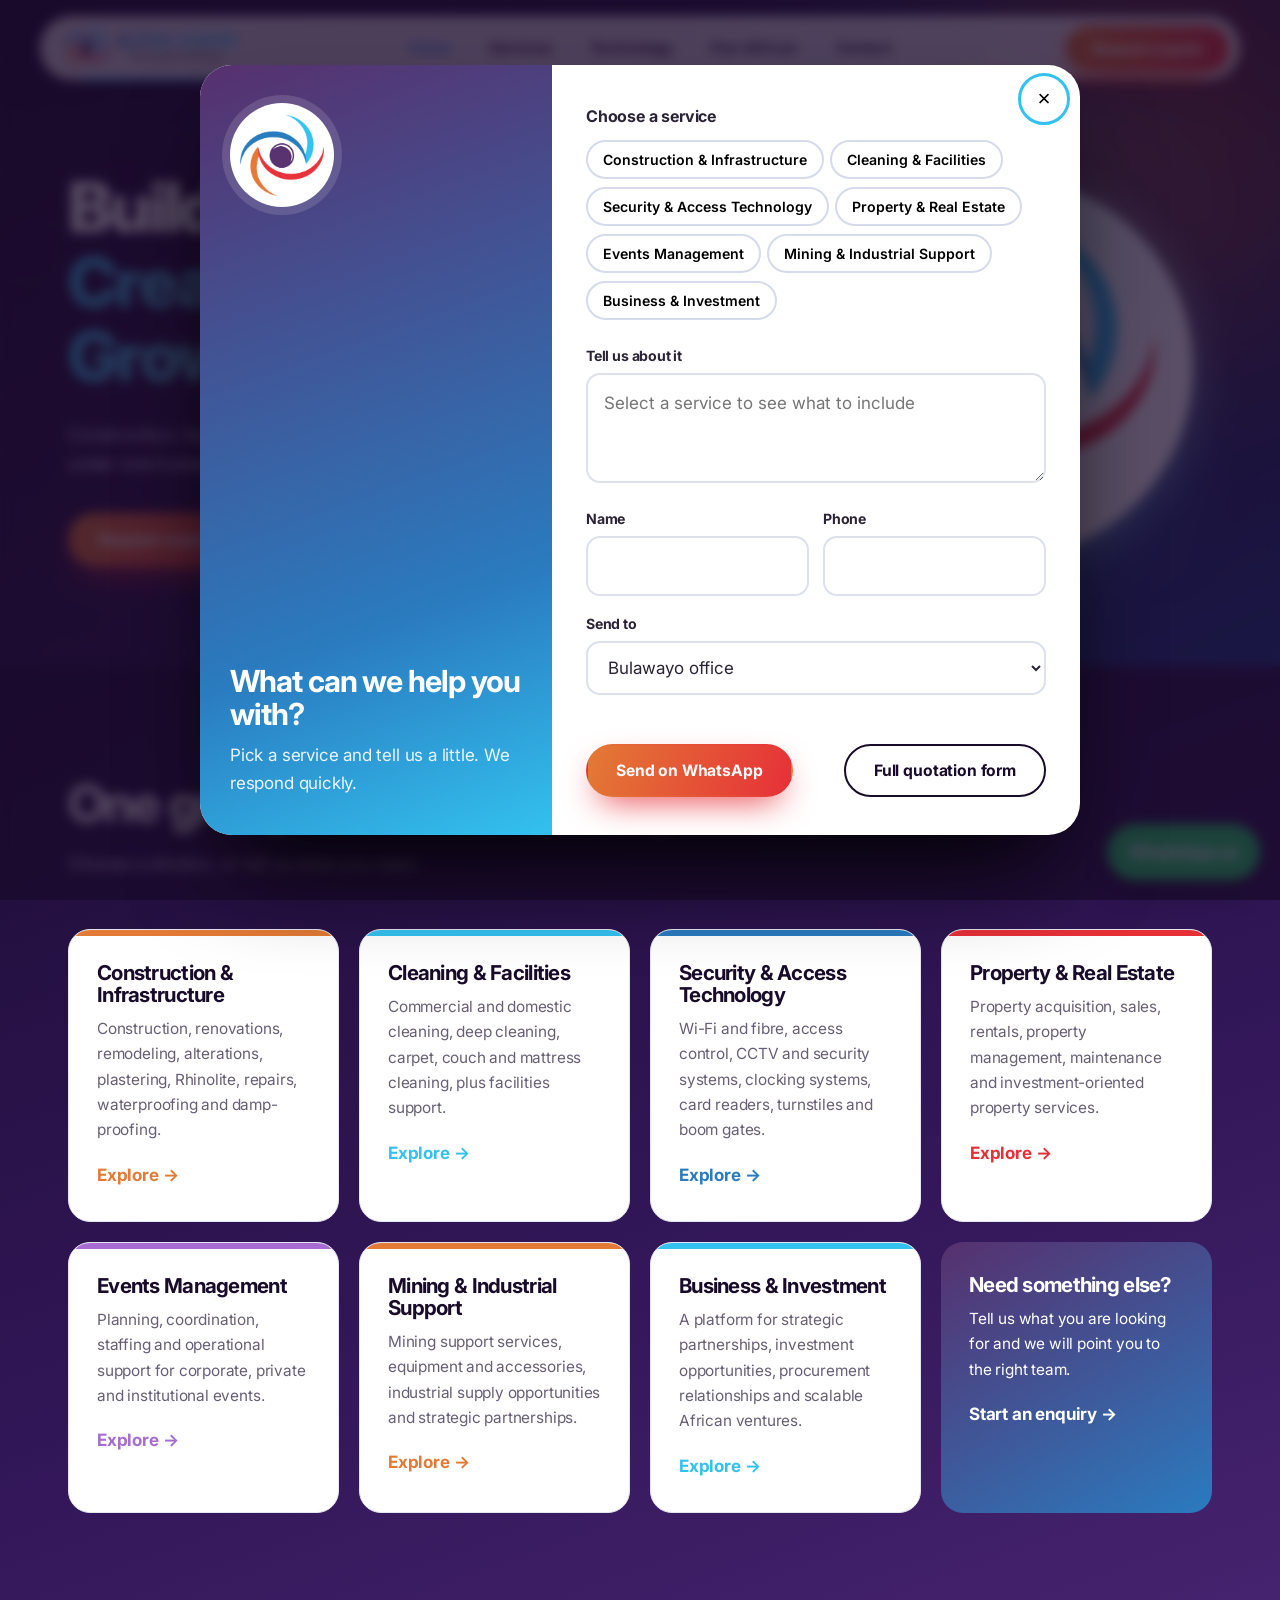
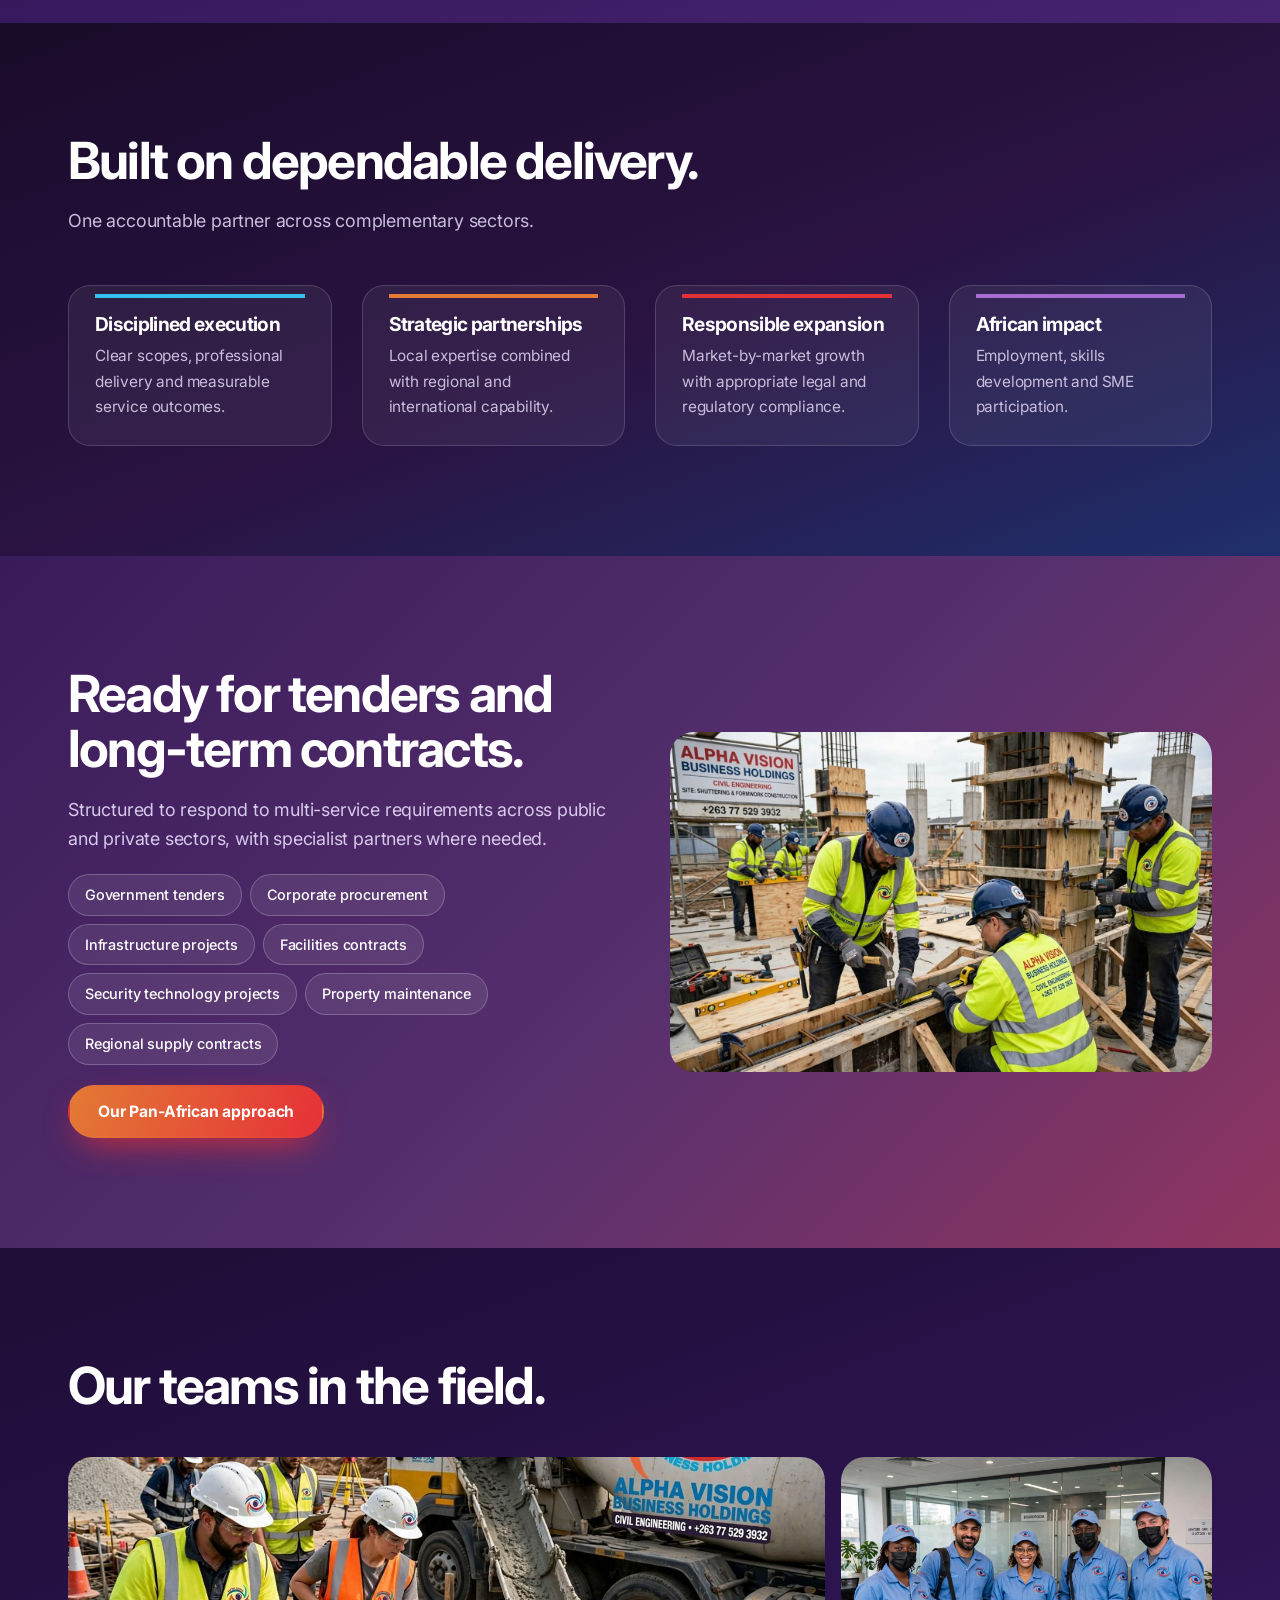
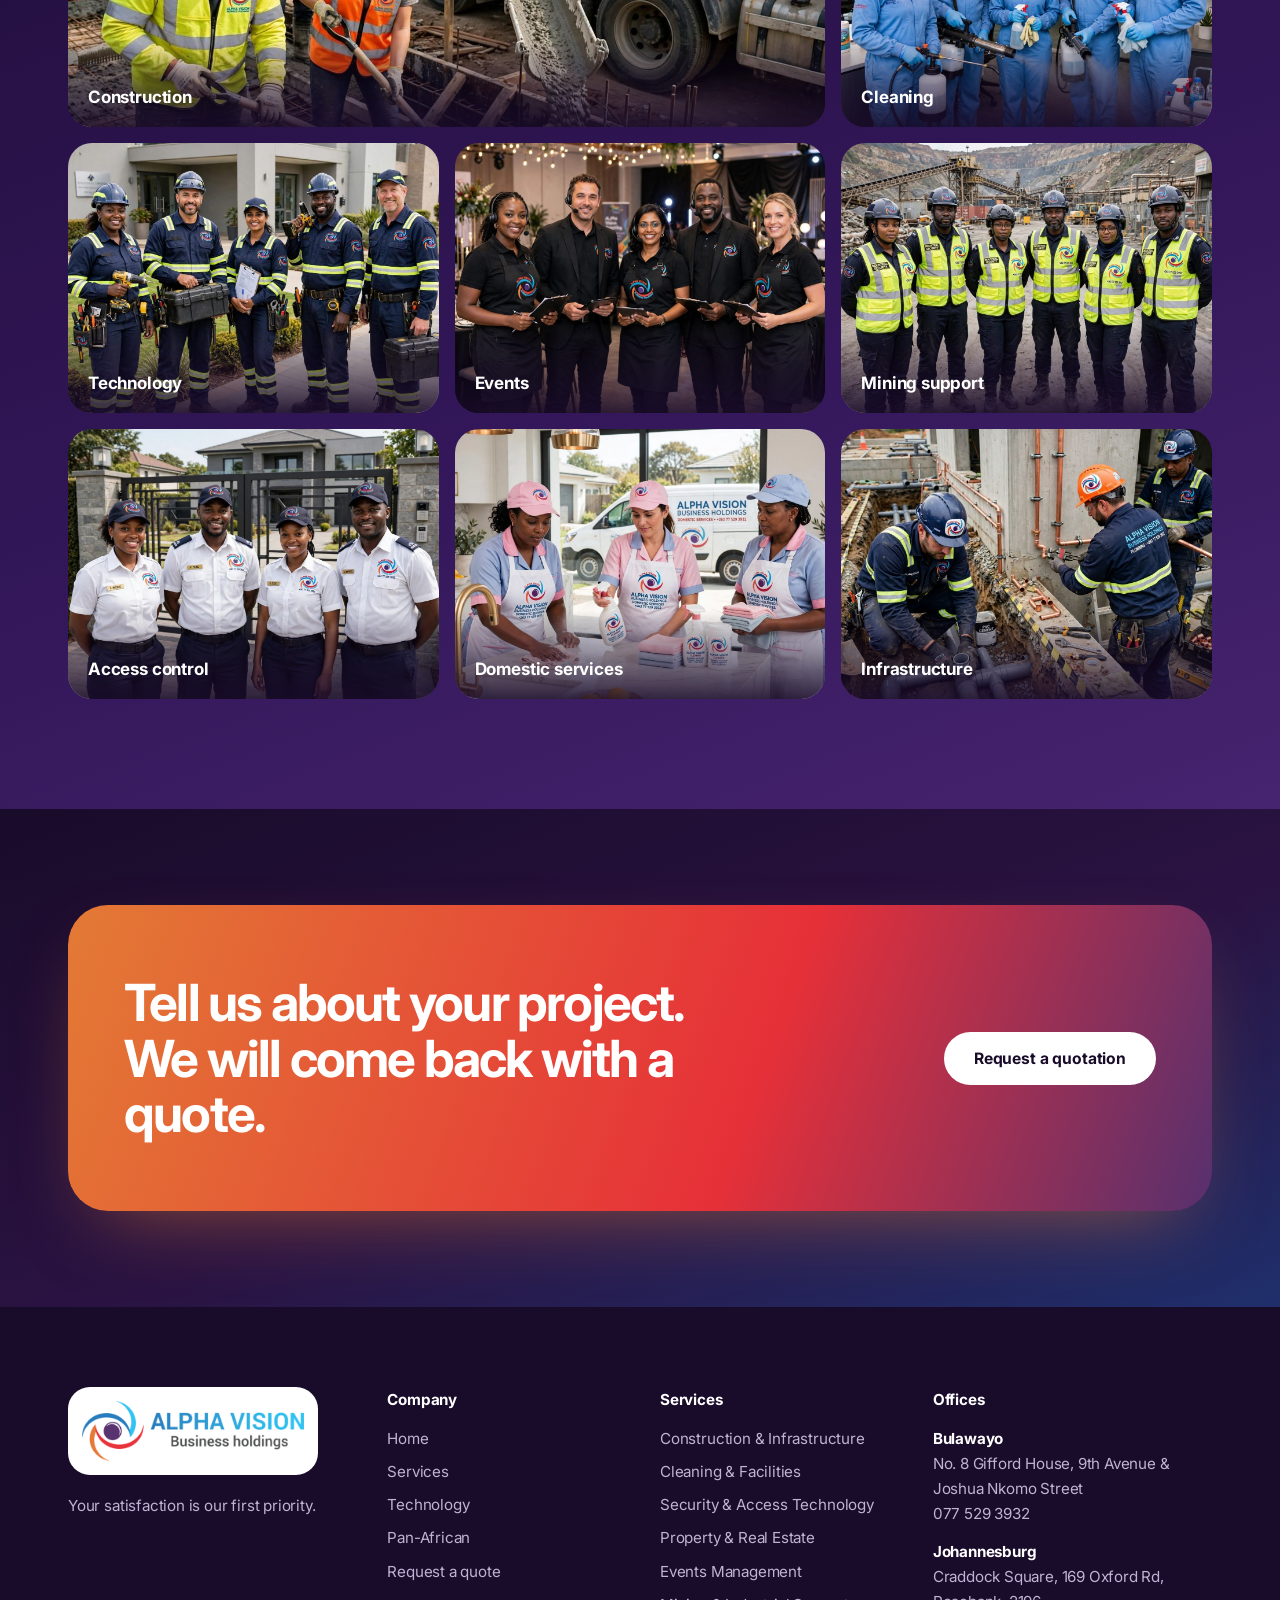
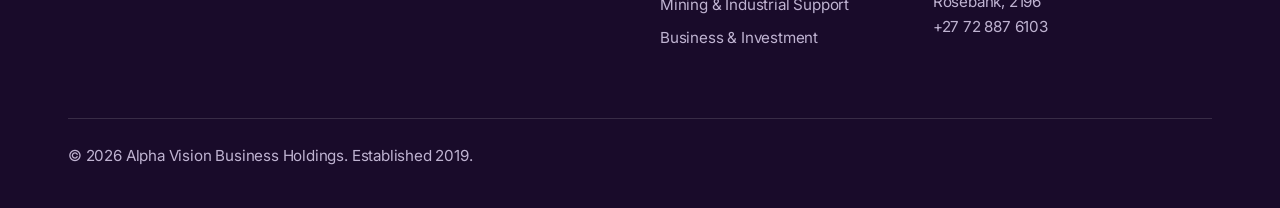
==== commit 011ec352: "Add files via upload" ====
--- a/index.html
+++ b/index.html
@@ -2,7 +2,7 @@
 <title>Building Excellence. Creating Opportunities. Growing Africa. | Alpha Vision Business Holdings</title><meta name="description" content="Construction, cleaning and facilities, security technology, property, events, mining support and investment across Africa."><link rel="icon" href="assets/emblem.png">
 <link rel="preconnect" href="https://fonts.googleapis.com"><link rel="preconnect" href="https://fonts.gstatic.com" crossorigin>
 <link href="https://fonts.googleapis.com/css2?family=Inter:wght@400;500;600;700;800&display=swap" rel="stylesheet"><link rel="stylesheet" href="style.css"></head>
-<body id="home"><div class="nav-wrap"><nav class="nav" aria-label="Main"><a class="logo" href="index.html" aria-label="Alpha Vision Business Holdings home"><img data-logo="hz" src="assets/logo-horizontal.png" alt="Alpha Vision Business Holdings"></a><ul class="menu"><li><a href="index.html" aria-current="page">Home</a></li><li class="has-mega"><a href="services.html">Services</a><div class="mega"><a class="it" href="services.html#construction"><i style="background:#e37a35"></i>Construction & Infrastructure</a><a class="it" href="services.html#cleaning"><i style="background:#33c1f0"></i>Cleaning & Facilities</a><a class="it" href="services.html#security"><i style="background:#2a7bbf"></i>Security & Access Technology</a><a class="it" href="services.html#property"><i style="background:#e63038"></i>Property & Real Estate</a><a class="it" href="services.html#events"><i style="background:#a76bd1"></i>Events Management</a><a class="it" href="services.html#mining"><i style="background:#e37a35"></i>Mining & Industrial Support</a><a class="it" href="services.html#business"><i style="background:#33c1f0"></i>Business & Investment</a><div class="promo"><b>Not sure which service you need?</b><a href="#" data-open-enquiry>Ask us a question</a></div></div></li><li><a href="technology.html">Technology</a></li><li><a href="expansion.html">Pan-African</a></li><li><a href="contact.html">Contact</a></li><span class="ind"></span></ul><a class="btn pri" href="quote.html">Request a quote</a><button id="burger" aria-label="Menu" aria-expanded="false">&#9776;</button></nav></div><header class="hero"><div class="blob"></div>
+<body id="home"><div id="pre" aria-hidden="true"><i></i></div><div class="nav-wrap"><nav class="nav" aria-label="Main"><a class="logo" href="index.html" aria-label="Alpha Vision Business Holdings home"><img data-logo="hz" src="assets/logo-horizontal.png" alt="Alpha Vision Business Holdings"></a><ul class="menu"><li><a href="index.html" aria-current="page">Home</a></li><li class="has-mega"><a href="services.html">Services</a><div class="mega"><a class="it" href="services.html#construction"><i style="background:#e37a35"></i>Construction & Infrastructure</a><a class="it" href="services.html#cleaning"><i style="background:#33c1f0"></i>Cleaning & Facilities</a><a class="it" href="services.html#security"><i style="background:#2a7bbf"></i>Security & Access Technology</a><a class="it" href="services.html#property"><i style="background:#e63038"></i>Property & Real Estate</a><a class="it" href="services.html#events"><i style="background:#a76bd1"></i>Events Management</a><a class="it" href="services.html#mining"><i style="background:#e37a35"></i>Mining & Industrial Support</a><a class="it" href="services.html#business"><i style="background:#33c1f0"></i>Business & Investment</a><div class="promo"><b>Not sure which service you need?</b><a href="#" data-open-enquiry>Ask us a question</a></div></div></li><li><a href="technology.html">Technology</a></li><li><a href="expansion.html">Pan-African</a></li><li><a href="contact.html">Contact</a></li><span class="ind"></span></ul><a class="btn pri" href="quote.html">Request a quote</a><button id="burger" aria-label="Menu" aria-expanded="false">&#9776;</button></nav></div><header class="hero"><div class="blob"></div>
 <div class="wrap"><div><h1>Building excellence.<em>Creating opportunities. Growing Africa.</em></h1><p class="lead">Construction, facilities, security technology, property, events and mining support under one trusted group.</p>
 <div class="cta"><a class="btn pri" href="quote.html">Request a quotation</a><a class="btn ghost" href="services.html">Explore services</a></div></div><div class="badge"><img data-logo="emb" src="assets/emblem.png" alt="Alpha Vision emblem"></div></div></header>
 <section class="g1"><div class="wrap"><h2 class="rv">One group. Seven ways to get the job done.</h2><p class="lead rv">Choose a division, or tell us what you need.</p><div class="grid"><a class="card rv" style="--c:#e37a35" href="services.html#construction"><h3>Construction & Infrastructure</h3><p>Construction, renovations, remodeling, alterations, plastering, Rhinolite, repairs, waterproofing and damp-proofing.</p><span class="go">Explore &rarr;</span></a><a class="card rv" style="--c:#33c1f0" href="services.html#cleaning"><h3>Cleaning & Facilities</h3><p>Commercial and domestic cleaning, deep cleaning, carpet, couch and mattress cleaning, plus facilities support.</p><span class="go">Explore &rarr;</span></a><a class="card rv" style="--c:#2a7bbf" href="services.html#security"><h3>Security & Access Technology</h3><p>Wi-Fi and fibre, access control, CCTV and security systems, clocking systems, card readers, turnstiles and boom gates.</p><span class="go">Explore &rarr;</span></a><a class="card rv" style="--c:#e63038" href="services.html#property"><h3>Property & Real Estate</h3><p>Property acquisition, sales, rentals, property management, maintenance and investment-oriented property services.</p><span class="go">Explore &rarr;</span></a><a class="card rv" style="--c:#a76bd1" href="services.html#events"><h3>Events Management</h3><p>Planning, coordination, staffing and operational support for corporate, private and institutional events.</p><span class="go">Explore &rarr;</span></a><a class="card rv" style="--c:#e37a35" href="services.html#mining"><h3>Mining & Industrial Support</h3><p>Mining support services, equipment and accessories, industrial supply opportunities and strategic partnerships.</p><span class="go">Explore &rarr;</span></a><a class="card rv" style="--c:#33c1f0" href="services.html#business"><h3>Business & Investment</h3><p>A platform for strategic partnerships, investment opportunities, procurement relationships and scalable African ventures.</p><span class="go">Explore &rarr;</span></a><a class="card fill rv" href="#" data-open-enquiry><h3>Need something else?</h3><p>Tell us what you are looking for and we will point you to the right team.</p><span class="go" style="color:#fff">Start an enquiry &rarr;</span></a></div></div></section>
--- a/style.css
+++ b/style.css
@@ -208,3 +208,12 @@
 html{cursor:url([data-uri]) 16 16,auto}
 a,button,label,select,summary,[role=button],[data-zoom],.card,.opt span,#up,#wa,.gal .pic,.lb,.mchips button,.x,#burger{cursor:url([data-uri]) 22 22,pointer}
 input,textarea{cursor:text}
+
+/* ===== v3 ===== */
+#pre{position:fixed;inset:0;z-index:200;display:grid;place-items:center;background:linear-gradient(155deg,#1a0a2c,#2b1448 55%,#1d3a8a);transition:opacity .3s,visibility .3s;animation:preOut .4s 2.5s forwards}
+#pre i{width:84px;height:84px;background:url([data-uri]) center/contain no-repeat;animation:sp .9s linear infinite;filter:drop-shadow(0 0 22px rgba(51,193,240,.55))}
+#pre.done{opacity:0;visibility:hidden}
+@keyframes preOut{to{opacity:0;visibility:hidden}}
+.logo-panel{display:grid;place-items:center;min-height:340px;border-radius:var(--r);background:linear-gradient(150deg,#ffffff18,#ffffff06);border:1px solid #ffffff30}
+.logo-panel .badge{width:min(62%,250px)}
+.pic.ceo{min-height:480px}.pic.ceo img{object-position:center 18%}
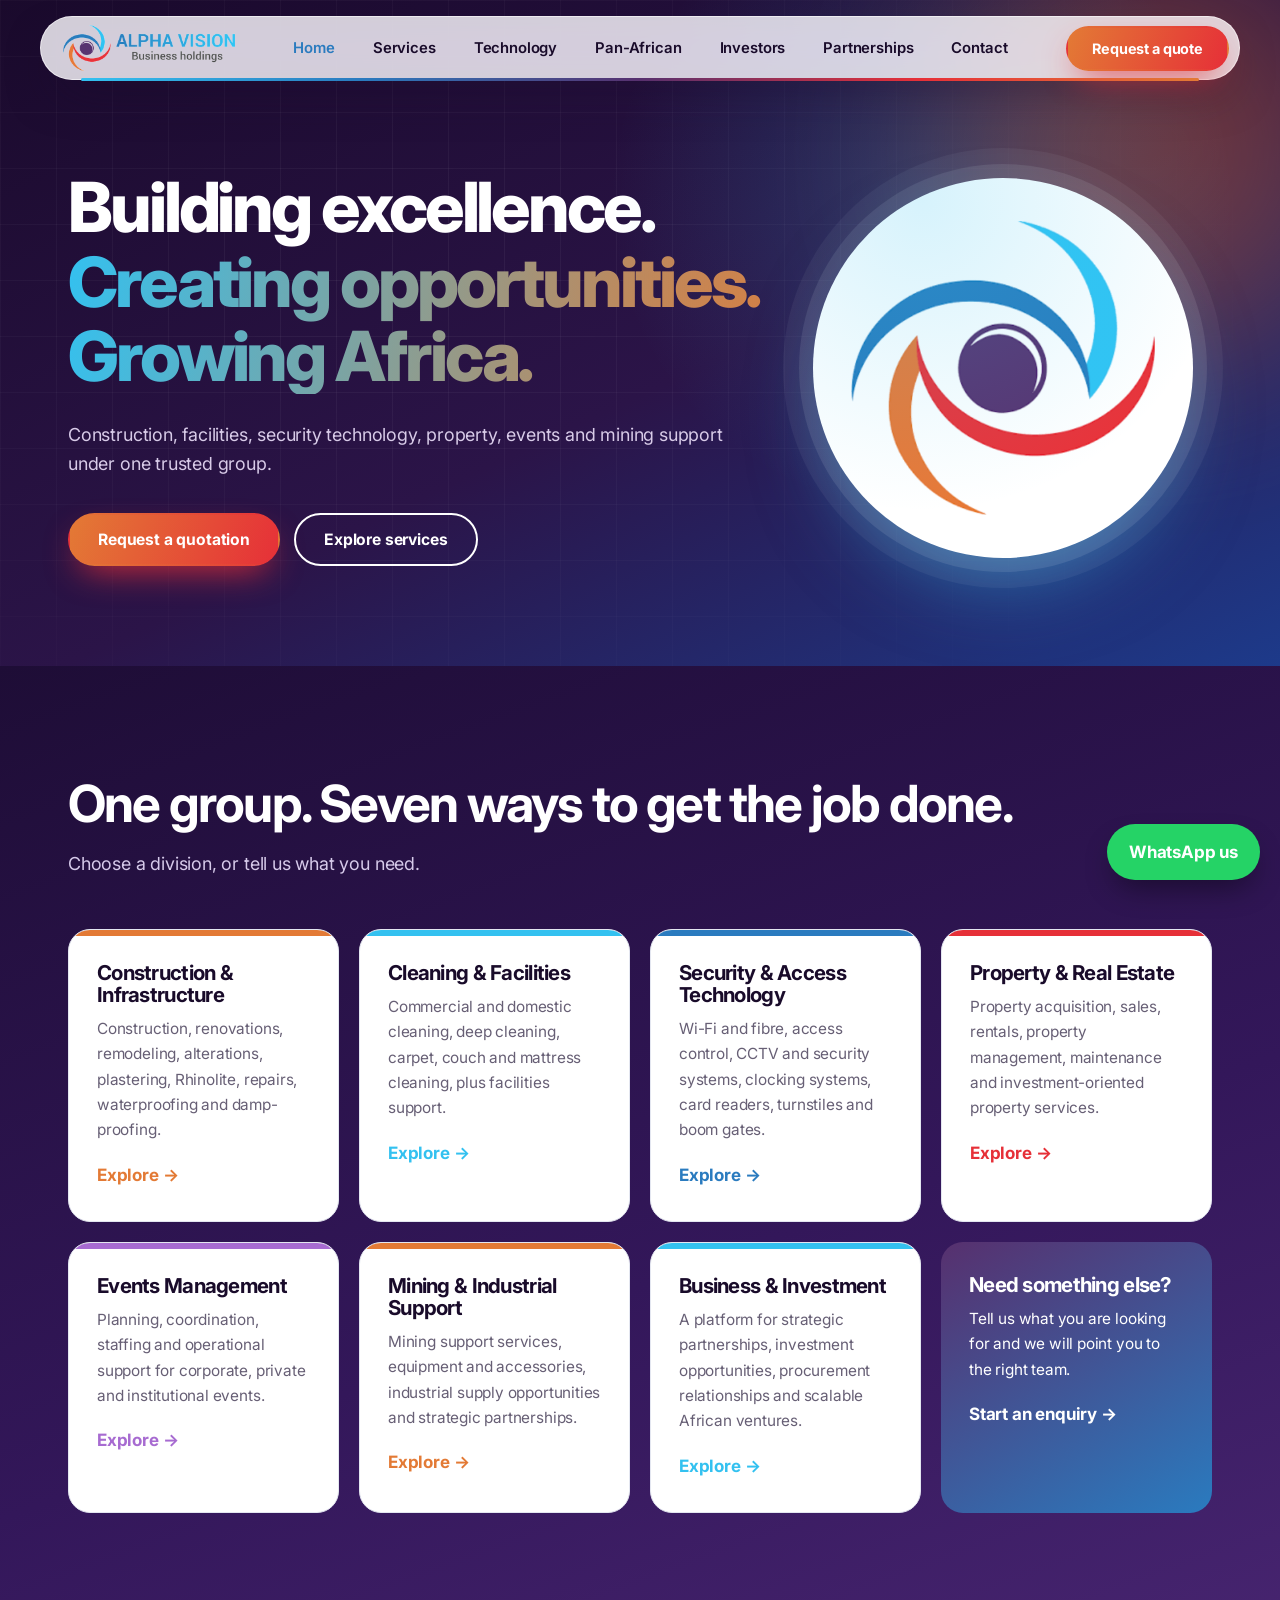
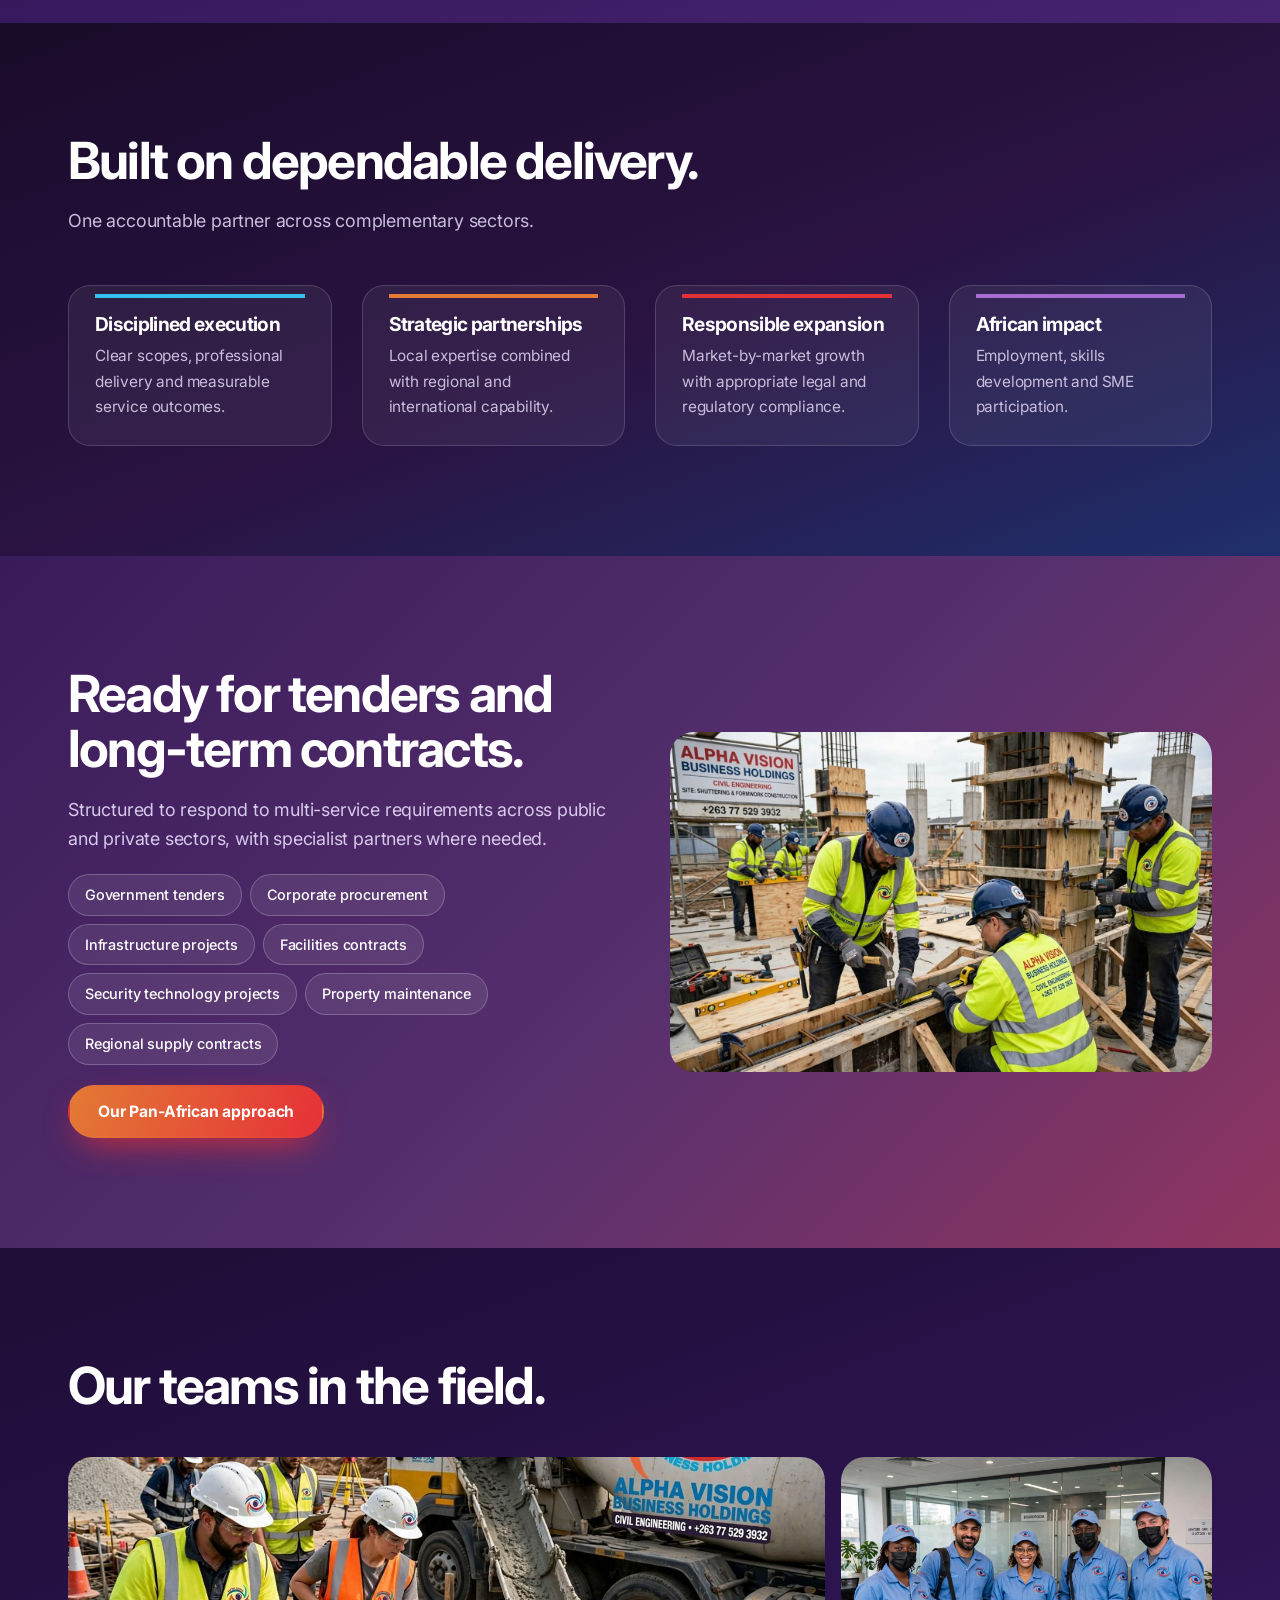
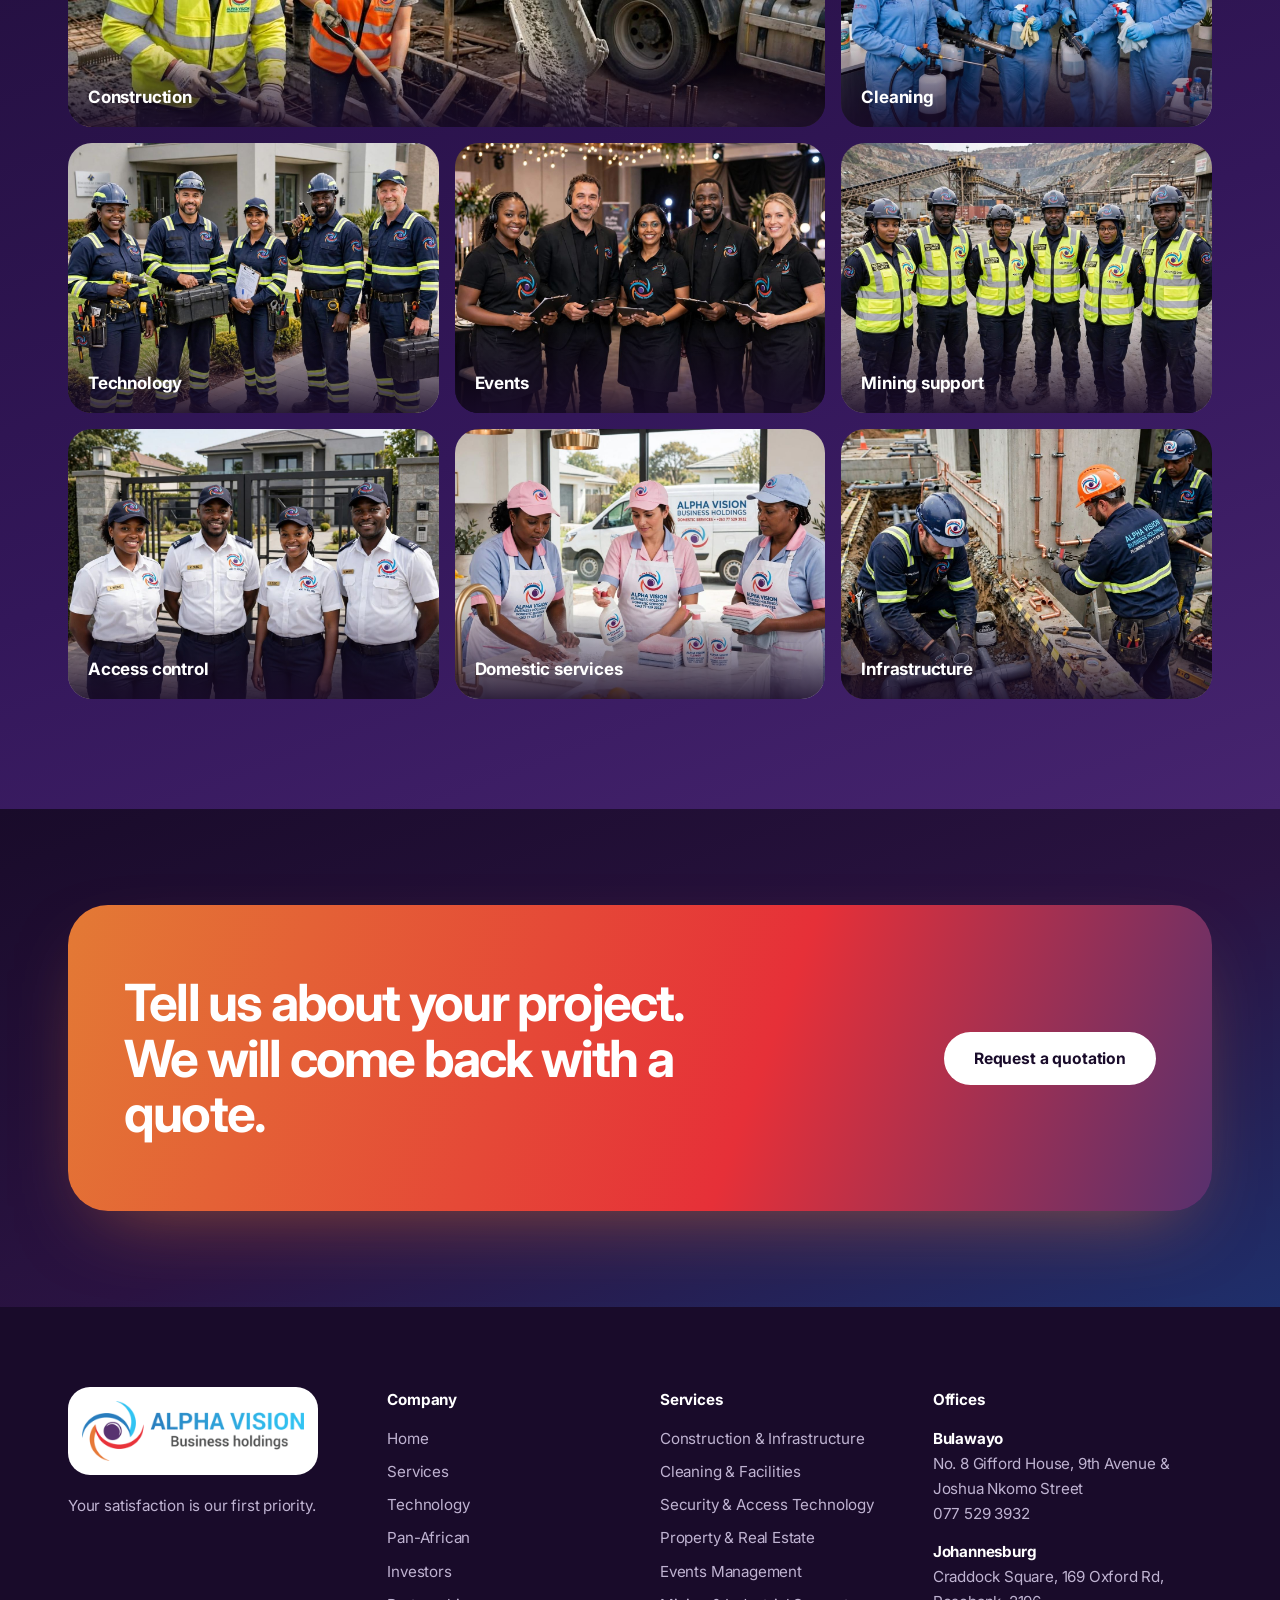
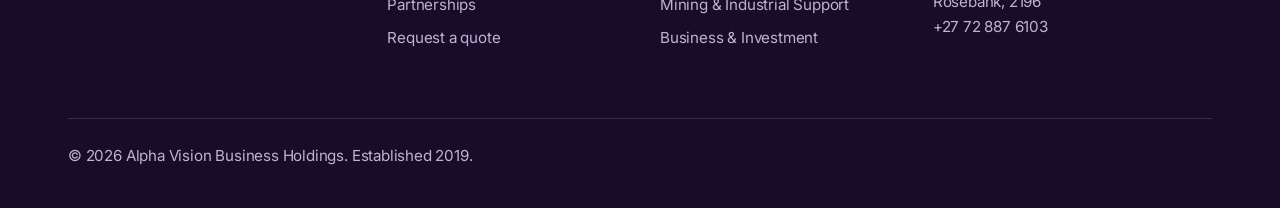
==== commit a4819bc1: "Add files via upload" ====
--- a/index.html
+++ b/index.html
@@ -2,7 +2,7 @@
 <title>Building Excellence. Creating Opportunities. Growing Africa. | Alpha Vision Business Holdings</title><meta name="description" content="Construction, cleaning and facilities, security technology, property, events, mining support and investment across Africa."><link rel="icon" href="assets/emblem.png">
 <link rel="preconnect" href="https://fonts.googleapis.com"><link rel="preconnect" href="https://fonts.gstatic.com" crossorigin>
 <link href="https://fonts.googleapis.com/css2?family=Inter:wght@400;500;600;700;800&display=swap" rel="stylesheet"><link rel="stylesheet" href="style.css"></head>
-<body id="home"><div id="pre" aria-hidden="true"><i></i></div><div class="nav-wrap"><nav class="nav" aria-label="Main"><a class="logo" href="index.html" aria-label="Alpha Vision Business Holdings home"><img data-logo="hz" src="assets/logo-horizontal.png" alt="Alpha Vision Business Holdings"></a><ul class="menu"><li><a href="index.html" aria-current="page">Home</a></li><li class="has-mega"><a href="services.html">Services</a><div class="mega"><a class="it" href="services.html#construction"><i style="background:#e37a35"></i>Construction & Infrastructure</a><a class="it" href="services.html#cleaning"><i style="background:#33c1f0"></i>Cleaning & Facilities</a><a class="it" href="services.html#security"><i style="background:#2a7bbf"></i>Security & Access Technology</a><a class="it" href="services.html#property"><i style="background:#e63038"></i>Property & Real Estate</a><a class="it" href="services.html#events"><i style="background:#a76bd1"></i>Events Management</a><a class="it" href="services.html#mining"><i style="background:#e37a35"></i>Mining & Industrial Support</a><a class="it" href="services.html#business"><i style="background:#33c1f0"></i>Business & Investment</a><div class="promo"><b>Not sure which service you need?</b><a href="#" data-open-enquiry>Ask us a question</a></div></div></li><li><a href="technology.html">Technology</a></li><li><a href="expansion.html">Pan-African</a></li><li><a href="contact.html">Contact</a></li><span class="ind"></span></ul><a class="btn pri" href="quote.html">Request a quote</a><button id="burger" aria-label="Menu" aria-expanded="false">&#9776;</button></nav></div><header class="hero"><div class="blob"></div>
+<body id="home"><div id="pre" aria-hidden="true"><i></i></div><div class="nav-wrap"><nav class="nav" aria-label="Main"><a class="logo" href="index.html" aria-label="Alpha Vision Business Holdings home"><img data-logo="hz" src="assets/logo-horizontal.png" alt="Alpha Vision Business Holdings"></a><ul class="menu"><li><a href="index.html" aria-current="page">Home</a></li><li class="has-mega"><a href="services.html">Services</a><div class="mega"><a class="it" href="services.html#construction"><i style="background:#e37a35"></i>Construction & Infrastructure</a><a class="it" href="services.html#cleaning"><i style="background:#33c1f0"></i>Cleaning & Facilities</a><a class="it" href="services.html#security"><i style="background:#2a7bbf"></i>Security & Access Technology</a><a class="it" href="services.html#property"><i style="background:#e63038"></i>Property & Real Estate</a><a class="it" href="services.html#events"><i style="background:#a76bd1"></i>Events Management</a><a class="it" href="services.html#mining"><i style="background:#e37a35"></i>Mining & Industrial Support</a><a class="it" href="services.html#business"><i style="background:#33c1f0"></i>Business & Investment</a><div class="promo"><b>Not sure which service you need?</b><a href="#" data-open-enquiry>Ask us a question</a></div></div></li><li><a href="technology.html">Technology</a></li><li><a href="expansion.html">Pan-African</a></li><li><a href="investors.html">Investors</a></li><li><a href="partnerships.html">Partnerships</a></li><li><a href="contact.html">Contact</a></li><span class="ind"></span></ul><a class="btn pri" href="quote.html">Request a quote</a><button id="burger" aria-label="Menu" aria-expanded="false">&#9776;</button></nav></div><header class="hero"><div class="blob"></div>
 <div class="wrap"><div><h1>Building excellence.<em>Creating opportunities. Growing Africa.</em></h1><p class="lead">Construction, facilities, security technology, property, events and mining support under one trusted group.</p>
 <div class="cta"><a class="btn pri" href="quote.html">Request a quotation</a><a class="btn ghost" href="services.html">Explore services</a></div></div><div class="badge"><img data-logo="emb" src="assets/emblem.png" alt="Alpha Vision emblem"></div></div></header>
 <section class="g1"><div class="wrap"><h2 class="rv">One group. Seven ways to get the job done.</h2><p class="lead rv">Choose a division, or tell us what you need.</p><div class="grid"><a class="card rv" style="--c:#e37a35" href="services.html#construction"><h3>Construction & Infrastructure</h3><p>Construction, renovations, remodeling, alterations, plastering, Rhinolite, repairs, waterproofing and damp-proofing.</p><span class="go">Explore &rarr;</span></a><a class="card rv" style="--c:#33c1f0" href="services.html#cleaning"><h3>Cleaning & Facilities</h3><p>Commercial and domestic cleaning, deep cleaning, carpet, couch and mattress cleaning, plus facilities support.</p><span class="go">Explore &rarr;</span></a><a class="card rv" style="--c:#2a7bbf" href="services.html#security"><h3>Security & Access Technology</h3><p>Wi-Fi and fibre, access control, CCTV and security systems, clocking systems, card readers, turnstiles and boom gates.</p><span class="go">Explore &rarr;</span></a><a class="card rv" style="--c:#e63038" href="services.html#property"><h3>Property & Real Estate</h3><p>Property acquisition, sales, rentals, property management, maintenance and investment-oriented property services.</p><span class="go">Explore &rarr;</span></a><a class="card rv" style="--c:#a76bd1" href="services.html#events"><h3>Events Management</h3><p>Planning, coordination, staffing and operational support for corporate, private and institutional events.</p><span class="go">Explore &rarr;</span></a><a class="card rv" style="--c:#e37a35" href="services.html#mining"><h3>Mining & Industrial Support</h3><p>Mining support services, equipment and accessories, industrial supply opportunities and strategic partnerships.</p><span class="go">Explore &rarr;</span></a><a class="card rv" style="--c:#33c1f0" href="services.html#business"><h3>Business & Investment</h3><p>A platform for strategic partnerships, investment opportunities, procurement relationships and scalable African ventures.</p><span class="go">Explore &rarr;</span></a><a class="card fill rv" href="#" data-open-enquiry><h3>Need something else?</h3><p>Tell us what you are looking for and we will point you to the right team.</p><span class="go" style="color:#fff">Start an enquiry &rarr;</span></a></div></div></section>
@@ -12,7 +12,7 @@
 <div class="chips"><span class="chip">Government tenders</span><span class="chip">Corporate procurement</span><span class="chip">Infrastructure projects</span><span class="chip">Facilities contracts</span><span class="chip">Security technology projects</span><span class="chip">Property maintenance</span><span class="chip">Regional supply contracts</span></div><a class="btn pri" href="expansion.html">Our Pan-African approach</a></div><div class="pic rv"><img src="assets/images/formwork.jpg" alt="Alpha Vision civil team building formwork on site" loading="lazy"></div></div></section>
 <section class="g1"><div class="wrap"><h2 class="rv">Our teams in the field.</h2><div class="gal"><figure class="pic rv" data-zoom><img src="assets/images/concrete-pour.jpg" alt="Concrete works on a construction site" loading="lazy"><figcaption>Construction</figcaption></figure><figure class="pic rv" data-zoom><img src="assets/images/sanitising-team.jpg" alt="Commercial sanitising team" loading="lazy"><figcaption>Cleaning</figcaption></figure><figure class="pic rv" data-zoom><img src="assets/images/technicians.jpg" alt="Installation and maintenance technicians" loading="lazy"><figcaption>Technology</figcaption></figure><figure class="pic rv" data-zoom><img src="assets/images/events-team.jpg" alt="Event coordination team" loading="lazy"><figcaption>Events</figcaption></figure><figure class="pic rv" data-zoom><img src="assets/images/mining-site.jpg" alt="Industrial site team" loading="lazy"><figcaption>Mining support</figcaption></figure><figure class="pic rv" data-zoom><img src="assets/images/access-gate-team.jpg" alt="Gate and access team" loading="lazy"><figcaption>Access control</figcaption></figure><figure class="pic rv" data-zoom><img src="assets/images/domestic-cleaning.jpg" alt="Domestic cleaning team" loading="lazy"><figcaption>Domestic services</figcaption></figure><figure class="pic rv" data-zoom><img src="assets/images/plumbing-infrastructure.jpg" alt="Plumbing and pipework" loading="lazy"><figcaption>Infrastructure</figcaption></figure></div></div></section>
 <section class="dark cta-sec"><div class="wrap"><div class="band rv"><h2>Tell us about your project. We will come back with a quote.</h2><a class="btn white" href="quote.html">Request a quotation</a></div></div></section><footer><div class="wrap"><div><div class="lg"><img data-logo="hz" src="assets/logo-horizontal.png" alt="Alpha Vision Business Holdings logo"></div><p>Your satisfaction is our first priority.</p></div>
-<div><h4>Company</h4><a href="index.html">Home</a><a href="services.html">Services</a><a href="technology.html">Technology</a><a href="expansion.html">Pan-African</a><a href="quote.html">Request a quote</a></div>
+<div><h4>Company</h4><a href="index.html">Home</a><a href="services.html">Services</a><a href="technology.html">Technology</a><a href="expansion.html">Pan-African</a><a href="investors.html">Investors</a><a href="partnerships.html">Partnerships</a><a href="quote.html">Request a quote</a></div>
 <div><h4>Services</h4><a href="services.html#construction">Construction & Infrastructure</a><a href="services.html#cleaning">Cleaning & Facilities</a><a href="services.html#security">Security & Access Technology</a><a href="services.html#property">Property & Real Estate</a><a href="services.html#events">Events Management</a><a href="services.html#mining">Mining & Industrial Support</a><a href="services.html#business">Business & Investment</a></div>
 <div><h4>Offices</h4><p><b style="color:#fff">Bulawayo</b><br>No. 8 Gifford House, 9th Avenue &amp; Joshua Nkomo Street<br><a href="tel:+263775293932">077 529 3932</a></p><p style="margin-top:12px"><b style="color:#fff">Johannesburg</b><br>Craddock Square, 169 Oxford Rd, Rosebank, 2196<br><a href="tel:+27728876103">+27 72 887 6103</a></p></div>
 <div class="copy">&copy; <span id="yr"></span> Alpha Vision Business Holdings. Established 2019.</div></div></footer>
--- a/style.css
+++ b/style.css
@@ -217,3 +217,16 @@
 .logo-panel{display:grid;place-items:center;min-height:340px;border-radius:var(--r);background:linear-gradient(150deg,#ffffff18,#ffffff06);border:1px solid #ffffff30}
 .logo-panel .badge{width:min(62%,250px)}
 .pic.ceo{min-height:480px}.pic.ceo img{object-position:center 18%}
+
+/* ===== v3.1: mobile menu fix (backdrop-filter was trapping the fixed menu inside the nav pill) ===== */
+@media(max-width:900px){
+.nav{-webkit-backdrop-filter:none;backdrop-filter:none;background:#fff}
+.menu.open{background:linear-gradient(160deg,#1a0a2c,#2b1448 55%,#1d3a8a);overflow-y:auto}
+.menu.open>li>a{font-size:1.6rem;padding:14px 12px}
+html:has(.menu.open){overflow:hidden}
+}
+
+/* ===== v4: investors + partnerships ===== */
+#investors .g1,#partnerships .g1{background:linear-gradient(160deg,var(--pur1),var(--pur2) 60%,var(--pur3));color:#e9e2f2}
+.disc{font-size:.82rem;color:#cfc3e3;max-width:900px;line-height:1.7;border-top:1px solid #ffffff26;padding-top:22px;margin-top:48px}
+@media(min-width:901px) and (max-width:1200px){.menu>li>a{padding-left:9px;padding-right:9px;font-size:.86rem}.nav>.btn{padding:.6em 1em;font-size:.84rem}}
